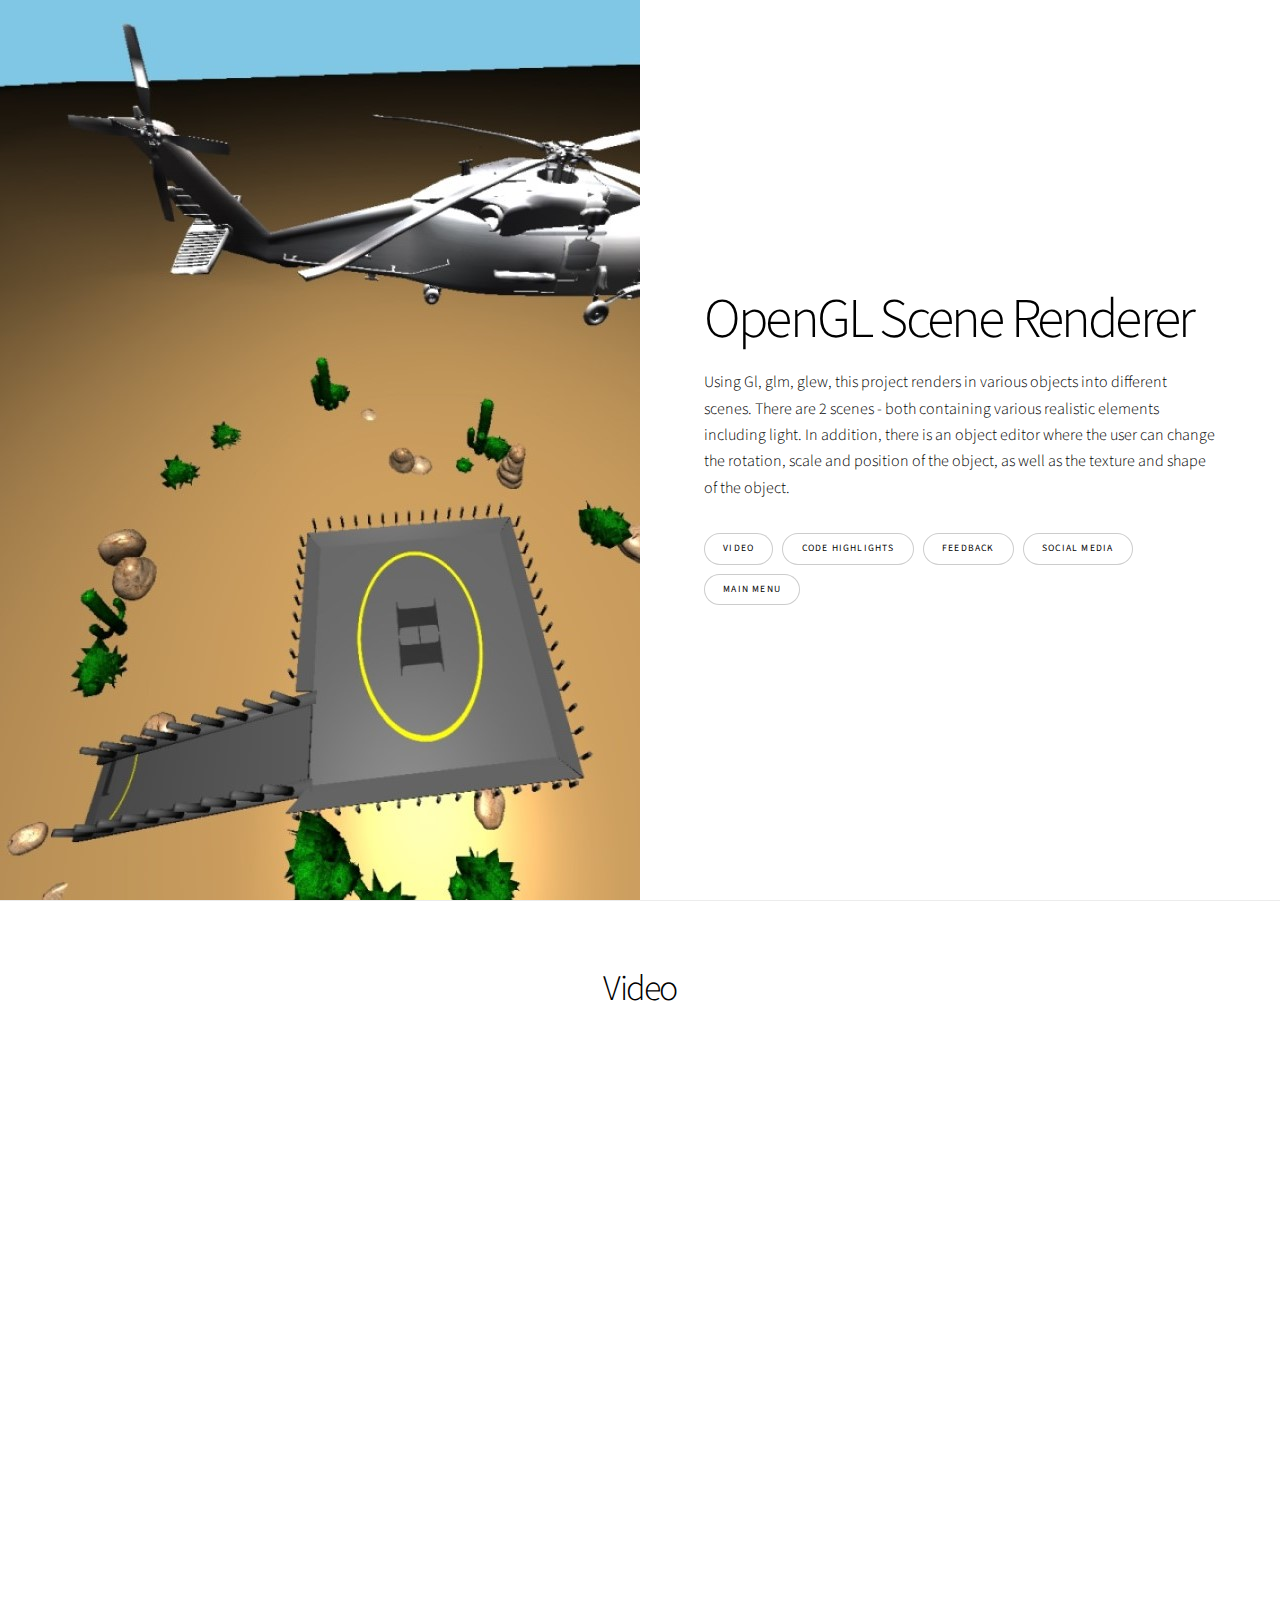
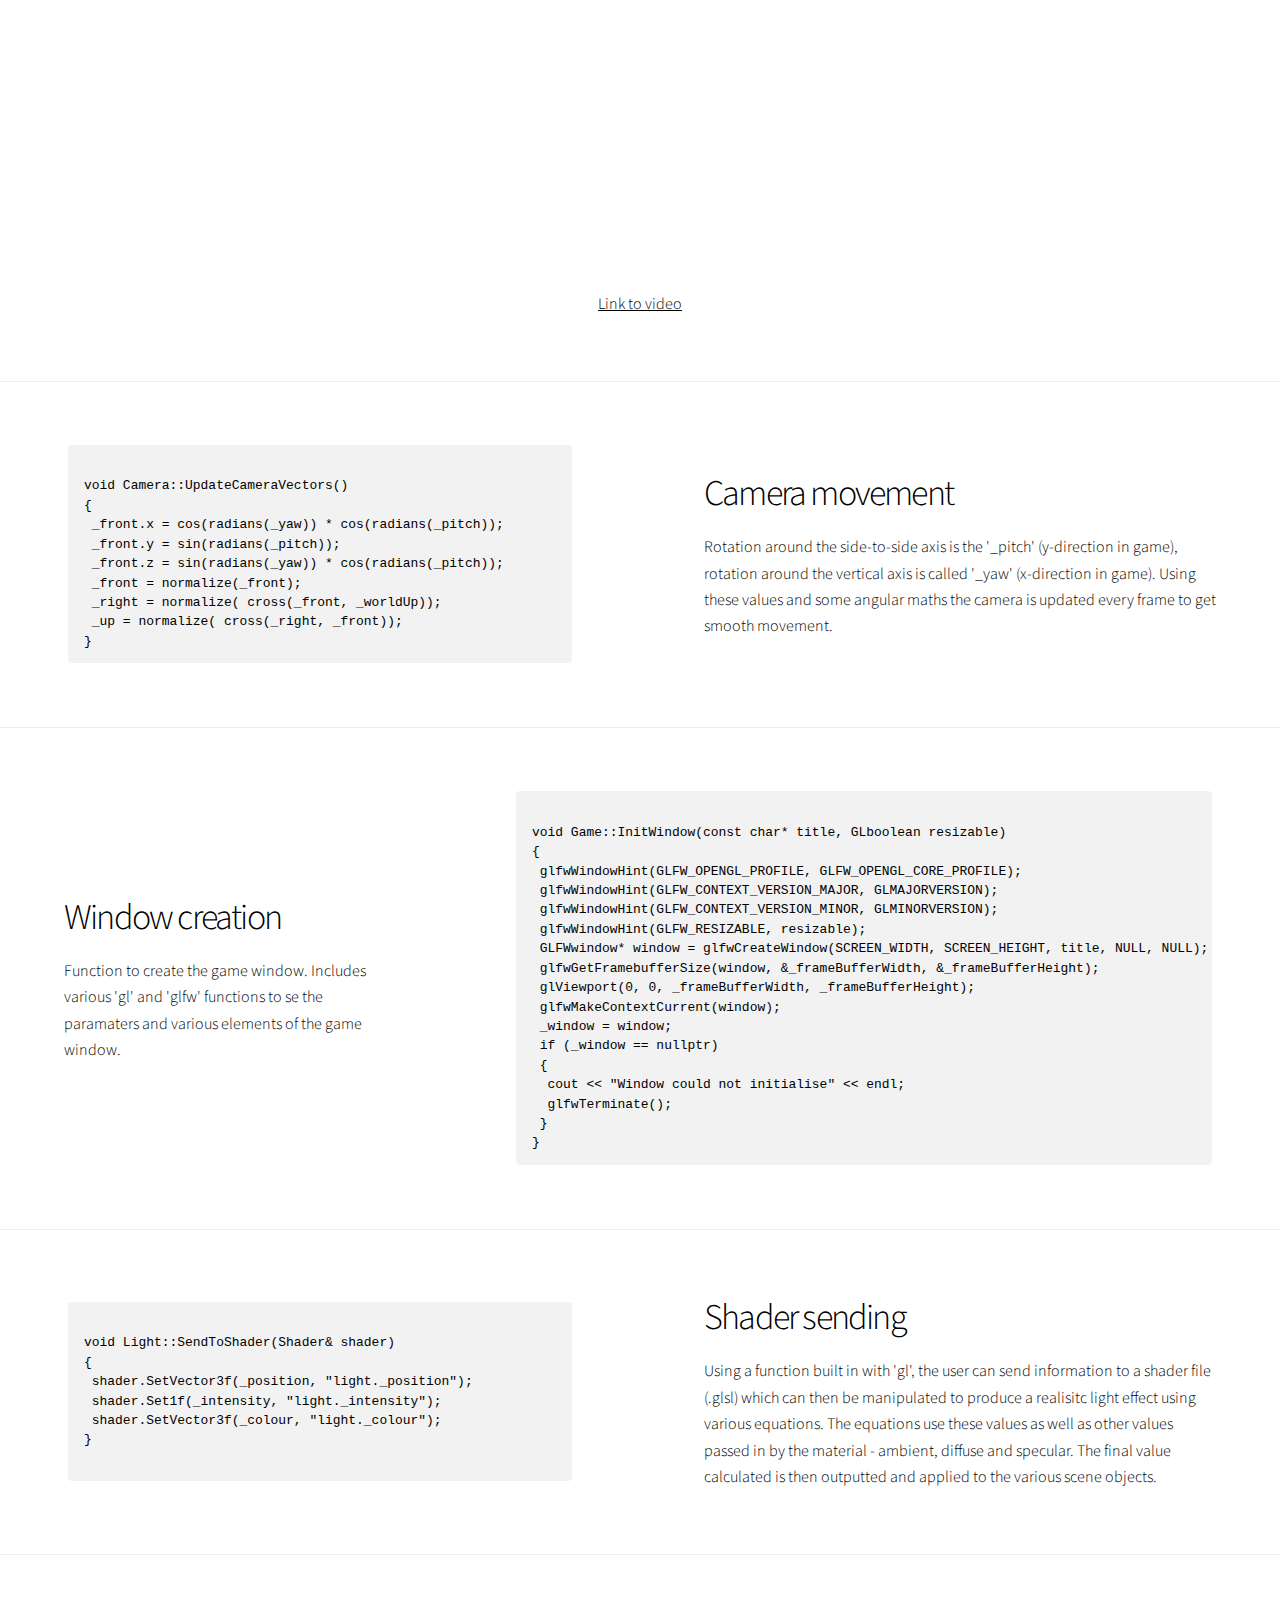
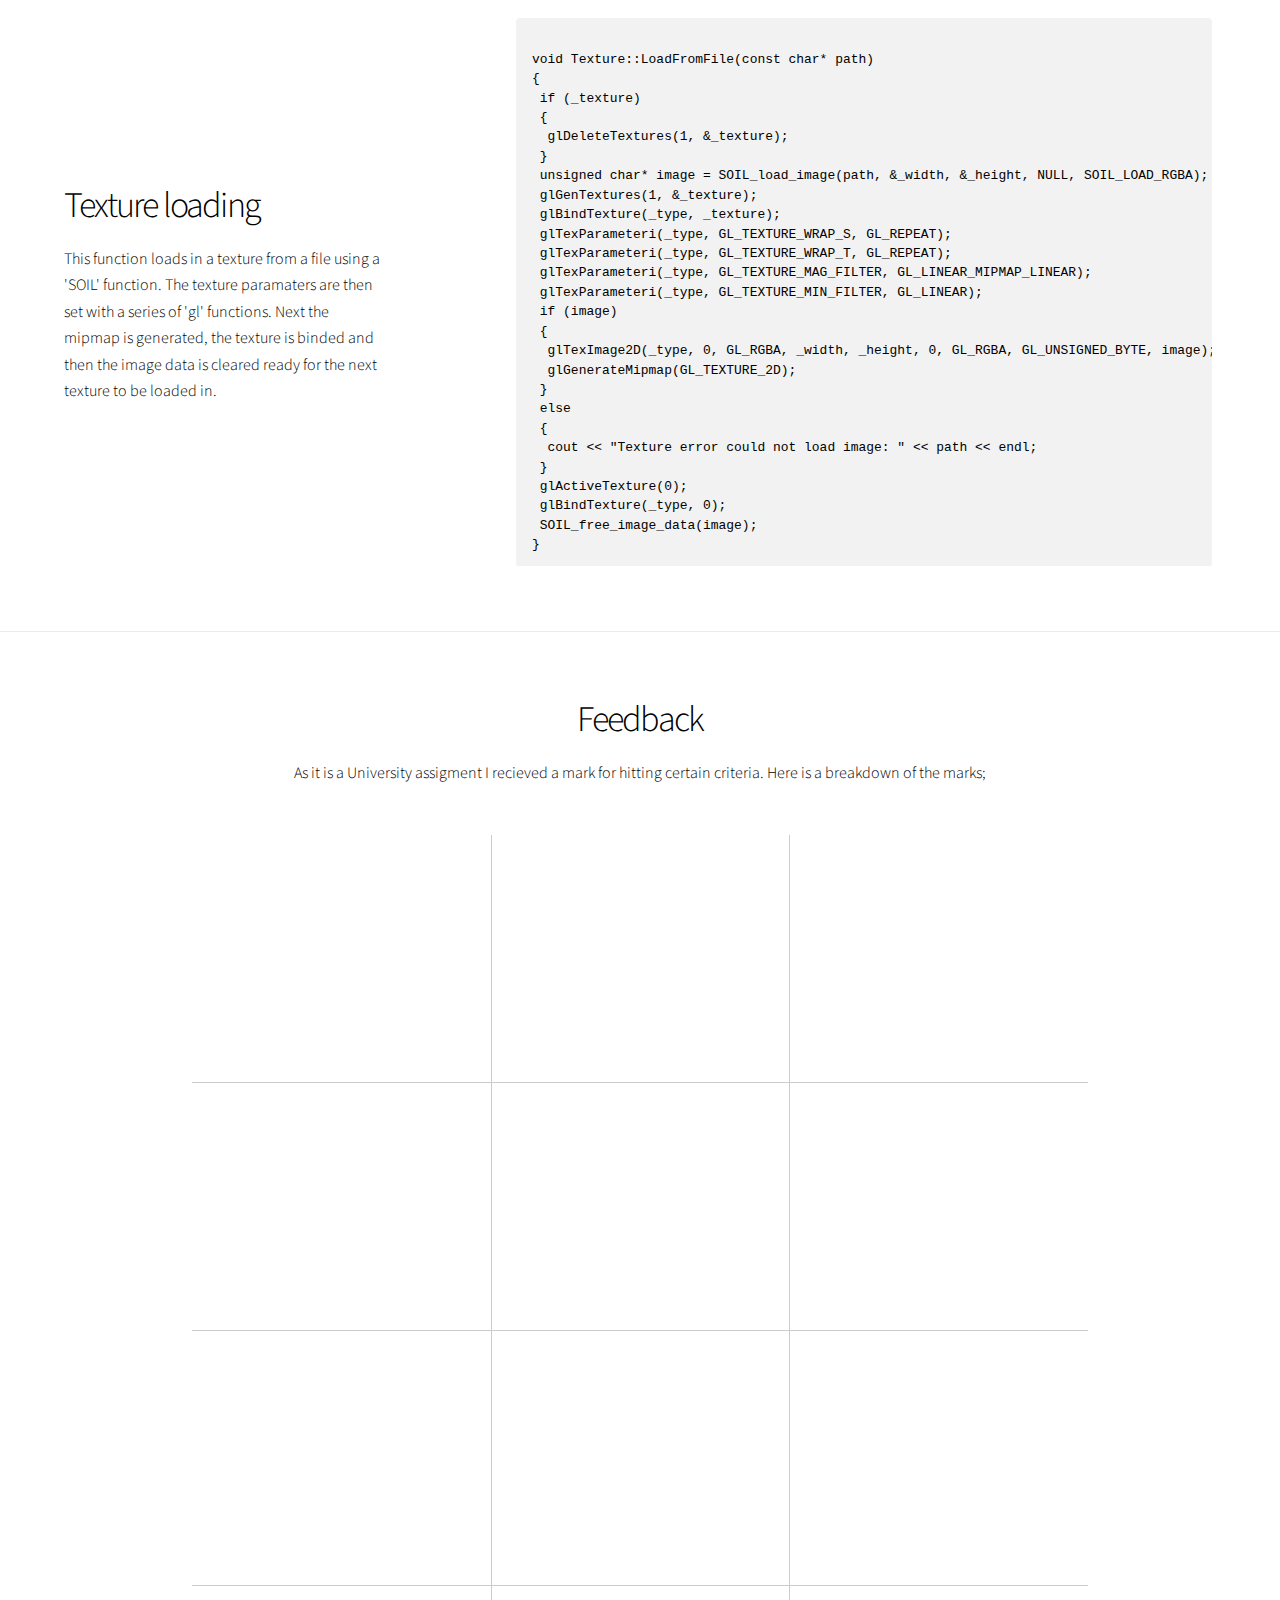
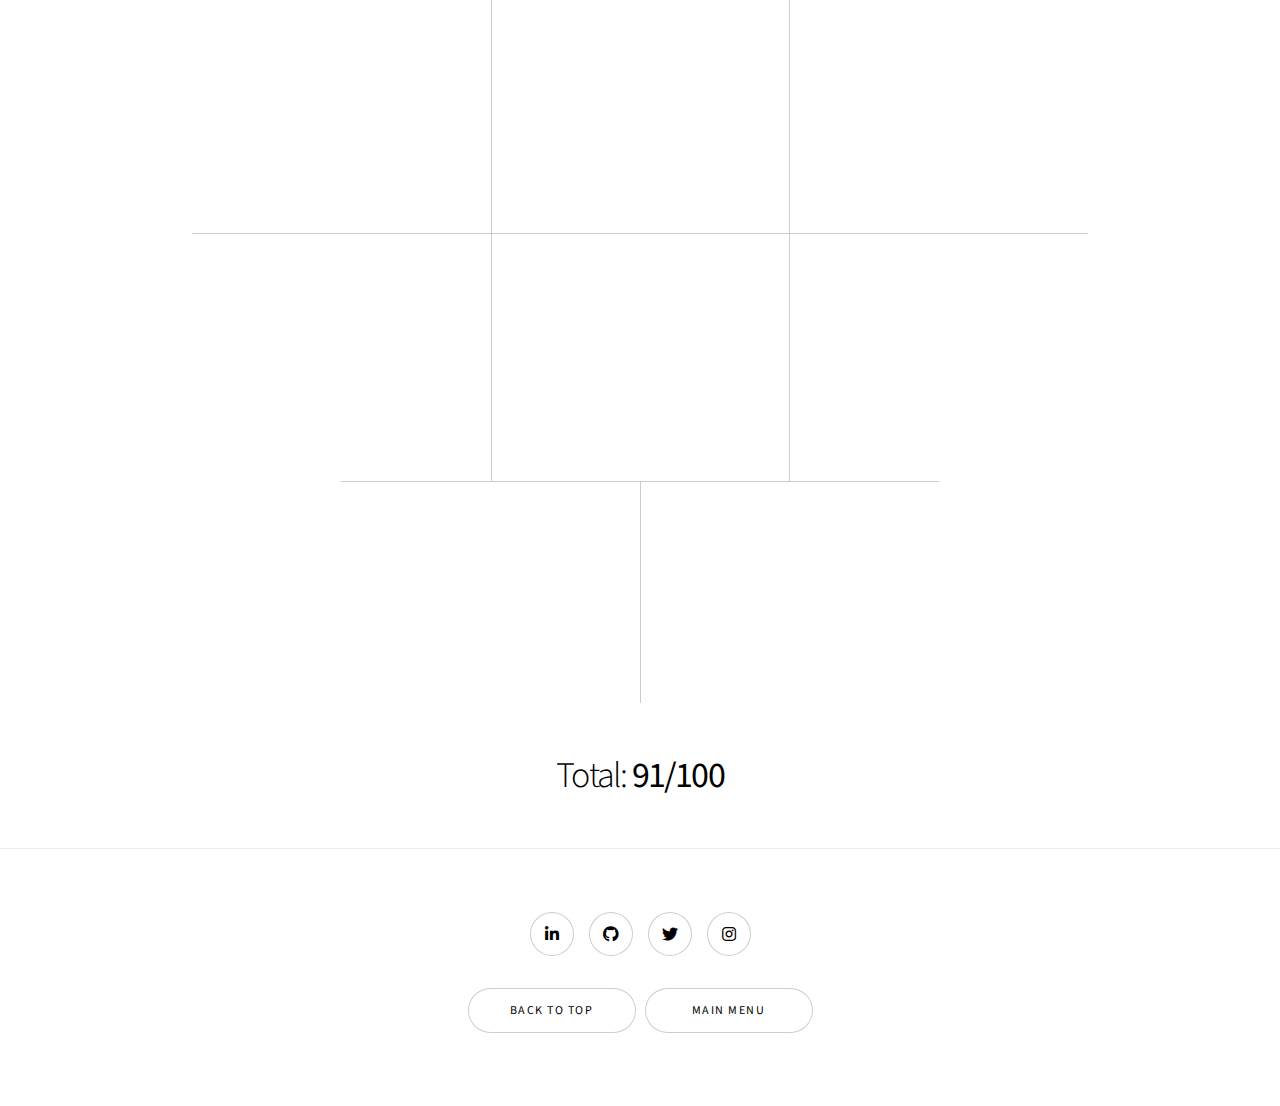
==== gl.html @ 34accb43 "New updated website" ====
<!DOCTYPE HTML>
<!--
	Story by HTML5 UP
	html5up.net | @ajlkn
	Free for personal and commercial use under the CCA 3.0 license (html5up.net/license)
-->
<html>
	<head>
		<title>Lewis Heath - OpenGL Scene Renderer</title>
		<meta charset="utf-8" />
		<meta name="viewport" content="width=device-width, initial-scale=1, user-scalable=no" />
		<link rel="stylesheet" href="assets/css/main.css" />
		<noscript><link rel="stylesheet" href="assets/css/noscript.css" /></noscript>
	</head>
	<body class="is-preload">

		<!-- Wrapper -->
			<div id="wrapper" class="divided">

				<!-- One -->
					<section class="banner style1 orient-right content-align-left image-position-left fullscreen onload-image-fade-in onload-content-fade-right" id="pic">
						<div class="content">
							<h1>OpenGL Scene Renderer</h1>
							<p>Using Gl, glm, glew, this project renders in various objects into different scenes. There are 2 scenes - both containing various realistic elements including light. In addition, there is an object editor where the user can change the rotation, scale and position of the object, as well as the texture and shape of the object.</p>
							<ul class="actions stacked">
								<li><a href="#video" class="button small smooth-scroll-middle">Video</a> &nbsp <a href="#code" class="button small smooth-scroll-middle">Code highlights</a> &nbsp <a href="#feed" class="button small smooth-scroll-middle">Feedback</a> &nbsp <a href="#third" class="button small smooth-scroll-middle">Social media</a> &nbsp <a href="index.html" class="button small smooth-scroll-middle">Main menu</a></li>
							</ul>
						</div>
						<div class="image">
							<img src="images/GLBig.jpg" alt="" />
						</div>
					</section>

				<!-- Two -->
				<section class="wrapper style1 align-center" id="video">
					<div class="inner large">
						<h2>Video</h2>
						<iframe width="1200" height="800" src="https://www.youtube.com/embed/o6BPzaA0U_s" frameborder="0" allow="accelerometer; autoplay; clipboard-write; encrypted-media; gyroscope; picture-in-picture" allowfullscreen></iframe>
						<br />
						<br />
						<br />
						<p><a target="_blank" href="https://www.youtube.com/watch?v=o6BPzaA0U_s&t" target="_blank">Link to video</a></p>
					</div>
				</section>

				<!-- Three -->
				<section class="spotlight style1 orient-right content-align-left image-position-left onscroll-image-fade-in" id="code">
					<div class="content">
						<h2>Camera movement</h2>
						<p>Rotation around the side-to-side axis is the '_pitch' (y-direction in game), rotation around the vertical axis is called '_yaw' (x-direction in game). Using these values and some angular maths the camera is updated every frame to get smooth movement.</p>
					</div>
					<div class = "content">
						<pre><code>
void Camera::UpdateCameraVectors()
{
 _front.x = cos(radians(_yaw)) * cos(radians(_pitch));
 _front.y = sin(radians(_pitch));
 _front.z = sin(radians(_yaw)) * cos(radians(_pitch));
 _front = normalize(_front);
 _right = normalize( cross(_front, _worldUp));
 _up = normalize( cross(_right, _front));
}
</code></pre>
					</div>
				</section>



				<!-- Four -->
				<section class="spotlight style1 orient-left content-align-left image-position-center onscroll-image-fade-in">
					<div class="content">
						<h2>Window creation</h2>
						<p>Function to create the game window. Includes various 'gl' and 'glfw' functions to se the paramaters and various elements of the game window.</p>
					</div>
					<div class = "content">
						<pre><code>
void Game::InitWindow(const char* title, GLboolean resizable)
{
 glfwWindowHint(GLFW_OPENGL_PROFILE, GLFW_OPENGL_CORE_PROFILE);
 glfwWindowHint(GLFW_CONTEXT_VERSION_MAJOR, GLMAJORVERSION);
 glfwWindowHint(GLFW_CONTEXT_VERSION_MINOR, GLMINORVERSION);
 glfwWindowHint(GLFW_RESIZABLE, resizable);
 GLFWwindow* window = glfwCreateWindow(SCREEN_WIDTH, SCREEN_HEIGHT, title, NULL, NULL);
 glfwGetFramebufferSize(window, &_frameBufferWidth, &_frameBufferHeight);
 glViewport(0, 0, _frameBufferWidth, _frameBufferHeight);
 glfwMakeContextCurrent(window);
 _window = window;
 if (_window == nullptr)
 {
  cout << "Window could not initialise" << endl;
  glfwTerminate();
 }
}
</code></pre>
					</div>
				</section>

				<!-- Fifth -->
				<section class="spotlight style1 orient-right content-align-left image-position-left onscroll-image-fade-in">
					<div class="content">
						<h2>Shader sending</h2>
						<p>Using a function built in with 'gl', the user can send information to a shader file (.glsl) which can then be manipulated to produce a realisitc light effect using various equations. The equations use these values as well as other values passed in by the material - ambient, diffuse and specular. The final value calculated is then outputted and applied to the various scene objects.</p>
					</div>
					<div class = "content">
						<pre><code>
void Light::SendToShader(Shader& shader)
{
 shader.SetVector3f(_position, "light._position");
 shader.Set1f(_intensity, "light._intensity");
 shader.SetVector3f(_colour, "light._colour");
}
				</code></pre>
					</div>
				</section>

				<!-- Sixth -->
				<section class="spotlight style1 orient-left content-align-left image-position-center onscroll-image-fade-in">
					<div class="content">
						<h2>Texture loading</h2>
						<p>This function loads in a texture from a file using a 'SOIL' function. The texture paramaters are then set with a series of 'gl' functions. Next the mipmap is generated, the texture is binded and then the image data is cleared ready for the next texture to be loaded in.</p>
					</div>
					<div class = "content">
						<pre><code>
void Texture::LoadFromFile(const char* path)
{
 if (_texture)
 {
  glDeleteTextures(1, &_texture);
 }
 unsigned char* image = SOIL_load_image(path, &_width, &_height, NULL, SOIL_LOAD_RGBA);
 glGenTextures(1, &_texture);
 glBindTexture(_type, _texture);
 glTexParameteri(_type, GL_TEXTURE_WRAP_S, GL_REPEAT);
 glTexParameteri(_type, GL_TEXTURE_WRAP_T, GL_REPEAT);
 glTexParameteri(_type, GL_TEXTURE_MAG_FILTER, GL_LINEAR_MIPMAP_LINEAR);
 glTexParameteri(_type, GL_TEXTURE_MIN_FILTER, GL_LINEAR);
 if (image)
 {
  glTexImage2D(_type, 0, GL_RGBA, _width, _height, 0, GL_RGBA, GL_UNSIGNED_BYTE, image);
  glGenerateMipmap(GL_TEXTURE_2D);
 }
 else
 {
  cout << "Texture error could not load image: " << path << endl;
 }
 glActiveTexture(0);
 glBindTexture(_type, 0);
 SOIL_free_image_data(image);
}
</code></pre>
					</div>
				</section>

				<!-- Seventh -->
					<section class="wrapper style1 align-center" >
						<div class="inner">
							<h2>Feedback</h2>
							<p>As it is a University assigment I recieved a mark for hitting certain criteria. Here is a breakdown of the marks;</p>
							<div id="feed">
							</div>
							<div class="items style1 medium onscroll-fade-in">
								<section>
									<h3>3D Object from File</h3>
									<h3><b>5/5</b></h3>
									<p>Read in at least one scene object from file.</p>
								</section>
								<section>
									<h3>Multiple Scene Objects</h3>
									<h3><b>3/3</b></h3>
									<p>Read in multiple different scene objects from file and store in an appropriate data structure.</p>
								</section>
								<section>
									<h3>Rendering Scene Objects</h3>
									<h3><b>5/5</b></h3>
									<p>Render correctly with appropriate face winding, back face culling and depth testing enabled.</p>
								</section>
								<section>
									<h3>HUD or Text Display</h3>
									<h3><b>3/3</b></h3>
									<p>Render some text to the screen, either for a menu system or in game data.</p>
								</section>
								<section>
									<h3>Camera Movement</h3>
									<h3><b>3/3</b></h3>
									<p>Camera Movement in response to user input or an object tracking camera.</p>
								</section>
								<section>
									<h3>Scene Object Movement</h3>
									<h3><b>3/3</b></h3>
									<p>Animation/Movement of scene objects without continuous user input.</p>
								</section>
								<section>
									<h3>Scene Object Manipulation</h3>
									<h3><b>4/5</b></h3>
									<p>Can manipulate scene objects through user input.</p>
								</section>
								<section>
									<h3>Basic Texturing</h3>
									<h3><b>2/3</b></h3>
									<p>At least one textured object. Can just be a cube.</p>
								</section>
								<section>
									<h3>Advanced Texturing</h3>
									<h3><b>5/5</b></h3>
									<p>A flexible texturing implementation on complex objects.</p>
								</section>
								<section>
									<h3>Materials and Lighting</h3>
									<h3><b>5/6</b></h3>
									<p>Implementation of Materials and Lighting on at least one scene object.</p>
								</section>
								<section>
									<h3>Use standard file formats</h3>
									<h3><b>6/6</b></h3>
									<p>Read in and render 3D objects from standard file formats such as *.obj.</p>
								</section>
								<section>
									<h3>Scene Graph</h3>
									<h3><b>8/8</b></h3>
									<p>Implementation and rendering of a hierarchical scene graph.</p>
								</section>
								<section>
									<h3>Complexity</h3>
									<h3><b>10/10</b></h3>
									<p>Complexity and Inventiveness of scene.</p>
								</section>
								<section>
									<h3>Programming Style</h3>
									<h3><b>10/10</b></h3>
									<p>Use of appropriate structures with clean, tidy and maintainable code.</p>
								</section>
								<section>
									<h3>Gameplay</h3>
									<h3><b>5/5</b></h3>
									<p>Additional Gameplay elements.</p>
								</section>
								<section>
									<h3>Report</h3>
									<h3><b>11/18</b></h3>
									<p>Written report on the project.</p>
								</section>
								<section>
									<h3>Video</h3>
									<h3><b>2/2</b></h3>
									<p>A video capture of the game in action.</p>
								</section>
							</div>
							<h2>Total: <b>91/100</b></h2>
						</div>
					</section>

				<!-- Footer -->
					<footer class="wrapper style1 align-center" id="third">
						<div class="inner">
							<ul class="icons">
								<li><a href="https://www.linkedin.com/in/lewis-heath-a20820194/" target="_blank" class="icon brands style2 fa-linkedin-in"><span class="label">LinkedIn</span></a></li>
								<li><a href="https://github.com/Lewis-Heath" target="_blank" class="icon brands style2 fa-github"><span class="label">GitHub</span></a></li>
								<li><a href="https://twitter.com/Hewis_Leath07" target="_blank" class="icon brands style2 fa-twitter"><span class="label">Twitter</span></a></li>
								<li><a href="https://www.instagram.com/lewis_heath/" target="_blank" class="icon brands style2 fa-instagram"><span class="label">Instagram</span></a></li>
							</ul>
							<ul class="actions stacked">
								<li><a href="#pic" class="button big wide smooth-scroll-middle">Back to top</a> &nbsp <a href="index.html" class="button big wide smooth-scroll-middle">Main menu</a></li>
							</ul>
						</div>
					</footer>

			</div>

		<!-- Scripts -->
			<script src="assets/js/jquery.min.js"></script>
			<script src="assets/js/jquery.scrollex.min.js"></script>
			<script src="assets/js/jquery.scrolly.min.js"></script>
			<script src="assets/js/browser.min.js"></script>
			<script src="assets/js/breakpoints.min.js"></script>
			<script src="assets/js/util.js"></script>
			<script src="assets/js/main.js"></script>

	</body>
</html>
---- assets/css/main.css ----
@import url(fontawesome-all.min.css);
@import url("https://fonts.googleapis.com/css?family=Source+Sans+Pro:300,300i,400,400i");

/*
	Story by HTML5 UP
	html5up.net | @ajlkn
	Free for personal and commercial use under the CCA 3.0 license (html5up.net/license)
*/

html, body, div, span, applet, object,
iframe, h1, h2, h3, h4, h5, h6, p, blockquote,
pre, a, abbr, acronym, address, big, cite,
code, del, dfn, em, img, ins, kbd, q, s, samp,
small, strike, strong, sub, sup, tt, var, b,
u, i, center, dl, dt, dd, ol, ul, li, fieldset,
form, label, legend, table, caption, tbody,
tfoot, thead, tr, th, td, article, aside,
canvas, details, embed, figure, figcaption,
footer, header, hgroup, menu, nav, output, ruby,
section, summary, time, mark, audio, video {
	margin: 0;
	padding: 0;
	border: 0;
	font-size: 100%;
	font: inherit;
	vertical-align: baseline;}

article, aside, details, figcaption, figure,
footer, header, hgroup, menu, nav, section {
	display: block;}

body {
	line-height: 1;
}

ol, ul {
	list-style: none;
}

blockquote, q {
	quotes: none;
}

	blockquote:before, blockquote:after, q:before, q:after {
		content: '';
		content: none;
	}

table {
	border-collapse: collapse;
	border-spacing: 0;
}

body {
	-webkit-text-size-adjust: none;
}

mark {
	background-color: transparent;
	color: inherit;
}

input::-moz-focus-inner {
	border: 0;
	padding: 0;
}

input, select, textarea {
	-moz-appearance: none;
	-webkit-appearance: none;
	-ms-appearance: none;
	appearance: none;
}

/* Basic */

	@-ms-viewport {
		width: device-width;
	}

	body {
		-ms-overflow-style: scrollbar;
	}

	@media screen and (max-width: 480px) {

		html, body {
			min-width: 320px;
		}

	}

	html {
		box-sizing: border-box;
	}

	*, *:before, *:after {
		box-sizing: inherit;
	}

	body {
		background: #ffffff;
	}

		body.is-preload *, body.is-preload *:before, body.is-preload *:after {
			-moz-animation: none !important;
			-webkit-animation: none !important;
			-ms-animation: none !important;
			animation: none !important;
			-moz-transition: none !important;
			-webkit-transition: none !important;
			-ms-transition: none !important;
			transition: none !important;
		}

/* Type */

	html {
		font-size: 18pt;
	}

		@media screen and (max-width: 1680px) {

			html {
				font-size: 14pt;
			}

		}

		@media screen and (max-width: 1280px) {

			html {
				font-size: 12pt;
			}

		}

		@media screen and (max-width: 736px) {

			html {
				font-size: 11pt;
			}

		}

		@media screen and (max-width: 360px) {

			html {
				font-size: 10pt;
			}

		}

	body {
		background-color: #ffffff;
		color: #000000;
	}

	body, input, select, textarea {
		font-family: "Source Sans Pro", Helvetica, sans-serif;
		font-size: 1rem;
		font-weight: 300;
		line-height: 1.65;
	}

	a {
		-moz-transition: color 0.2s ease-in-out;
		-webkit-transition: color 0.2s ease-in-out;
		-ms-transition: color 0.2s ease-in-out;
		transition: color 0.2s ease-in-out;
		text-decoration: underline;
	}

		a:hover {
			text-decoration: none;
		}

	strong, b {
		font-weight: 400;
	}

	em, i {
		font-style: italic;
	}

	p {
		margin: 0 0 2rem 0;
	}

		p.major {
			font-size: 1.25rem;
		}

	h1, h2, h3, h4, h5, h6 {
		font-weight: 300;
		line-height: 1.375;
		letter-spacing: -0.05em;
		margin: 0 0 1rem 0;
	}

		h1 a, h2 a, h3 a, h4 a, h5 a, h6 a {
			color: inherit;
			text-decoration: none;
		}

	h1 {
		font-size: 3.5rem;
		line-height: 1.2;
	}

	h2 {
		font-size: 2.25rem;
	}

	h3 {
		font-size: 1.5rem;
	}

	h4 {
		font-size: 1.1rem;
	}

	h5 {
		font-size: 0.9rem;
	}

	h6 {
		font-size: 0.7rem;
	}

	sub {
		font-size: 0.8rem;
		position: relative;
		top: 0.5rem;
	}

	sup {
		font-size: 0.8rem;
		position: relative;
		top: -0.5rem;
	}

	blockquote {
		border-left: solid 4px;
		font-style: italic;
		margin: 0 0 2rem 0;
		padding: 0.5rem 0 0.5rem 2rem;
	}

	code {
		border-radius: 4px;
		font-family: "Courier New", monospace;
		font-size: 0.9em;
		margin: 0 0.25rem;
		padding: 0.25rem 0.325rem;
	}

	pre {
		-webkit-overflow-scrolling: touch;
		font-family: "Courier New", monospace;
		font-size: 0.9em;
		margin: 0 0 2rem 0;
	}

		pre code {
			display: block;
			line-height: 1.5;
			padding: 0.75rem 1rem;
			overflow-x: auto;
		}

	hr {
		border: 0;
		border-bottom: solid 1px;
		margin: 2.5rem 0;
	}

		hr.major {
			margin: 3.5rem 0;
		}

	.align-left {
		text-align: left;
	}

	.align-center {
		text-align: center;
	}

	.align-right {
		text-align: right;
	}

	@media screen and (max-width: 736px) {

		p.major {
			font-size: 1.1rem;
		}

		h1 {
			font-size: 2.5rem;
		}

		h2 {
			font-size: 2rem;
		}

		h3 {
			font-size: 1.25rem;
		}

		h4 {
			font-size: 1rem;
		}

	}

	input, select, textarea {
		color: #000000;
	}

	a {
		color: #000000;
	}

		a:hover {
			color: #47D3E5;
		}

	strong, b {
		color: #000000;
	}

	h1, h2, h3, h4, h5, h6 {
		color: #000000;
	}

	blockquote {
		border-left-color: rgba(0, 0, 0, 0.2);
	}

	code {
		background: rgba(0, 0, 0, 0.05);
		border-color: rgba(0, 0, 0, 0.2);
	}

	hr {
		border-bottom-color: rgba(0, 0, 0, 0.2);
	}

/* Row */

	.row {
		display: flex;
		flex-wrap: wrap;
		box-sizing: border-box;
		align-items: stretch;
	}

		.row > * {
			box-sizing: border-box;
		}

		.row.gtr-uniform > * > :last-child {
			margin-bottom: 0;
		}

		.row.aln-left {
			justify-content: flex-start;
		}

		.row.aln-center {
			justify-content: center;
		}

		.row.aln-right {
			justify-content: flex-end;
		}

		.row.aln-top {
			align-items: flex-start;
		}

		.row.aln-middle {
			align-items: center;
		}

		.row.aln-bottom {
			align-items: flex-end;
		}

		.row > .imp {
			order: -1;
		}

		.row > .col-1 {
			width: 8.33333%;
		}

		.row > .off-1 {
			margin-left: 8.33333%;
		}

		.row > .col-2 {
			width: 16.66667%;
		}

		.row > .off-2 {
			margin-left: 16.66667%;
		}

		.row > .col-3 {
			width: 25%;
		}

		.row > .off-3 {
			margin-left: 25%;
		}

		.row > .col-4 {
			width: 33.33333%;
		}

		.row > .off-4 {
			margin-left: 33.33333%;
		}

		.row > .col-5 {
			width: 41.66667%;
		}

		.row > .off-5 {
			margin-left: 41.66667%;
		}

		.row > .col-6 {
			width: 50%;
		}

		.row > .off-6 {
			margin-left: 50%;
		}

		.row > .col-7 {
			width: 58.33333%;
		}

		.row > .off-7 {
			margin-left: 58.33333%;
		}

		.row > .col-8 {
			width: 66.66667%;
		}

		.row > .off-8 {
			margin-left: 66.66667%;
		}

		.row > .col-9 {
			width: 75%;
		}

		.row > .off-9 {
			margin-left: 75%;
		}

		.row > .col-10 {
			width: 83.33333%;
		}

		.row > .off-10 {
			margin-left: 83.33333%;
		}

		.row > .col-11 {
			width: 91.66667%;
		}

		.row > .off-11 {
			margin-left: 91.66667%;
		}

		.row > .col-12 {
			width: 100%;
		}

		.row > .off-12 {
			margin-left: 100%;
		}

		.row.gtr-0 {
			margin-top: 0;
			margin-left: 0rem;
		}

			.row.gtr-0 > * {
				padding: 0 0 0 0rem;
			}

			.row.gtr-0.gtr-uniform {
				margin-top: 0rem;
			}

				.row.gtr-0.gtr-uniform > * {
					padding-top: 0rem;
				}

		.row.gtr-25 {
			margin-top: 0;
			margin-left: -0.5rem;
		}

			.row.gtr-25 > * {
				padding: 0 0 0 0.5rem;
			}

			.row.gtr-25.gtr-uniform {
				margin-top: -0.5rem;
			}

				.row.gtr-25.gtr-uniform > * {
					padding-top: 0.5rem;
				}

		.row.gtr-50 {
			margin-top: 0;
			margin-left: -1rem;
		}

			.row.gtr-50 > * {
				padding: 0 0 0 1rem;
			}

			.row.gtr-50.gtr-uniform {
				margin-top: -1rem;
			}

				.row.gtr-50.gtr-uniform > * {
					padding-top: 1rem;
				}

		.row {
			margin-top: 0;
			margin-left: -2rem;
		}

			.row > * {
				padding: 0 0 0 2rem;
			}

			.row.gtr-uniform {
				margin-top: -2rem;
			}

				.row.gtr-uniform > * {
					padding-top: 2rem;
				}

		.row.gtr-150 {
			margin-top: 0;
			margin-left: -3rem;
		}

			.row.gtr-150 > * {
				padding: 0 0 0 3rem;
			}

			.row.gtr-150.gtr-uniform {
				margin-top: -3rem;
			}

				.row.gtr-150.gtr-uniform > * {
					padding-top: 3rem;
				}

		.row.gtr-200 {
			margin-top: 0;
			margin-left: -4rem;
		}

			.row.gtr-200 > * {
				padding: 0 0 0 4rem;
			}

			.row.gtr-200.gtr-uniform {
				margin-top: -4rem;
			}

				.row.gtr-200.gtr-uniform > * {
					padding-top: 4rem;
				}

		@media screen and (max-width: 1680px) {

			.row {
				display: flex;
				flex-wrap: wrap;
				box-sizing: border-box;
				align-items: stretch;
			}

				.row > * {
					box-sizing: border-box;
				}

				.row.gtr-uniform > * > :last-child {
					margin-bottom: 0;
				}

				.row.aln-left {
					justify-content: flex-start;
				}

				.row.aln-center {
					justify-content: center;
				}

				.row.aln-right {
					justify-content: flex-end;
				}

				.row.aln-top {
					align-items: flex-start;
				}

				.row.aln-middle {
					align-items: center;
				}

				.row.aln-bottom {
					align-items: flex-end;
				}

				.row > .imp-xlarge {
					order: -1;
				}

				.row > .col-1-xlarge {
					width: 8.33333%;
				}

				.row > .off-1-xlarge {
					margin-left: 8.33333%;
				}

				.row > .col-2-xlarge {
					width: 16.66667%;
				}

				.row > .off-2-xlarge {
					margin-left: 16.66667%;
				}

				.row > .col-3-xlarge {
					width: 25%;
				}

				.row > .off-3-xlarge {
					margin-left: 25%;
				}

				.row > .col-4-xlarge {
					width: 33.33333%;
				}

				.row > .off-4-xlarge {
					margin-left: 33.33333%;
				}

				.row > .col-5-xlarge {
					width: 41.66667%;
				}

				.row > .off-5-xlarge {
					margin-left: 41.66667%;
				}

				.row > .col-6-xlarge {
					width: 50%;
				}

				.row > .off-6-xlarge {
					margin-left: 50%;
				}

				.row > .col-7-xlarge {
					width: 58.33333%;
				}

				.row > .off-7-xlarge {
					margin-left: 58.33333%;
				}

				.row > .col-8-xlarge {
					width: 66.66667%;
				}

				.row > .off-8-xlarge {
					margin-left: 66.66667%;
				}

				.row > .col-9-xlarge {
					width: 75%;
				}

				.row > .off-9-xlarge {
					margin-left: 75%;
				}

				.row > .col-10-xlarge {
					width: 83.33333%;
				}

				.row > .off-10-xlarge {
					margin-left: 83.33333%;
				}

				.row > .col-11-xlarge {
					width: 91.66667%;
				}

				.row > .off-11-xlarge {
					margin-left: 91.66667%;
				}

				.row > .col-12-xlarge {
					width: 100%;
				}

				.row > .off-12-xlarge {
					margin-left: 100%;
				}

				.row.gtr-0 {
					margin-top: 0;
					margin-left: 0rem;
				}

					.row.gtr-0 > * {
						padding: 0 0 0 0rem;
					}

					.row.gtr-0.gtr-uniform {
						margin-top: 0rem;
					}

						.row.gtr-0.gtr-uniform > * {
							padding-top: 0rem;
						}

				.row.gtr-25 {
					margin-top: 0;
					margin-left: -0.5rem;
				}

					.row.gtr-25 > * {
						padding: 0 0 0 0.5rem;
					}

					.row.gtr-25.gtr-uniform {
						margin-top: -0.5rem;
					}

						.row.gtr-25.gtr-uniform > * {
							padding-top: 0.5rem;
						}

				.row.gtr-50 {
					margin-top: 0;
					margin-left: -1rem;
				}

					.row.gtr-50 > * {
						padding: 0 0 0 1rem;
					}

					.row.gtr-50.gtr-uniform {
						margin-top: -1rem;
					}

						.row.gtr-50.gtr-uniform > * {
							padding-top: 1rem;
						}

				.row {
					margin-top: 0;
					margin-left: -2rem;
				}

					.row > * {
						padding: 0 0 0 2rem;
					}

					.row.gtr-uniform {
						margin-top: -2rem;
					}

						.row.gtr-uniform > * {
							padding-top: 2rem;
						}

				.row.gtr-150 {
					margin-top: 0;
					margin-left: -3rem;
				}

					.row.gtr-150 > * {
						padding: 0 0 0 3rem;
					}

					.row.gtr-150.gtr-uniform {
						margin-top: -3rem;
					}

						.row.gtr-150.gtr-uniform > * {
							padding-top: 3rem;
						}

				.row.gtr-200 {
					margin-top: 0;
					margin-left: -4rem;
				}

					.row.gtr-200 > * {
						padding: 0 0 0 4rem;
					}

					.row.gtr-200.gtr-uniform {
						margin-top: -4rem;
					}

						.row.gtr-200.gtr-uniform > * {
							padding-top: 4rem;
						}

		}

		@media screen and (max-width: 1280px) {

			.row {
				display: flex;
				flex-wrap: wrap;
				box-sizing: border-box;
				align-items: stretch;
			}

				.row > * {
					box-sizing: border-box;
				}

				.row.gtr-uniform > * > :last-child {
					margin-bottom: 0;
				}

				.row.aln-left {
					justify-content: flex-start;
				}

				.row.aln-center {
					justify-content: center;
				}

				.row.aln-right {
					justify-content: flex-end;
				}

				.row.aln-top {
					align-items: flex-start;
				}

				.row.aln-middle {
					align-items: center;
				}

				.row.aln-bottom {
					align-items: flex-end;
				}

				.row > .imp-large {
					order: -1;
				}

				.row > .col-1-large {
					width: 8.33333%;
				}

				.row > .off-1-large {
					margin-left: 8.33333%;
				}

				.row > .col-2-large {
					width: 16.66667%;
				}

				.row > .off-2-large {
					margin-left: 16.66667%;
				}

				.row > .col-3-large {
					width: 25%;
				}

				.row > .off-3-large {
					margin-left: 25%;
				}

				.row > .col-4-large {
					width: 33.33333%;
				}

				.row > .off-4-large {
					margin-left: 33.33333%;
				}

				.row > .col-5-large {
					width: 41.66667%;
				}

				.row > .off-5-large {
					margin-left: 41.66667%;
				}

				.row > .col-6-large {
					width: 50%;
				}

				.row > .off-6-large {
					margin-left: 50%;
				}

				.row > .col-7-large {
					width: 58.33333%;
				}

				.row > .off-7-large {
					margin-left: 58.33333%;
				}

				.row > .col-8-large {
					width: 66.66667%;
				}

				.row > .off-8-large {
					margin-left: 66.66667%;
				}

				.row > .col-9-large {
					width: 75%;
				}

				.row > .off-9-large {
					margin-left: 75%;
				}

				.row > .col-10-large {
					width: 83.33333%;
				}

				.row > .off-10-large {
					margin-left: 83.33333%;
				}

				.row > .col-11-large {
					width: 91.66667%;
				}

				.row > .off-11-large {
					margin-left: 91.66667%;
				}

				.row > .col-12-large {
					width: 100%;
				}

				.row > .off-12-large {
					margin-left: 100%;
				}

				.row.gtr-0 {
					margin-top: 0;
					margin-left: 0rem;
				}

					.row.gtr-0 > * {
						padding: 0 0 0 0rem;
					}

					.row.gtr-0.gtr-uniform {
						margin-top: 0rem;
					}

						.row.gtr-0.gtr-uniform > * {
							padding-top: 0rem;
						}

				.row.gtr-25 {
					margin-top: 0;
					margin-left: -0.5rem;
				}

					.row.gtr-25 > * {
						padding: 0 0 0 0.5rem;
					}

					.row.gtr-25.gtr-uniform {
						margin-top: -0.5rem;
					}

						.row.gtr-25.gtr-uniform > * {
							padding-top: 0.5rem;
						}

				.row.gtr-50 {
					margin-top: 0;
					margin-left: -1rem;
				}

					.row.gtr-50 > * {
						padding: 0 0 0 1rem;
					}

					.row.gtr-50.gtr-uniform {
						margin-top: -1rem;
					}

						.row.gtr-50.gtr-uniform > * {
							padding-top: 1rem;
						}

				.row {
					margin-top: 0;
					margin-left: -2rem;
				}

					.row > * {
						padding: 0 0 0 2rem;
					}

					.row.gtr-uniform {
						margin-top: -2rem;
					}

						.row.gtr-uniform > * {
							padding-top: 2rem;
						}

				.row.gtr-150 {
					margin-top: 0;
					margin-left: -3rem;
				}

					.row.gtr-150 > * {
						padding: 0 0 0 3rem;
					}

					.row.gtr-150.gtr-uniform {
						margin-top: -3rem;
					}

						.row.gtr-150.gtr-uniform > * {
							padding-top: 3rem;
						}

				.row.gtr-200 {
					margin-top: 0;
					margin-left: -4rem;
				}

					.row.gtr-200 > * {
						padding: 0 0 0 4rem;
					}

					.row.gtr-200.gtr-uniform {
						margin-top: -4rem;
					}

						.row.gtr-200.gtr-uniform > * {
							padding-top: 4rem;
						}

		}

		@media screen and (max-width: 980px) {

			.row {
				display: flex;
				flex-wrap: wrap;
				box-sizing: border-box;
				align-items: stretch;
			}

				.row > * {
					box-sizing: border-box;
				}

				.row.gtr-uniform > * > :last-child {
					margin-bottom: 0;
				}

				.row.aln-left {
					justify-content: flex-start;
				}

				.row.aln-center {
					justify-content: center;
				}

				.row.aln-right {
					justify-content: flex-end;
				}

				.row.aln-top {
					align-items: flex-start;
				}

				.row.aln-middle {
					align-items: center;
				}

				.row.aln-bottom {
					align-items: flex-end;
				}

				.row > .imp-medium {
					order: -1;
				}

				.row > .col-1-medium {
					width: 8.33333%;
				}

				.row > .off-1-medium {
					margin-left: 8.33333%;
				}

				.row > .col-2-medium {
					width: 16.66667%;
				}

				.row > .off-2-medium {
					margin-left: 16.66667%;
				}

				.row > .col-3-medium {
					width: 25%;
				}

				.row > .off-3-medium {
					margin-left: 25%;
				}

				.row > .col-4-medium {
					width: 33.33333%;
				}

				.row > .off-4-medium {
					margin-left: 33.33333%;
				}

				.row > .col-5-medium {
					width: 41.66667%;
				}

				.row > .off-5-medium {
					margin-left: 41.66667%;
				}

				.row > .col-6-medium {
					width: 50%;
				}

				.row > .off-6-medium {
					margin-left: 50%;
				}

				.row > .col-7-medium {
					width: 58.33333%;
				}

				.row > .off-7-medium {
					margin-left: 58.33333%;
				}

				.row > .col-8-medium {
					width: 66.66667%;
				}

				.row > .off-8-medium {
					margin-left: 66.66667%;
				}

				.row > .col-9-medium {
					width: 75%;
				}

				.row > .off-9-medium {
					margin-left: 75%;
				}

				.row > .col-10-medium {
					width: 83.33333%;
				}

				.row > .off-10-medium {
					margin-left: 83.33333%;
				}

				.row > .col-11-medium {
					width: 91.66667%;
				}

				.row > .off-11-medium {
					margin-left: 91.66667%;
				}

				.row > .col-12-medium {
					width: 100%;
				}

				.row > .off-12-medium {
					margin-left: 100%;
				}

				.row.gtr-0 {
					margin-top: 0;
					margin-left: 0rem;
				}

					.row.gtr-0 > * {
						padding: 0 0 0 0rem;
					}

					.row.gtr-0.gtr-uniform {
						margin-top: 0rem;
					}

						.row.gtr-0.gtr-uniform > * {
							padding-top: 0rem;
						}

				.row.gtr-25 {
					margin-top: 0;
					margin-left: -0.5rem;
				}

					.row.gtr-25 > * {
						padding: 0 0 0 0.5rem;
					}

					.row.gtr-25.gtr-uniform {
						margin-top: -0.5rem;
					}

						.row.gtr-25.gtr-uniform > * {
							padding-top: 0.5rem;
						}

				.row.gtr-50 {
					margin-top: 0;
					margin-left: -1rem;
				}

					.row.gtr-50 > * {
						padding: 0 0 0 1rem;
					}

					.row.gtr-50.gtr-uniform {
						margin-top: -1rem;
					}

						.row.gtr-50.gtr-uniform > * {
							padding-top: 1rem;
						}

				.row {
					margin-top: 0;
					margin-left: -2rem;
				}

					.row > * {
						padding: 0 0 0 2rem;
					}

					.row.gtr-uniform {
						margin-top: -2rem;
					}

						.row.gtr-uniform > * {
							padding-top: 2rem;
						}

				.row.gtr-150 {
					margin-top: 0;
					margin-left: -3rem;
				}

					.row.gtr-150 > * {
						padding: 0 0 0 3rem;
					}

					.row.gtr-150.gtr-uniform {
						margin-top: -3rem;
					}

						.row.gtr-150.gtr-uniform > * {
							padding-top: 3rem;
						}

				.row.gtr-200 {
					margin-top: 0;
					margin-left: -4rem;
				}

					.row.gtr-200 > * {
						padding: 0 0 0 4rem;
					}

					.row.gtr-200.gtr-uniform {
						margin-top: -4rem;
					}

						.row.gtr-200.gtr-uniform > * {
							padding-top: 4rem;
						}

		}

		@media screen and (max-width: 736px) {

			.row {
				display: flex;
				flex-wrap: wrap;
				box-sizing: border-box;
				align-items: stretch;
			}

				.row > * {
					box-sizing: border-box;
				}

				.row.gtr-uniform > * > :last-child {
					margin-bottom: 0;
				}

				.row.aln-left {
					justify-content: flex-start;
				}

				.row.aln-center {
					justify-content: center;
				}

				.row.aln-right {
					justify-content: flex-end;
				}

				.row.aln-top {
					align-items: flex-start;
				}

				.row.aln-middle {
					align-items: center;
				}

				.row.aln-bottom {
					align-items: flex-end;
				}

				.row > .imp-small {
					order: -1;
				}

				.row > .col-1-small {
					width: 8.33333%;
				}

				.row > .off-1-small {
					margin-left: 8.33333%;
				}

				.row > .col-2-small {
					width: 16.66667%;
				}

				.row > .off-2-small {
					margin-left: 16.66667%;
				}

				.row > .col-3-small {
					width: 25%;
				}

				.row > .off-3-small {
					margin-left: 25%;
				}

				.row > .col-4-small {
					width: 33.33333%;
				}

				.row > .off-4-small {
					margin-left: 33.33333%;
				}

				.row > .col-5-small {
					width: 41.66667%;
				}

				.row > .off-5-small {
					margin-left: 41.66667%;
				}

				.row > .col-6-small {
					width: 50%;
				}

				.row > .off-6-small {
					margin-left: 50%;
				}

				.row > .col-7-small {
					width: 58.33333%;
				}

				.row > .off-7-small {
					margin-left: 58.33333%;
				}

				.row > .col-8-small {
					width: 66.66667%;
				}

				.row > .off-8-small {
					margin-left: 66.66667%;
				}

				.row > .col-9-small {
					width: 75%;
				}

				.row > .off-9-small {
					margin-left: 75%;
				}

				.row > .col-10-small {
					width: 83.33333%;
				}

				.row > .off-10-small {
					margin-left: 83.33333%;
				}

				.row > .col-11-small {
					width: 91.66667%;
				}

				.row > .off-11-small {
					margin-left: 91.66667%;
				}

				.row > .col-12-small {
					width: 100%;
				}

				.row > .off-12-small {
					margin-left: 100%;
				}

				.row.gtr-0 {
					margin-top: 0;
					margin-left: 0rem;
				}

					.row.gtr-0 > * {
						padding: 0 0 0 0rem;
					}

					.row.gtr-0.gtr-uniform {
						margin-top: 0rem;
					}

						.row.gtr-0.gtr-uniform > * {
							padding-top: 0rem;
						}

				.row.gtr-25 {
					margin-top: 0;
					margin-left: -0.5rem;
				}

					.row.gtr-25 > * {
						padding: 0 0 0 0.5rem;
					}

					.row.gtr-25.gtr-uniform {
						margin-top: -0.5rem;
					}

						.row.gtr-25.gtr-uniform > * {
							padding-top: 0.5rem;
						}

				.row.gtr-50 {
					margin-top: 0;
					margin-left: -1rem;
				}

					.row.gtr-50 > * {
						padding: 0 0 0 1rem;
					}

					.row.gtr-50.gtr-uniform {
						margin-top: -1rem;
					}

						.row.gtr-50.gtr-uniform > * {
							padding-top: 1rem;
						}

				.row {
					margin-top: 0;
					margin-left: -2rem;
				}

					.row > * {
						padding: 0 0 0 2rem;
					}

					.row.gtr-uniform {
						margin-top: -2rem;
					}

						.row.gtr-uniform > * {
							padding-top: 2rem;
						}

				.row.gtr-150 {
					margin-top: 0;
					margin-left: -3rem;
				}

					.row.gtr-150 > * {
						padding: 0 0 0 3rem;
					}

					.row.gtr-150.gtr-uniform {
						margin-top: -3rem;
					}

						.row.gtr-150.gtr-uniform > * {
							padding-top: 3rem;
						}

				.row.gtr-200 {
					margin-top: 0;
					margin-left: -4rem;
				}

					.row.gtr-200 > * {
						padding: 0 0 0 4rem;
					}

					.row.gtr-200.gtr-uniform {
						margin-top: -4rem;
					}

						.row.gtr-200.gtr-uniform > * {
							padding-top: 4rem;
						}

		}

		@media screen and (max-width: 480px) {

			.row {
				display: flex;
				flex-wrap: wrap;
				box-sizing: border-box;
				align-items: stretch;
			}

				.row > * {
					box-sizing: border-box;
				}

				.row.gtr-uniform > * > :last-child {
					margin-bottom: 0;
				}

				.row.aln-left {
					justify-content: flex-start;
				}

				.row.aln-center {
					justify-content: center;
				}

				.row.aln-right {
					justify-content: flex-end;
				}

				.row.aln-top {
					align-items: flex-start;
				}

				.row.aln-middle {
					align-items: center;
				}

				.row.aln-bottom {
					align-items: flex-end;
				}

				.row > .imp-xsmall {
					order: -1;
				}

				.row > .col-1-xsmall {
					width: 8.33333%;
				}

				.row > .off-1-xsmall {
					margin-left: 8.33333%;
				}

				.row > .col-2-xsmall {
					width: 16.66667%;
				}

				.row > .off-2-xsmall {
					margin-left: 16.66667%;
				}

				.row > .col-3-xsmall {
					width: 25%;
				}

				.row > .off-3-xsmall {
					margin-left: 25%;
				}

				.row > .col-4-xsmall {
					width: 33.33333%;
				}

				.row > .off-4-xsmall {
					margin-left: 33.33333%;
				}

				.row > .col-5-xsmall {
					width: 41.66667%;
				}

				.row > .off-5-xsmall {
					margin-left: 41.66667%;
				}

				.row > .col-6-xsmall {
					width: 50%;
				}

				.row > .off-6-xsmall {
					margin-left: 50%;
				}

				.row > .col-7-xsmall {
					width: 58.33333%;
				}

				.row > .off-7-xsmall {
					margin-left: 58.33333%;
				}

				.row > .col-8-xsmall {
					width: 66.66667%;
				}

				.row > .off-8-xsmall {
					margin-left: 66.66667%;
				}

				.row > .col-9-xsmall {
					width: 75%;
				}

				.row > .off-9-xsmall {
					margin-left: 75%;
				}

				.row > .col-10-xsmall {
					width: 83.33333%;
				}

				.row > .off-10-xsmall {
					margin-left: 83.33333%;
				}

				.row > .col-11-xsmall {
					width: 91.66667%;
				}

				.row > .off-11-xsmall {
					margin-left: 91.66667%;
				}

				.row > .col-12-xsmall {
					width: 100%;
				}

				.row > .off-12-xsmall {
					margin-left: 100%;
				}

				.row.gtr-0 {
					margin-top: 0;
					margin-left: 0rem;
				}

					.row.gtr-0 > * {
						padding: 0 0 0 0rem;
					}

					.row.gtr-0.gtr-uniform {
						margin-top: 0rem;
					}

						.row.gtr-0.gtr-uniform > * {
							padding-top: 0rem;
						}

				.row.gtr-25 {
					margin-top: 0;
					margin-left: -0.5rem;
				}

					.row.gtr-25 > * {
						padding: 0 0 0 0.5rem;
					}

					.row.gtr-25.gtr-uniform {
						margin-top: -0.5rem;
					}

						.row.gtr-25.gtr-uniform > * {
							padding-top: 0.5rem;
						}

				.row.gtr-50 {
					margin-top: 0;
					margin-left: -1rem;
				}

					.row.gtr-50 > * {
						padding: 0 0 0 1rem;
					}

					.row.gtr-50.gtr-uniform {
						margin-top: -1rem;
					}

						.row.gtr-50.gtr-uniform > * {
							padding-top: 1rem;
						}

				.row {
					margin-top: 0;
					margin-left: -2rem;
				}

					.row > * {
						padding: 0 0 0 2rem;
					}

					.row.gtr-uniform {
						margin-top: -2rem;
					}

						.row.gtr-uniform > * {
							padding-top: 2rem;
						}

				.row.gtr-150 {
					margin-top: 0;
					margin-left: -3rem;
				}

					.row.gtr-150 > * {
						padding: 0 0 0 3rem;
					}

					.row.gtr-150.gtr-uniform {
						margin-top: -3rem;
					}

						.row.gtr-150.gtr-uniform > * {
							padding-top: 3rem;
						}

				.row.gtr-200 {
					margin-top: 0;
					margin-left: -4rem;
				}

					.row.gtr-200 > * {
						padding: 0 0 0 4rem;
					}

					.row.gtr-200.gtr-uniform {
						margin-top: -4rem;
					}

						.row.gtr-200.gtr-uniform > * {
							padding-top: 4rem;
						}

		}

		@media screen and (max-width: 360px) {

			.row {
				display: flex;
				flex-wrap: wrap;
				box-sizing: border-box;
				align-items: stretch;
			}

				.row > * {
					box-sizing: border-box;
				}

				.row.gtr-uniform > * > :last-child {
					margin-bottom: 0;
				}

				.row.aln-left {
					justify-content: flex-start;
				}

				.row.aln-center {
					justify-content: center;
				}

				.row.aln-right {
					justify-content: flex-end;
				}

				.row.aln-top {
					align-items: flex-start;
				}

				.row.aln-middle {
					align-items: center;
				}

				.row.aln-bottom {
					align-items: flex-end;
				}

				.row > .imp-xxsmall {
					order: -1;
				}

				.row > .col-1-xxsmall {
					width: 8.33333%;
				}

				.row > .off-1-xxsmall {
					margin-left: 8.33333%;
				}

				.row > .col-2-xxsmall {
					width: 16.66667%;
				}

				.row > .off-2-xxsmall {
					margin-left: 16.66667%;
				}

				.row > .col-3-xxsmall {
					width: 25%;
				}

				.row > .off-3-xxsmall {
					margin-left: 25%;
				}

				.row > .col-4-xxsmall {
					width: 33.33333%;
				}

				.row > .off-4-xxsmall {
					margin-left: 33.33333%;
				}

				.row > .col-5-xxsmall {
					width: 41.66667%;
				}

				.row > .off-5-xxsmall {
					margin-left: 41.66667%;
				}

				.row > .col-6-xxsmall {
					width: 50%;
				}

				.row > .off-6-xxsmall {
					margin-left: 50%;
				}

				.row > .col-7-xxsmall {
					width: 58.33333%;
				}

				.row > .off-7-xxsmall {
					margin-left: 58.33333%;
				}

				.row > .col-8-xxsmall {
					width: 66.66667%;
				}

				.row > .off-8-xxsmall {
					margin-left: 66.66667%;
				}

				.row > .col-9-xxsmall {
					width: 75%;
				}

				.row > .off-9-xxsmall {
					margin-left: 75%;
				}

				.row > .col-10-xxsmall {
					width: 83.33333%;
				}

				.row > .off-10-xxsmall {
					margin-left: 83.33333%;
				}

				.row > .col-11-xxsmall {
					width: 91.66667%;
				}

				.row > .off-11-xxsmall {
					margin-left: 91.66667%;
				}

				.row > .col-12-xxsmall {
					width: 100%;
				}

				.row > .off-12-xxsmall {
					margin-left: 100%;
				}

				.row.gtr-0 {
					margin-top: 0;
					margin-left: 0rem;
				}

					.row.gtr-0 > * {
						padding: 0 0 0 0rem;
					}

					.row.gtr-0.gtr-uniform {
						margin-top: 0rem;
					}

						.row.gtr-0.gtr-uniform > * {
							padding-top: 0rem;
						}

				.row.gtr-25 {
					margin-top: 0;
					margin-left: -0.5rem;
				}

					.row.gtr-25 > * {
						padding: 0 0 0 0.5rem;
					}

					.row.gtr-25.gtr-uniform {
						margin-top: -0.5rem;
					}

						.row.gtr-25.gtr-uniform > * {
							padding-top: 0.5rem;
						}

				.row.gtr-50 {
					margin-top: 0;
					margin-left: -1rem;
				}

					.row.gtr-50 > * {
						padding: 0 0 0 1rem;
					}

					.row.gtr-50.gtr-uniform {
						margin-top: -1rem;
					}

						.row.gtr-50.gtr-uniform > * {
							padding-top: 1rem;
						}

				.row {
					margin-top: 0;
					margin-left: -2rem;
				}

					.row > * {
						padding: 0 0 0 2rem;
					}

					.row.gtr-uniform {
						margin-top: -2rem;
					}

						.row.gtr-uniform > * {
							padding-top: 2rem;
						}

				.row.gtr-150 {
					margin-top: 0;
					margin-left: -3rem;
				}

					.row.gtr-150 > * {
						padding: 0 0 0 3rem;
					}

					.row.gtr-150.gtr-uniform {
						margin-top: -3rem;
					}

						.row.gtr-150.gtr-uniform > * {
							padding-top: 3rem;
						}

				.row.gtr-200 {
					margin-top: 0;
					margin-left: -4rem;
				}

					.row.gtr-200 > * {
						padding: 0 0 0 4rem;
					}

					.row.gtr-200.gtr-uniform {
						margin-top: -4rem;
					}

						.row.gtr-200.gtr-uniform > * {
							padding-top: 4rem;
						}

		}

/* Box */

	.box {
		border-radius: 4px;
		border: solid 1px;
		margin-bottom: 2rem;
		padding: 1.5rem;
	}

		.box > :last-child,
		.box > :last-child > :last-child,
		.box > :last-child > :last-child > :last-child {
			margin-bottom: 0;
		}

		.box.alt {
			border: 0;
			border-radius: 0;
			padding: 0;
		}

	.box {
		border-color: rgba(0, 0, 0, 0.2);
	}

/* Button */

	input[type="submit"],
	input[type="reset"],
	input[type="button"],
	button,
	.button {
		-moz-appearance: none;
		-webkit-appearance: none;
		-ms-appearance: none;
		appearance: none;
		-moz-transition: background-color 0.2s ease-in-out, box-shadow 0.2s ease-in-out, color 0.2s ease-in-out;
		-webkit-transition: background-color 0.2s ease-in-out, box-shadow 0.2s ease-in-out, color 0.2s ease-in-out;
		-ms-transition: background-color 0.2s ease-in-out, box-shadow 0.2s ease-in-out, color 0.2s ease-in-out;
		transition: background-color 0.2s ease-in-out, box-shadow 0.2s ease-in-out, color 0.2s ease-in-out;
		border: 0;
		cursor: pointer;
		display: inline-block;
		font-weight: 400;
		letter-spacing: 0.125em;
		text-align: center;
		text-decoration: none;
		text-transform: uppercase;
		white-space: nowrap;
		font-size: 0.75rem;
		max-width: 20rem;
		height: 3.75em;
		line-height: 3.75em;
		border-radius: 3.75em;
		padding: 0 2.5em;
		text-overflow: ellipsis;
		overflow: hidden;
	}

		input[type="submit"].icon:before,
		input[type="reset"].icon:before,
		input[type="button"].icon:before,
		button.icon:before,
		.button.icon:before {
			margin-right: 0.5rem;
		}

		input[type="submit"].fit,
		input[type="reset"].fit,
		input[type="button"].fit,
		button.fit,
		.button.fit {
			width: 100%;
		}

		input[type="submit"].small,
		input[type="reset"].small,
		input[type="button"].small,
		button.small,
		.button.small {
			font-size: 0.6rem;
			height: 3.325em;
			line-height: 3.325em;
			border-radius: 3.325em;
			padding: 0 2em;
		}

		input[type="submit"].large,
		input[type="reset"].large,
		input[type="button"].large,
		button.large,
		.button.large {
			font-size: 0.8rem;
			height: 4em;
			line-height: 4em;
			border-radius: 4em;
			padding: 0 3em;
		}

		input[type="submit"].wide,
		input[type="reset"].wide,
		input[type="button"].wide,
		button.wide,
		.button.wide {
			min-width: 14em;
		}

		input[type="submit"].disabled, input[type="submit"]:disabled,
		input[type="reset"].disabled,
		input[type="reset"]:disabled,
		input[type="button"].disabled,
		input[type="button"]:disabled,
		button.disabled,
		button:disabled,
		.button.disabled,
		.button:disabled {
			pointer-events: none;
			opacity: 0.25;
		}

	input[type="submit"],
	input[type="reset"],
	input[type="button"],
	button,
	.button {
		background-color: transparent;
		box-shadow: inset 0 0 0 1px rgba(0, 0, 0, 0.2);
		color: #000000 !important;
	}

		input[type="submit"]:hover,
		input[type="reset"]:hover,
		input[type="button"]:hover,
		button:hover,
		.button:hover {
			box-shadow: inset 0 0 0 1px #47D3E5;
			color: #47D3E5 !important;
		}

		input[type="submit"]:active,
		input[type="reset"]:active,
		input[type="button"]:active,
		button:active,
		.button:active {
			background-color: rgba(71, 211, 229, 0.2);
			box-shadow: inset 0 0 0 1px #47D3E5;
			color: #47D3E5 !important;
		}

		input[type="submit"].primary,
		input[type="reset"].primary,
		input[type="button"].primary,
		button.primary,
		.button.primary {
			background-color: #000000;
			box-shadow: none;
			color: #ffffff !important;
		}

			input[type="submit"].primary:hover,
			input[type="reset"].primary:hover,
			input[type="button"].primary:hover,
			button.primary:hover,
			.button.primary:hover {
				background-color: #47D3E5;
			}

			input[type="submit"].primary:active,
			input[type="reset"].primary:active,
			input[type="button"].primary:active,
			button.primary:active,
			.button.primary:active {
				background-color: #1ebdd1;
			}

/* Form */

	form {
		margin: 0 0 2rem 0;
	}

		form > :last-child {
			margin-bottom: 0;
		}

		form > .fields {
			display: -moz-flex;
			display: -webkit-flex;
			display: -ms-flex;
			display: flex;
			-moz-flex-wrap: wrap;
			-webkit-flex-wrap: wrap;
			-ms-flex-wrap: wrap;
			flex-wrap: wrap;
			width: calc(100% + 3rem);
			margin: -1.5rem 0 2rem -1.5rem;
		}

			form > .fields > .field {
				-moz-flex-grow: 0;
				-webkit-flex-grow: 0;
				-ms-flex-grow: 0;
				flex-grow: 0;
				-moz-flex-shrink: 0;
				-webkit-flex-shrink: 0;
				-ms-flex-shrink: 0;
				flex-shrink: 0;
				padding: 1.5rem 0 0 1.5rem;
				width: calc(100% - 1.5rem);
			}

				form > .fields > .field.half {
					width: calc(50% - 0.75rem);
				}

				form > .fields > .field.third {
					width: calc(100%/3 - 0.5rem);
				}

				form > .fields > .field.quarter {
					width: calc(25% - 0.375rem);
				}

		@media screen and (max-width: 480px) {

			form > .fields {
				width: calc(100% + 3rem);
				margin: -1.5rem 0 2rem -1.5rem;
			}

				form > .fields > .field {
					padding: 1.5rem 0 0 1.5rem;
					width: calc(100% - 1.5rem);
				}

					form > .fields > .field.half {
						width: calc(100% - 1.5rem);
					}

					form > .fields > .field.third {
						width: calc(100% - 1.5rem);
					}

					form > .fields > .field.quarter {
						width: calc(100% - 1.5rem);
					}

		}

	label {
		display: block;
		font-size: 0.9rem;
		font-weight: 400;
		margin: 0 0 1rem 0;
	}

	input[type="text"],
	input[type="password"],
	input[type="email"],
	input[type="tel"],
	input[type="search"],
	input[type="url"],
	select,
	textarea {
		-moz-appearance: none;
		-webkit-appearance: none;
		-ms-appearance: none;
		appearance: none;
		background-color: transparent;
		border-radius: 4px;
		border: none;
		border: solid 1px;
		color: inherit;
		display: block;
		outline: 0;
		padding: 0 0.825rem;
		text-decoration: none;
		width: 100%;
	}

		input[type="text"]:invalid,
		input[type="password"]:invalid,
		input[type="email"]:invalid,
		input[type="tel"]:invalid,
		input[type="search"]:invalid,
		input[type="url"]:invalid,
		select:invalid,
		textarea:invalid {
			box-shadow: none;
		}

	select {
		background-size: 1.25rem;
		background-repeat: no-repeat;
		background-position: calc(100% - 1rem) center;
		height: 2.75rem;
		padding-right: 2.75rem;
		text-overflow: ellipsis;
	}

		select:focus::-ms-value {
			background-color: transparent;
		}

		select::-ms-expand {
			display: none;
		}

	input[type="text"],
	input[type="password"],
	input[type="email"],
	input[type="tel"],
	input[type="search"],
	input[type="url"],
	select {
		height: 2.75rem;
	}

	textarea {
		padding: 0.75rem 1rem;
	}

	input[type="checkbox"],
	input[type="radio"] {
		-moz-appearance: none;
		-webkit-appearance: none;
		-ms-appearance: none;
		appearance: none;
		display: block;
		float: left;
		margin-right: -2rem;
		opacity: 0;
		width: 1rem;
		z-index: -1;
	}

		input[type="checkbox"] + label,
		input[type="radio"] + label {
			text-decoration: none;
			-moz-user-select: none;
			-webkit-user-select: none;
			-ms-user-select: none;
			user-select: none;
			cursor: pointer;
			display: inline-block;
			font-size: 1rem;
			font-weight: 300;
			padding-left: 2.4rem;
			padding-right: 0.75rem;
			position: relative;
			margin-bottom: 0;
		}

			input[type="checkbox"] + label:before,
			input[type="radio"] + label:before {
				-moz-osx-font-smoothing: grayscale;
				-webkit-font-smoothing: antialiased;
				display: inline-block;
				font-style: normal;
				font-variant: normal;
				text-rendering: auto;
				line-height: 1;
				text-transform: none !important;
				font-family: 'Font Awesome 5 Free';
				font-weight: 900;
			}

			input[type="checkbox"] + label:before,
			input[type="radio"] + label:before {
				border-radius: 4px;
				border: solid 1px;
				content: '';
				display: inline-block;
				font-size: 0.8rem;
				height: 1.65rem;
				left: 0;
				line-height: 1.65rem;
				position: absolute;
				text-align: center;
				top: 0;
				width: 1.65rem;
			}

		input[type="checkbox"]:checked + label:before,
		input[type="radio"]:checked + label:before {
			content: '\f00c';
		}

	input[type="checkbox"] + label:before {
		border-radius: 4px;
	}

	input[type="radio"] + label:before {
		border-radius: 100%;
	}

	::-webkit-input-placeholder {
		opacity: 1.0;
	}

	:-moz-placeholder {
		opacity: 1.0;
	}

	::-moz-placeholder {
		opacity: 1.0;
	}

	:-ms-input-placeholder {
		opacity: 1.0;
	}

	label {
		color: #000000;
	}

	input[type="text"],
	input[type="password"],
	input[type="email"],
	input[type="tel"],
	input[type="search"],
	input[type="url"],
	select,
	textarea {
		border-color: rgba(0, 0, 0, 0.2);
	}

		input[type="text"]:focus,
		input[type="password"]:focus,
		input[type="email"]:focus,
		input[type="tel"]:focus,
		input[type="search"]:focus,
		input[type="url"]:focus,
		select:focus,
		textarea:focus {
			border-color: #47D3E5;
			box-shadow: 0 0 0 1px #47D3E5;
		}

	select {
		background-image: url("data:image/svg+xml;charset=utf8,%3Csvg xmlns='http://www.w3.org/2000/svg' width='40' height='40' preserveAspectRatio='none' viewBox='0 0 40 40'%3E%3Cpath d='M9.4,12.3l10.4,10.4l10.4-10.4c0.2-0.2,0.5-0.4,0.9-0.4c0.3,0,0.6,0.1,0.9,0.4l3.3,3.3c0.2,0.2,0.4,0.5,0.4,0.9 c0,0.4-0.1,0.6-0.4,0.9L20.7,31.9c-0.2,0.2-0.5,0.4-0.9,0.4c-0.3,0-0.6-0.1-0.9-0.4L4.3,17.3c-0.2-0.2-0.4-0.5-0.4-0.9 c0-0.4,0.1-0.6,0.4-0.9l3.3-3.3c0.2-0.2,0.5-0.4,0.9-0.4S9.1,12.1,9.4,12.3z' fill='rgba(0, 0, 0, 0.2)' /%3E%3C/svg%3E");
	}

		select option {
			color: #000000;
			background: #ffffff;
		}

	input[type="checkbox"] + label,
	input[type="radio"] + label {
		color: #000000;
	}

		input[type="checkbox"] + label:before,
		input[type="radio"] + label:before {
			border-color: rgba(0, 0, 0, 0.2);
		}

	input[type="checkbox"]:checked + label:before,
	input[type="radio"]:checked + label:before {
		background-color: #000000;
		border-color: #000000;
		color: #ffffff;
	}

	input[type="checkbox"]:focus + label:before,
	input[type="radio"]:focus + label:before {
		border-color: #47D3E5;
		box-shadow: 0 0 0 1px #47D3E5;
	}

	::-webkit-input-placeholder {
		color: rgba(0, 0, 0, 0.75) !important;
	}

	:-moz-placeholder {
		color: rgba(0, 0, 0, 0.75) !important;
	}

	::-moz-placeholder {
		color: rgba(0, 0, 0, 0.75) !important;
	}

	:-ms-input-placeholder {
		color: rgba(0, 0, 0, 0.75) !important;
	}

/* Icon */

	.icon {
		text-decoration: none;
		border-bottom: none;
		position: relative;
		text-align: center;
	}

		.icon:before {
			-moz-osx-font-smoothing: grayscale;
			-webkit-font-smoothing: antialiased;
			display: inline-block;
			font-style: normal;
			font-variant: normal;
			text-rendering: auto;
			line-height: 1;
			text-transform: none !important;
			font-family: 'Font Awesome 5 Free';
			font-weight: 400;
		}

		.icon > .label {
			display: none;
		}

		.icon:before {
			line-height: inherit;
		}

		.icon.solid:before {
			font-weight: 900;
		}

		.icon.brands:before {
			font-family: 'Font Awesome 5 Brands';
		}

		.icon.style2:before {
			border-radius: 2.75em;
			display: inline-block;
			height: 2.75em;
			line-height: 2.75em;
			width: 2.75em;
		}

		.icon.major {
			display: block;
			margin: 0 0 1rem 0;
		}

			.icon.major:before {
				font-size: 1.25rem;
			}

	a.icon.style2:before {
		-moz-transition: background-color 0.2s ease-in-out, box-shadow 0.2s ease-in-out, color 0.2s ease-in-out;
		-webkit-transition: background-color 0.2s ease-in-out, box-shadow 0.2s ease-in-out, color 0.2s ease-in-out;
		-ms-transition: background-color 0.2s ease-in-out, box-shadow 0.2s ease-in-out, color 0.2s ease-in-out;
		transition: background-color 0.2s ease-in-out, box-shadow 0.2s ease-in-out, color 0.2s ease-in-out;
	}

	.icon.style2:before {
		box-shadow: inset 0 0 0 1px rgba(0, 0, 0, 0.2);
	}

	a.icon.style2:hover:before {
		box-shadow: inset 0 0 0 1px #47D3E5;
		color: #47D3E5;
	}

	a.icon.style2:active:before {
		background-color: rgba(71, 211, 229, 0.1);
		box-shadow: inset 0 0 0 1px #47D3E5;
		color: #47D3E5;
	}

/* Image */

	.image {
		border: 0;
		border-radius: 4px;
		display: inline-block;
		position: relative;
	}

		.image img {
			display: block;
			border-radius: 4px;
		}

		.image.left, .image.right {
			width: 40%;
			max-width: 10rem;
		}

			.image.left img, .image.right img {
				width: 100%;
			}

		.image.left {
			float: left;
			margin: 0 1.5rem 1rem 0;
			top: 0.25rem;
		}

		.image.right {
			float: right;
			margin: 0 0 1rem 1.5rem;
			top: 0.25rem;
		}

		.image.fit {
			display: block;
			margin: 0 0 2rem 0;
			width: 100%;
		}

			.image.fit img {
				width: 100%;
			}

		.image.main {
			display: block;
			margin: 0 0 3rem 0;
			width: 100%;
		}

			.image.main img {
				width: 100%;
			}

/* List */

	ol {
		list-style: decimal;
		margin: 0 0 2rem 0;
		padding-left: 1.25rem;
	}

		ol li {
			padding-left: 0.25rem;
		}

	ul {
		list-style: disc;
		margin: 0 0 2rem 0;
		padding-left: 1rem;
	}

		ul li {
			padding-left: 0.5rem;
		}

		ul.alt {
			list-style: none;
			padding-left: 0;
		}

			ul.alt li {
				border-top: solid 1px;
				padding: 0.5rem 0;
			}

				ul.alt li:first-child {
					border-top: 0;
					padding-top: 0;
				}

	dl {
		margin: 0 0 2rem 0;
	}

		dl dt {
			display: block;
			font-weight: 400;
			margin: 0 0 1rem 0;
		}

		dl dd {
			margin-left: 2rem;
		}

		dl.style2 dt {
			width: 25%;
			float: left;
		}

		dl.style2 dd {
			width: 70%;
			float: left;
		}

		dl.style2:after {
			content: '';
			display: block;
			clear: both;
		}

	ul.alt li {
		border-top-color: rgba(0, 0, 0, 0.2);
	}

/* Actions */

	ul.actions {
		display: -moz-flex;
		display: -webkit-flex;
		display: -ms-flex;
		display: flex;
		cursor: default;
		list-style: none;
		margin-left: -1rem;
		padding-left: 0;
	}

		ul.actions li {
			padding: 0 0 0 1rem;
			vertical-align: middle;
		}

		ul.actions.special {
			-moz-justify-content: center;
			-webkit-justify-content: center;
			-ms-justify-content: center;
			justify-content: center;
			width: 100%;
			margin-left: 0;
		}

			ul.actions.special li:first-child {
				padding-left: 0;
			}

		ul.actions.stacked {
			-moz-flex-direction: column;
			-webkit-flex-direction: column;
			-ms-flex-direction: column;
			flex-direction: column;
			margin-left: 0;
		}

			ul.actions.stacked li {
				padding: 1.3rem 0 0 0;
			}

				ul.actions.stacked li:first-child {
					padding-top: 0;
				}

		ul.actions.fit {
			width: calc(100% + 1rem);
		}

			ul.actions.fit li {
				-moz-flex-grow: 1;
				-webkit-flex-grow: 1;
				-ms-flex-grow: 1;
				flex-grow: 1;
				-moz-flex-shrink: 1;
				-webkit-flex-shrink: 1;
				-ms-flex-shrink: 1;
				flex-shrink: 1;
				width: 100%;
			}

				ul.actions.fit li > * {
					width: 100%;
				}

			ul.actions.fit.stacked {
				width: 100%;
			}

		@media screen and (max-width: 480px) {

			ul.actions:not(.fixed) {
				-moz-flex-direction: column;
				-webkit-flex-direction: column;
				-ms-flex-direction: column;
				flex-direction: column;
				margin-left: 0;
				width: 100% !important;
			}

				ul.actions:not(.fixed) li {
					-moz-flex-grow: 1;
					-webkit-flex-grow: 1;
					-ms-flex-grow: 1;
					flex-grow: 1;
					-moz-flex-shrink: 1;
					-webkit-flex-shrink: 1;
					-ms-flex-shrink: 1;
					flex-shrink: 1;
					padding: 1rem 0 0 0;
					text-align: center;
					width: 100%;
				}

					ul.actions:not(.fixed) li > * {
						width: 100%;
					}

					ul.actions:not(.fixed) li:first-child {
						padding-top: 0;
					}

					ul.actions:not(.fixed) li input[type="submit"],
					ul.actions:not(.fixed) li input[type="reset"],
					ul.actions:not(.fixed) li input[type="button"],
					ul.actions:not(.fixed) li button,
					ul.actions:not(.fixed) li .button {
						width: 100%;
					}

						ul.actions:not(.fixed) li input[type="submit"].icon:before,
						ul.actions:not(.fixed) li input[type="reset"].icon:before,
						ul.actions:not(.fixed) li input[type="button"].icon:before,
						ul.actions:not(.fixed) li button.icon:before,
						ul.actions:not(.fixed) li .button.icon:before {
							margin-left: -0.5rem;
						}

		}

/* Icons */

	ul.icons {
		cursor: default;
		list-style: none;
		padding-left: 0;
	}

		ul.icons li {
			display: inline-block;
			padding: 0 0.75rem 0 0;
		}

			ul.icons li:last-child {
				padding-right: 0;
			}

/* Section/Article */

	section.special, article.special {
		text-align: center;
	}

	header p {
		position: relative;
		margin: -0.65rem 0 1.5rem 0;
		font-style: italic;
	}

	header h1 + p {
		font-size: 1.375rem;
	}

	header h2 + p {
		font-size: 1.25rem;
	}

	header h3 + p {
		font-size: 1.1rem;
	}

	header h4 + p,
	header h5 + p,
	header h6 + p {
		font-size: 0.9rem;
	}

	header p {
		color: rgba(0, 0, 0, 0.75);
	}

/* Table */

	.table-wrapper {
		-webkit-overflow-scrolling: touch;
		margin: 0 0 2rem 0;
		overflow-x: auto;
	}

		.table-wrapper > table {
			margin-bottom: 0;
		}

	table {
		margin: 0 0 2rem 0;
		width: 100%;
	}

		table tbody tr {
			border: solid 1px;
			border-left: 0;
			border-right: 0;
		}

		table td {
			padding: 0.75rem 0.75rem;
		}

		table th {
			font-size: 0.9rem;
			font-weight: 400;
			padding: 0 0.75rem 0.75rem 0.75rem;
			text-align: left;
		}

		table thead {
			border-bottom: solid 2px;
		}

		table tfoot {
			border-top: solid 2px;
		}

		table.alt {
			border-collapse: separate;
		}

			table.alt tbody tr td {
				border: solid 1px;
				border-left-width: 0;
				border-top-width: 0;
			}

				table.alt tbody tr td:first-child {
					border-left-width: 1px;
				}

			table.alt tbody tr:first-child td {
				border-top-width: 1px;
			}

			table.alt thead {
				border-bottom: 0;
			}

			table.alt tfoot {
				border-top: 0;
			}

		table.fixed {
			table-layout: fixed;
		}

	table tbody tr {
		border-color: rgba(0, 0, 0, 0.2);
	}

		table tbody tr:nth-child(2n + 1) {
			background-color: rgba(0, 0, 0, 0.05);
		}

		table tbody tr.alt {
			background-color: rgba(0, 0, 0, 0.05) !important;
		}

	table th {
		color: #000000;
	}

	table thead {
		border-bottom-color: rgba(0, 0, 0, 0.2);
	}

	table tfoot {
		border-top-color: rgba(0, 0, 0, 0.2);
	}

	table.alt tbody tr td {
		border-color: rgba(0, 0, 0, 0.2);
	}

	table.uniform tbody tr:nth-child(2n + 1) {
		background-color: transparent;
	}

/* Banner (transitions) */

	.banner.onload-content-fade-up .content {
		-moz-transition: opacity 0.75s ease-in-out, -moz-transform 0.75s ease-in-out;
		-webkit-transition: opacity 0.75s ease-in-out, -webkit-transform 0.75s ease-in-out;
		-ms-transition: opacity 0.75s ease-in-out, -ms-transform 0.75s ease-in-out;
		transition: opacity 0.75s ease-in-out, transform 0.75s ease-in-out;
	}

	body.is-preload .banner.onload-content-fade-up .content {
		-moz-transform: translateY(1rem);
		-webkit-transform: translateY(1rem);
		-ms-transform: translateY(1rem);
		transform: translateY(1rem);
		opacity: 0;
	}

	.banner.onload-content-fade-down .content {
		-moz-transition: opacity 0.75s ease-in-out, -moz-transform 0.75s ease-in-out;
		-webkit-transition: opacity 0.75s ease-in-out, -webkit-transform 0.75s ease-in-out;
		-ms-transition: opacity 0.75s ease-in-out, -ms-transform 0.75s ease-in-out;
		transition: opacity 0.75s ease-in-out, transform 0.75s ease-in-out;
	}

	body.is-preload .banner.onload-content-fade-down .content {
		-moz-transform: translateY(-1rem);
		-webkit-transform: translateY(-1rem);
		-ms-transform: translateY(-1rem);
		transform: translateY(-1rem);
		opacity: 0;
	}

	.banner.onload-content-fade-left .content {
		-moz-transition: opacity 0.75s ease-in-out, -moz-transform 0.75s ease-in-out;
		-webkit-transition: opacity 0.75s ease-in-out, -webkit-transform 0.75s ease-in-out;
		-ms-transition: opacity 0.75s ease-in-out, -ms-transform 0.75s ease-in-out;
		transition: opacity 0.75s ease-in-out, transform 0.75s ease-in-out;
	}

	body.is-preload .banner.onload-content-fade-left .content {
		-moz-transform: translateX(1rem);
		-webkit-transform: translateX(1rem);
		-ms-transform: translateX(1rem);
		transform: translateX(1rem);
		opacity: 0;
	}

	.banner.onload-content-fade-right .content {
		-moz-transition: opacity 0.75s ease-in-out, -moz-transform 0.75s ease-in-out;
		-webkit-transition: opacity 0.75s ease-in-out, -webkit-transform 0.75s ease-in-out;
		-ms-transition: opacity 0.75s ease-in-out, -ms-transform 0.75s ease-in-out;
		transition: opacity 0.75s ease-in-out, transform 0.75s ease-in-out;
	}

	body.is-preload .banner.onload-content-fade-right .content {
		-moz-transform: translateX(-1rem);
		-webkit-transform: translateX(-1rem);
		-ms-transform: translateX(-1rem);
		transform: translateX(-1rem);
		opacity: 0;
	}

	.banner.onload-content-fade-in .content {
		-moz-transition: opacity 0.75s ease-in-out;
		-webkit-transition: opacity 0.75s ease-in-out;
		-ms-transition: opacity 0.75s ease-in-out;
		transition: opacity 0.75s ease-in-out;
	}

	body.is-preload .banner.onload-content-fade-in .content {
		opacity: 0;
	}

	.banner.onload-image-fade-up .image {
		-moz-transition: opacity 0.75s ease-in-out, -moz-transform 0.75s ease-in-out;
		-webkit-transition: opacity 0.75s ease-in-out, -webkit-transform 0.75s ease-in-out;
		-ms-transition: opacity 0.75s ease-in-out, -ms-transform 0.75s ease-in-out;
		transition: opacity 0.75s ease-in-out, transform 0.75s ease-in-out;
	}

		.banner.onload-image-fade-up .image img {
			-moz-transition: opacity 0.75s ease-in-out;
			-webkit-transition: opacity 0.75s ease-in-out;
			-ms-transition: opacity 0.75s ease-in-out;
			transition: opacity 0.75s ease-in-out;
			-moz-transition-delay: 0.5625s;
			-webkit-transition-delay: 0.5625s;
			-ms-transition-delay: 0.5625s;
			transition-delay: 0.5625s;
		}

	body.is-preload .banner.onload-image-fade-up .image {
		-moz-transform: translateY(1rem);
		-webkit-transform: translateY(1rem);
		-ms-transform: translateY(1rem);
		transform: translateY(1rem);
		opacity: 0;
	}

		body.is-preload .banner.onload-image-fade-up .image img {
			opacity: 0;
		}

	.banner.onload-image-fade-down .image {
		-moz-transition: opacity 0.75s ease-in-out, -moz-transform 0.75s ease-in-out;
		-webkit-transition: opacity 0.75s ease-in-out, -webkit-transform 0.75s ease-in-out;
		-ms-transition: opacity 0.75s ease-in-out, -ms-transform 0.75s ease-in-out;
		transition: opacity 0.75s ease-in-out, transform 0.75s ease-in-out;
	}

		.banner.onload-image-fade-down .image img {
			-moz-transition: opacity 0.75s ease-in-out;
			-webkit-transition: opacity 0.75s ease-in-out;
			-ms-transition: opacity 0.75s ease-in-out;
			transition: opacity 0.75s ease-in-out;
			-moz-transition-delay: 0.5625s;
			-webkit-transition-delay: 0.5625s;
			-ms-transition-delay: 0.5625s;
			transition-delay: 0.5625s;
		}

	body.is-preload .banner.onload-image-fade-down .image {
		-moz-transform: translateY(-1rem);
		-webkit-transform: translateY(-1rem);
		-ms-transform: translateY(-1rem);
		transform: translateY(-1rem);
		opacity: 0;
	}

		body.is-preload .banner.onload-image-fade-down .image img {
			opacity: 0;
		}

	.banner.onload-image-fade-left .image {
		-moz-transition: opacity 0.75s ease-in-out, -moz-transform 0.75s ease-in-out;
		-webkit-transition: opacity 0.75s ease-in-out, -webkit-transform 0.75s ease-in-out;
		-ms-transition: opacity 0.75s ease-in-out, -ms-transform 0.75s ease-in-out;
		transition: opacity 0.75s ease-in-out, transform 0.75s ease-in-out;
	}

		.banner.onload-image-fade-left .image img {
			-moz-transition: opacity 0.75s ease-in-out;
			-webkit-transition: opacity 0.75s ease-in-out;
			-ms-transition: opacity 0.75s ease-in-out;
			transition: opacity 0.75s ease-in-out;
			-moz-transition-delay: 0.5625s;
			-webkit-transition-delay: 0.5625s;
			-ms-transition-delay: 0.5625s;
			transition-delay: 0.5625s;
		}

	body.is-preload .banner.onload-image-fade-left .image {
		-moz-transform: translateX(1rem);
		-webkit-transform: translateX(1rem);
		-ms-transform: translateX(1rem);
		transform: translateX(1rem);
		opacity: 0;
	}

		body.is-preload .banner.onload-image-fade-left .image img {
			opacity: 0;
		}

	.banner.onload-image-fade-right .image {
		-moz-transition: opacity 0.75s ease-in-out, -moz-transform 0.75s ease-in-out;
		-webkit-transition: opacity 0.75s ease-in-out, -webkit-transform 0.75s ease-in-out;
		-ms-transition: opacity 0.75s ease-in-out, -ms-transform 0.75s ease-in-out;
		transition: opacity 0.75s ease-in-out, transform 0.75s ease-in-out;
	}

		.banner.onload-image-fade-right .image img {
			-moz-transition: opacity 0.75s ease-in-out;
			-webkit-transition: opacity 0.75s ease-in-out;
			-ms-transition: opacity 0.75s ease-in-out;
			transition: opacity 0.75s ease-in-out;
			-moz-transition-delay: 0.5625s;
			-webkit-transition-delay: 0.5625s;
			-ms-transition-delay: 0.5625s;
			transition-delay: 0.5625s;
		}

	body.is-preload .banner.onload-image-fade-right .image {
		-moz-transform: translateX(-1rem);
		-webkit-transform: translateX(-1rem);
		-ms-transform: translateX(-1rem);
		transform: translateX(-1rem);
		opacity: 0;
	}

		body.is-preload .banner.onload-image-fade-right .image img {
			opacity: 0;
		}

	.banner.onload-image-fade-in .image img {
		-moz-transition: opacity 0.75s ease-in-out;
		-webkit-transition: opacity 0.75s ease-in-out;
		-ms-transition: opacity 0.75s ease-in-out;
		transition: opacity 0.75s ease-in-out;
	}

	body.is-preload .banner.onload-image-fade-in .image img {
		opacity: 0;
	}

	.banner.onscroll-content-fade-up .content {
		-moz-transition: opacity 0.75s ease-in-out, -moz-transform 0.75s ease-in-out;
		-webkit-transition: opacity 0.75s ease-in-out, -webkit-transform 0.75s ease-in-out;
		-ms-transition: opacity 0.75s ease-in-out, -ms-transform 0.75s ease-in-out;
		transition: opacity 0.75s ease-in-out, transform 0.75s ease-in-out;
	}

	.banner.onscroll-content-fade-up.is-inactive .content {
		-moz-transform: translateY(1rem);
		-webkit-transform: translateY(1rem);
		-ms-transform: translateY(1rem);
		transform: translateY(1rem);
		opacity: 0;
	}

	.banner.onscroll-content-fade-down .content {
		-moz-transition: opacity 0.75s ease-in-out, -moz-transform 0.75s ease-in-out;
		-webkit-transition: opacity 0.75s ease-in-out, -webkit-transform 0.75s ease-in-out;
		-ms-transition: opacity 0.75s ease-in-out, -ms-transform 0.75s ease-in-out;
		transition: opacity 0.75s ease-in-out, transform 0.75s ease-in-out;
	}

	.banner.onscroll-content-fade-down.is-inactive .content {
		-moz-transform: translateY(-1rem);
		-webkit-transform: translateY(-1rem);
		-ms-transform: translateY(-1rem);
		transform: translateY(-1rem);
		opacity: 0;
	}

	.banner.onscroll-content-fade-left .content {
		-moz-transition: opacity 0.75s ease-in-out, -moz-transform 0.75s ease-in-out;
		-webkit-transition: opacity 0.75s ease-in-out, -webkit-transform 0.75s ease-in-out;
		-ms-transition: opacity 0.75s ease-in-out, -ms-transform 0.75s ease-in-out;
		transition: opacity 0.75s ease-in-out, transform 0.75s ease-in-out;
	}

	.banner.onscroll-content-fade-left.is-inactive .content {
		-moz-transform: translateX(1rem);
		-webkit-transform: translateX(1rem);
		-ms-transform: translateX(1rem);
		transform: translateX(1rem);
		opacity: 0;
	}

	.banner.onscroll-content-fade-right .content {
		-moz-transition: opacity 0.75s ease-in-out, -moz-transform 0.75s ease-in-out;
		-webkit-transition: opacity 0.75s ease-in-out, -webkit-transform 0.75s ease-in-out;
		-ms-transition: opacity 0.75s ease-in-out, -ms-transform 0.75s ease-in-out;
		transition: opacity 0.75s ease-in-out, transform 0.75s ease-in-out;
	}

	.banner.onscroll-content-fade-right.is-inactive .content {
		-moz-transform: translateX(-1rem);
		-webkit-transform: translateX(-1rem);
		-ms-transform: translateX(-1rem);
		transform: translateX(-1rem);
		opacity: 0;
	}

	.banner.onscroll-content-fade-in .content {
		-moz-transition: opacity 0.75s ease-in-out;
		-webkit-transition: opacity 0.75s ease-in-out;
		-ms-transition: opacity 0.75s ease-in-out;
		transition: opacity 0.75s ease-in-out;
	}

	.banner.onscroll-content-fade-in.is-inactive .content {
		opacity: 0;
	}

	.banner.onscroll-image-fade-up .image {
		-moz-transition: opacity 0.75s ease-in-out, -moz-transform 0.75s ease-in-out;
		-webkit-transition: opacity 0.75s ease-in-out, -webkit-transform 0.75s ease-in-out;
		-ms-transition: opacity 0.75s ease-in-out, -ms-transform 0.75s ease-in-out;
		transition: opacity 0.75s ease-in-out, transform 0.75s ease-in-out;
	}

		.banner.onscroll-image-fade-up .image img {
			-moz-transition: opacity 0.75s ease-in-out;
			-webkit-transition: opacity 0.75s ease-in-out;
			-ms-transition: opacity 0.75s ease-in-out;
			transition: opacity 0.75s ease-in-out;
			-moz-transition-delay: 0.5625s;
			-webkit-transition-delay: 0.5625s;
			-ms-transition-delay: 0.5625s;
			transition-delay: 0.5625s;
		}

	.banner.onscroll-image-fade-up.is-inactive .image {
		-moz-transform: translateY(1rem);
		-webkit-transform: translateY(1rem);
		-ms-transform: translateY(1rem);
		transform: translateY(1rem);
		opacity: 0;
	}

		.banner.onscroll-image-fade-up.is-inactive .image img {
			opacity: 0;
		}

	.banner.onscroll-image-fade-down .image {
		-moz-transition: opacity 0.75s ease-in-out, -moz-transform 0.75s ease-in-out;
		-webkit-transition: opacity 0.75s ease-in-out, -webkit-transform 0.75s ease-in-out;
		-ms-transition: opacity 0.75s ease-in-out, -ms-transform 0.75s ease-in-out;
		transition: opacity 0.75s ease-in-out, transform 0.75s ease-in-out;
	}

		.banner.onscroll-image-fade-down .image img {
			-moz-transition: opacity 0.75s ease-in-out;
			-webkit-transition: opacity 0.75s ease-in-out;
			-ms-transition: opacity 0.75s ease-in-out;
			transition: opacity 0.75s ease-in-out;
			-moz-transition-delay: 0.5625s;
			-webkit-transition-delay: 0.5625s;
			-ms-transition-delay: 0.5625s;
			transition-delay: 0.5625s;
		}

	.banner.onscroll-image-fade-down.is-inactive .image {
		-moz-transform: translateY(-1rem);
		-webkit-transform: translateY(-1rem);
		-ms-transform: translateY(-1rem);
		transform: translateY(-1rem);
		opacity: 0;
	}

		.banner.onscroll-image-fade-down.is-inactive .image img {
			opacity: 0;
		}

	.banner.onscroll-image-fade-left .image {
		-moz-transition: opacity 0.75s ease-in-out, -moz-transform 0.75s ease-in-out;
		-webkit-transition: opacity 0.75s ease-in-out, -webkit-transform 0.75s ease-in-out;
		-ms-transition: opacity 0.75s ease-in-out, -ms-transform 0.75s ease-in-out;
		transition: opacity 0.75s ease-in-out, transform 0.75s ease-in-out;
	}

		.banner.onscroll-image-fade-left .image img {
			-moz-transition: opacity 0.75s ease-in-out;
			-webkit-transition: opacity 0.75s ease-in-out;
			-ms-transition: opacity 0.75s ease-in-out;
			transition: opacity 0.75s ease-in-out;
			-moz-transition-delay: 0.5625s;
			-webkit-transition-delay: 0.5625s;
			-ms-transition-delay: 0.5625s;
			transition-delay: 0.5625s;
		}

	.banner.onscroll-image-fade-left.is-inactive .image {
		-moz-transform: translateX(1rem);
		-webkit-transform: translateX(1rem);
		-ms-transform: translateX(1rem);
		transform: translateX(1rem);
		opacity: 0;
	}

		.banner.onscroll-image-fade-left.is-inactive .image img {
			opacity: 0;
		}

	.banner.onscroll-image-fade-right .image {
		-moz-transition: opacity 0.75s ease-in-out, -moz-transform 0.75s ease-in-out;
		-webkit-transition: opacity 0.75s ease-in-out, -webkit-transform 0.75s ease-in-out;
		-ms-transition: opacity 0.75s ease-in-out, -ms-transform 0.75s ease-in-out;
		transition: opacity 0.75s ease-in-out, transform 0.75s ease-in-out;
	}

		.banner.onscroll-image-fade-right .image img {
			-moz-transition: opacity 0.75s ease-in-out;
			-webkit-transition: opacity 0.75s ease-in-out;
			-ms-transition: opacity 0.75s ease-in-out;
			transition: opacity 0.75s ease-in-out;
			-moz-transition-delay: 0.5625s;
			-webkit-transition-delay: 0.5625s;
			-ms-transition-delay: 0.5625s;
			transition-delay: 0.5625s;
		}

	.banner.onscroll-image-fade-right.is-inactive .image {
		-moz-transform: translateX(-1rem);
		-webkit-transform: translateX(-1rem);
		-ms-transform: translateX(-1rem);
		transform: translateX(-1rem);
		opacity: 0;
	}

		.banner.onscroll-image-fade-right.is-inactive .image img {
			opacity: 0;
		}

	.banner.onscroll-image-fade-in .image img {
		-moz-transition: opacity 0.75s ease-in-out;
		-webkit-transition: opacity 0.75s ease-in-out;
		-ms-transition: opacity 0.75s ease-in-out;
		transition: opacity 0.75s ease-in-out;
	}

	.banner.onscroll-image-fade-in.is-inactive .image img {
		opacity: 0;
	}

/* Banner (style1) */

	.banner.style1 {
		-moz-align-items: -moz-stretch;
		-webkit-align-items: -webkit-stretch;
		-ms-align-items: -ms-stretch;
		align-items: stretch;
		display: -moz-flex;
		display: -webkit-flex;
		display: -ms-flex;
		display: flex;
		-moz-flex-direction: row;
		-webkit-flex-direction: row;
		-ms-flex-direction: row;
		flex-direction: row;
		-moz-justify-content: -moz-flex-end;
		-webkit-justify-content: -webkit-flex-end;
		-ms-justify-content: -ms-flex-end;
		justify-content: flex-end;
		position: relative;
		text-align: left;
		overflow-x: hidden;
	}

		.banner.style1 .content {
			padding: 7rem 7rem 5rem 7rem ;
			-moz-align-self: center;
			-webkit-align-self: center;
			-ms-align-self: center;
			align-self: center;
			-moz-flex-grow: 1;
			-webkit-flex-grow: 1;
			-ms-flex-grow: 1;
			flex-grow: 1;
			-moz-flex-shrink: 1;
			-webkit-flex-shrink: 1;
			-ms-flex-shrink: 1;
			flex-shrink: 1;
			width: 50%;
			max-width: 48rem;
			margin: 0 auto;
		}

		.banner.style1 .image {
			-moz-flex-grow: 0;
			-webkit-flex-grow: 0;
			-ms-flex-grow: 0;
			flex-grow: 0;
			-moz-flex-shrink: 0;
			-webkit-flex-shrink: 0;
			-ms-flex-shrink: 0;
			flex-shrink: 0;
			border-radius: 0;
			width: 50%;
		}

			.banner.style1 .image img {
				-moz-object-fit: cover;
				-webkit-object-fit: cover;
				-ms-object-fit: cover;
				object-fit: cover;
				-moz-object-position: center;
				-webkit-object-position: center;
				-ms-object-position: center;
				object-position: center;
				display: block;
				position: absolute;
				top: 0;
				left: 0;
				width: 100%;
				height: 100%;
				border-radius: 0;
			}

		@media screen and (max-width: 1680px) {

			.banner.style1 .content {
				padding: 5rem 5rem 3rem 5rem ;
			}

		}

		@media screen and (max-width: 1280px) {

			.banner.style1 .content {
				padding: 4rem 4rem 2rem 4rem ;
			}

		}

		@media screen and (max-width: 980px) {

			.banner.style1 .content {
				padding: 3.75rem 3rem 1.75rem 3rem ;
			}

		}

		@media screen and (max-width: 736px) {

			.banner.style1 .content {
				padding: 2.5rem 2rem 0.5rem 2rem ;
			}

		}

		@media screen and (orientation: portrait) {

			.banner.style1 {
				-moz-flex-direction: column-reverse;
				-webkit-flex-direction: column-reverse;
				-ms-flex-direction: column-reverse;
				flex-direction: column-reverse;
				text-align: center;
			}

				.banner.style1 .content {
					display: -moz-flex;
					display: -webkit-flex;
					display: -ms-flex;
					display: flex;
					-moz-flex-direction: column;
					-webkit-flex-direction: column;
					-ms-flex-direction: column;
					flex-direction: column;
					-moz-justify-content: center;
					-webkit-justify-content: center;
					-ms-justify-content: center;
					justify-content: center;
					width: 100%;
					max-width: 100%;
				}

				.banner.style1 .image {
					width: 100%;
					max-width: 100%;
					height: 45vh;
				}

		}

		.banner.style1.fullscreen {
			min-height: 100vh;
		}

			@media screen and (orientation: portrait) {

				.banner.style1.fullscreen .content {
					min-height: 50vh;
				}

				.banner.style1.fullscreen .image {
					height: 50vh;
				}

			}

		.banner.style1.orient-right {
			-moz-flex-direction: row-reverse;
			-webkit-flex-direction: row-reverse;
			-ms-flex-direction: row-reverse;
			flex-direction: row-reverse;
		}

			@media screen and (orientation: portrait) {

				.banner.style1.orient-right {
					-moz-flex-direction: column-reverse;
					-webkit-flex-direction: column-reverse;
					-ms-flex-direction: column-reverse;
					flex-direction: column-reverse;
				}

			}

		.banner.style1.content-align-center {
			text-align: center;
		}

		.banner.style1.content-align-right {
			text-align: right;
		}

			@media screen and (orientation: portrait) {

				.banner.style1.content-align-right {
					text-align: center;
				}

			}

		.banner.style1.image-position-left .image img {
			-moz-object-position: left;
			-webkit-object-position: left;
			-ms-object-position: left;
			object-position: left;
		}

		.banner.style1.image-position-right .image img {
			-moz-object-position: right;
			-webkit-object-position: right;
			-ms-object-position: right;
			object-position: right;
		}

/* Banner (style2) */

	.banner.style2 {
		padding: 5.25rem 5.25rem 3.25rem 5.25rem ;
		-moz-align-items: center;
		-webkit-align-items: center;
		-ms-align-items: center;
		align-items: center;
		display: -moz-flex;
		display: -webkit-flex;
		display: -ms-flex;
		display: flex;
		-moz-justify-content: center;
		-webkit-justify-content: center;
		-ms-justify-content: center;
		justify-content: center;
		background-color: inherit;
		position: relative;
		text-align: center;
		overflow-x: hidden;
	}

		.banner.style2 .content {
			padding: 5.25rem 5.25rem 3.25rem 5.25rem ;
			position: relative;
			width: 40rem;
			max-width: 100%;
			background-color: inherit;
			border-radius: 0.5rem;
			margin-bottom: 2rem;
			z-index: 1;
		}

		.banner.style2 .image {
			-moz-flex-grow: 0;
			-webkit-flex-grow: 0;
			-ms-flex-grow: 0;
			flex-grow: 0;
			-moz-flex-shrink: 0;
			-webkit-flex-shrink: 0;
			-ms-flex-shrink: 0;
			flex-shrink: 0;
			position: absolute;
			width: 100%;
			height: 100%;
			top: 0;
			left: 0;
			border-radius: 0;
		}

			.banner.style2 .image img {
				-moz-object-fit: cover;
				-webkit-object-fit: cover;
				-ms-object-fit: cover;
				object-fit: cover;
				-moz-object-position: center;
				-webkit-object-position: center;
				-ms-object-position: center;
				object-position: center;
				display: block;
				position: absolute;
				top: 0;
				left: 0;
				width: 100%;
				height: 100%;
				border-radius: 0;
			}

		@media screen and (max-width: 1680px) {

			.banner.style2 {
				padding: 3.75rem 3.75rem 1.75rem 3.75rem ;
			}

				.banner.style2 .content {
					padding: 3.75rem 3.75rem 1.75rem 3.75rem ;
				}

		}

		@media screen and (max-width: 1280px) {

			.banner.style2 {
				padding: 4rem 3rem 2rem 3rem ;
			}

				.banner.style2 .content {
					padding: 4rem 3rem 2rem 3rem ;
				}

		}

		@media screen and (max-width: 980px) {

			.banner.style2 {
				padding: 3rem 3rem 1rem 3rem ;
			}

				.banner.style2 .content {
					padding: 3.75rem 2.25rem 1.75rem 2.25rem ;
				}

		}

		@media screen and (max-width: 736px) {

			.banner.style2 {
				padding: 2rem 2rem 0.1rem 2rem ;
			}

				.banner.style2 .content {
					padding: 2.5rem 1.5rem 0.5rem 1.5rem ;
				}

		}

		.banner.style2.fullscreen {
			min-height: 100vh;
		}

		.banner.style2.orient-left {
			-moz-justify-content: -moz-flex-start;
			-webkit-justify-content: -webkit-flex-start;
			-ms-justify-content: -ms-flex-start;
			justify-content: flex-start;
			padding-left: 0;
		}

			.banner.style2.orient-left .content {
				border-top-left-radius: 0;
				border-bottom-left-radius: 0;
			}

		.banner.style2.orient-right {
			-moz-justify-content: -moz-flex-end;
			-webkit-justify-content: -webkit-flex-end;
			-ms-justify-content: -ms-flex-end;
			justify-content: flex-end;
			padding-right: 0;
		}

			.banner.style2.orient-right .content {
				border-top-right-radius: 0;
				border-bottom-right-radius: 0;
			}

		.banner.style2.content-align-left {
			text-align: left;
		}

		.banner.style2.content-align-right {
			text-align: right;
		}

		.banner.style2.image-position-left .image img {
			-moz-object-position: left;
			-webkit-object-position: left;
			-ms-object-position: left;
			object-position: left;
		}

		.banner.style2.image-position-right .image img {
			-moz-object-position: right;
			-webkit-object-position: right;
			-ms-object-position: right;
			object-position: right;
		}

/* Banner (style3) */

	.banner.style3 {
		padding: 7rem 7rem 5rem 7rem ;
		-moz-align-items: center;
		-webkit-align-items: center;
		-ms-align-items: center;
		align-items: center;
		display: -moz-flex;
		display: -webkit-flex;
		display: -ms-flex;
		display: flex;
		-moz-flex-direction: row-reverse;
		-webkit-flex-direction: row-reverse;
		-ms-flex-direction: row-reverse;
		flex-direction: row-reverse;
		-moz-justify-content: center;
		-webkit-justify-content: center;
		-ms-justify-content: center;
		justify-content: center;
		position: relative;
		text-align: left;
		overflow-x: hidden;
	}

		.banner.style3 .content {
			width: 31.5rem;
			max-width: 100%;
		}

		.banner.style3 .image {
			-moz-flex-grow: 0;
			-webkit-flex-grow: 0;
			-ms-flex-grow: 0;
			flex-grow: 0;
			-moz-flex-shrink: 0;
			-webkit-flex-shrink: 0;
			-ms-flex-shrink: 0;
			flex-shrink: 0;
			width: 21rem;
			height: 21rem;
			border-radius: 100%;
			margin: 0 3.5rem 2rem 0;
		}

			.banner.style3 .image img {
				-moz-object-fit: cover;
				-webkit-object-fit: cover;
				-ms-object-fit: cover;
				object-fit: cover;
				-moz-object-position: center;
				-webkit-object-position: center;
				-ms-object-position: center;
				object-position: center;
				display: block;
				width: 100%;
				height: 100%;
				border-radius: 100%;
			}

		@media screen and (max-width: 1680px) {

			.banner.style3 {
				padding: 5rem 5rem 3rem 5rem ;
			}

		}

		@media screen and (max-width: 1280px) {

			.banner.style3 {
				padding: 4rem 4rem 2rem 4rem ;
			}

		}

		@media screen and (max-width: 980px) {

			.banner.style3 {
				padding: 3.75rem 3rem 1.75rem 3rem ;
			}

				.banner.style3 .image {
					width: 18.375rem;
					height: 18.375rem;
				}

		}

		@media screen and (max-width: 736px) {

			.banner.style3 {
				padding: 2.5rem 2rem 0.5rem 2rem ;
				-moz-align-items: -moz-flex-start;
				-webkit-align-items: -webkit-flex-start;
				-ms-align-items: -ms-flex-start;
				align-items: flex-start;
			}

				.banner.style3 .image {
					width: 15.75rem;
					height: 15.75rem;
					margin: 0 2rem 2rem 0;
				}

		}

		@media screen and (orientation: portrait) {

			.banner.style3 {
				-moz-align-items: center;
				-webkit-align-items: center;
				-ms-align-items: center;
				align-items: center;
				-moz-flex-direction: column-reverse;
				-webkit-flex-direction: column-reverse;
				-ms-flex-direction: column-reverse;
				flex-direction: column-reverse;
				text-align: center;
			}

				.banner.style3 .content {
					width: 34rem;
					max-width: 100%;
				}

				.banner.style3 .image {
					margin-right: 0;
				}

		}

		.banner.style3.fullscreen {
			min-height: 100vh;
		}

		.banner.style3.orient-left {
			-moz-flex-direction: row;
			-webkit-flex-direction: row;
			-ms-flex-direction: row;
			flex-direction: row;
		}

			.banner.style3.orient-left .image {
				margin: 0 0 2rem 3.5rem;
			}

			@media screen and (max-width: 736px) {

				.banner.style3.orient-left .image {
					margin: 0 0 2rem 2rem;
				}

			}

			@media screen and (orientation: portrait) {

				.banner.style3.orient-left {
					-moz-flex-direction: column-reverse;
					-webkit-flex-direction: column-reverse;
					-ms-flex-direction: column-reverse;
					flex-direction: column-reverse;
				}

					.banner.style3.orient-left .image {
						margin-left: 0;
					}

			}

		.banner.style3.content-align-center {
			text-align: center;
		}

		.banner.style3.content-align-right {
			text-align: right;
		}

		.banner.style3.image-position-left .image img {
			-moz-object-position: left;
			-webkit-object-position: left;
			-ms-object-position: left;
			object-position: left;
		}

		.banner.style3.image-position-right .image img {
			-moz-object-position: right;
			-webkit-object-position: right;
			-ms-object-position: right;
			object-position: right;
		}

/* Banner (style4) */

	.banner.style4 {
		padding: 7rem 7rem 5rem 7rem ;
		-moz-align-items: center;
		-webkit-align-items: center;
		-ms-align-items: center;
		align-items: center;
		display: -moz-flex;
		display: -webkit-flex;
		display: -ms-flex;
		display: flex;
		-moz-flex-direction: row-reverse;
		-webkit-flex-direction: row-reverse;
		-ms-flex-direction: row-reverse;
		flex-direction: row-reverse;
		-moz-justify-content: center;
		-webkit-justify-content: center;
		-ms-justify-content: center;
		justify-content: center;
		position: relative;
		text-align: left;
		overflow-x: hidden;
	}

		.banner.style4 .content {
			width: 31.5rem;
			max-width: 100%;
		}

		.banner.style4 .image {
			-moz-flex-grow: 0;
			-webkit-flex-grow: 0;
			-ms-flex-grow: 0;
			flex-grow: 0;
			-moz-flex-shrink: 0;
			-webkit-flex-shrink: 0;
			-ms-flex-shrink: 0;
			flex-shrink: 0;
			border-radius: 0;
			border: solid 1px;
			width: 13rem;
			height: 23.11111rem;
			margin-top: 2.5rem;
			margin-bottom: 5rem;
			margin-right: 3.5rem;
		}

			.banner.style4 .image img {
				-moz-object-fit: cover;
				-webkit-object-fit: cover;
				-ms-object-fit: cover;
				object-fit: cover;
				-moz-object-position: center;
				-webkit-object-position: center;
				-ms-object-position: center;
				object-position: center;
				display: block;
				width: 100%;
				height: 100%;
				border-radius: 0;
			}

			.banner.style4 .image:before {
				content: '';
				display: block;
				background-position: center;
				background-repeat: no-repeat;
				border: solid 1px;
				border-bottom: 0;
			}

			.banner.style4 .image:after {
				content: '';
				display: block;
				background-position: center;
				background-repeat: no-repeat;
				border: solid 1px;
				border-top: 0;
			}

			.banner.style4 .image:before {
				height: 2.5rem;
				background-size: 64px 32px;
				margin-top: -2.5rem;
				border-radius: 1rem 1rem 0 0;
			}

			.banner.style4 .image:after {
				height: 3rem;
				background-size: 64px 32px;
				margin-bottom: -3rem;
				border-radius: 0 0 1rem 1rem;
			}

		@media screen and (max-width: 1680px) {

			.banner.style4 {
				padding: 5rem 5rem 3rem 5rem ;
			}

		}

		@media screen and (max-width: 1280px) {

			.banner.style4 {
				padding: 4rem 4rem 2rem 4rem ;
			}

		}

		@media screen and (max-width: 980px) {

			.banner.style4 {
				padding: 3.75rem 3rem 1.75rem 3rem ;
			}

				.banner.style4 .image {
					width: 11.375rem;
					height: 20.22222rem;
					margin-top: 2.1875rem;
					margin-bottom: 4.625rem;
				}

					.banner.style4 .image:before {
						height: 2.1875rem;
						background-size: 56px 28px;
						margin-top: -2.1875rem;
						border-radius: 0.875rem 0.875rem 0 0;
					}

					.banner.style4 .image:after {
						height: 2.625rem;
						background-size: 56px 28px;
						margin-bottom: -2.625rem;
						border-radius: 0 0 0.875rem 0.875rem;
					}

		}

		@media screen and (max-width: 736px) {

			.banner.style4 {
				padding: 2.5rem 2rem 0.5rem 2rem ;
				-moz-align-items: -moz-flex-start;
				-webkit-align-items: -webkit-flex-start;
				-ms-align-items: -ms-flex-start;
				align-items: flex-start;
			}

				.banner.style4 .image {
					width: 8.125rem;
					height: 14.44444rem;
					margin-top: 1.5625rem;
					margin-bottom: 3.875rem;
				}

					.banner.style4 .image:before {
						height: 1.5625rem;
						background-size: 40px 20px;
						margin-top: -1.5625rem;
						border-radius: 0.625rem 0.625rem 0 0;
					}

					.banner.style4 .image:after {
						height: 1.875rem;
						background-size: 40px 20px;
						margin-bottom: -1.875rem;
						border-radius: 0 0 0.625rem 0.625rem;
					}

		}

		@media screen and (orientation: portrait) {

			.banner.style4 {
				-moz-align-items: center;
				-webkit-align-items: center;
				-ms-align-items: center;
				align-items: center;
				-moz-flex-direction: column-reverse;
				-webkit-flex-direction: column-reverse;
				-ms-flex-direction: column-reverse;
				flex-direction: column-reverse;
				text-align: center;
			}

				.banner.style4 .content {
					width: 34rem;
					max-width: 100%;
				}

				.banner.style4 .image {
					margin-right: 0;
					margin-left: 0;
				}

		}

		.banner.style4.fullscreen {
			min-height: 100vh;
		}

		.banner.style4.orient-left {
			-moz-flex-direction: row;
			-webkit-flex-direction: row;
			-ms-flex-direction: row;
			flex-direction: row;
		}

			.banner.style4.orient-left .image {
				margin-right: 0;
				margin-left: 3.5rem;
			}

			@media screen and (orientation: portrait) {

				.banner.style4.orient-left {
					-moz-flex-direction: column-reverse;
					-webkit-flex-direction: column-reverse;
					-ms-flex-direction: column-reverse;
					flex-direction: column-reverse;
				}

					.banner.style4.orient-left .image {
						margin-right: 0;
						margin-left: 0;
					}

			}

		.banner.style4.content-align-center {
			text-align: center;
		}

		.banner.style4.content-align-right {
			text-align: right;
		}

		.banner.style4.image-position-left .image img {
			-moz-object-position: left;
			-webkit-object-position: left;
			-ms-object-position: left;
			object-position: left;
		}

		.banner.style4.image-position-right .image img {
			-moz-object-position: right;
			-webkit-object-position: right;
			-ms-object-position: right;
			object-position: right;
		}

/* Banner (style5) */

	.banner.style5 {
		padding: 7rem 7rem 5rem 7rem ;
		-moz-align-items: center;
		-webkit-align-items: center;
		-ms-align-items: center;
		align-items: center;
		display: -moz-flex;
		display: -webkit-flex;
		display: -ms-flex;
		display: flex;
		-moz-justify-content: center;
		-webkit-justify-content: center;
		-ms-justify-content: center;
		justify-content: center;
		background-color: inherit;
		position: relative;
		text-align: center;
		overflow-x: hidden;
	}

		.banner.style5 .content {
			position: relative;
			width: 40rem;
			max-width: 100%;
			margin-bottom: 2rem;
			z-index: 1;
		}

		.banner.style5 .image {
			-moz-flex-grow: 0;
			-webkit-flex-grow: 0;
			-ms-flex-grow: 0;
			flex-grow: 0;
			-moz-flex-shrink: 0;
			-webkit-flex-shrink: 0;
			-ms-flex-shrink: 0;
			flex-shrink: 0;
			position: absolute;
			width: 100%;
			height: 100%;
			top: 0;
			left: 0;
			border-radius: 0;
			opacity: 0.5;
		}

			.banner.style5 .image img {
				-moz-object-fit: cover;
				-webkit-object-fit: cover;
				-ms-object-fit: cover;
				object-fit: cover;
				-moz-object-position: center;
				-webkit-object-position: center;
				-ms-object-position: center;
				object-position: center;
				display: block;
				position: absolute;
				top: 0;
				left: 0;
				width: 100%;
				height: 100%;
				border-radius: 0;
			}

		@media screen and (max-width: 1680px) {

			.banner.style5 {
				padding: 5rem 5rem 3rem 5rem ;
			}

		}

		@media screen and (max-width: 1280px) {

			.banner.style5 {
				padding: 4rem 4rem 2rem 4rem ;
			}

		}

		@media screen and (max-width: 980px) {

			.banner.style5 {
				padding: 3.75rem 3rem 1.75rem 3rem ;
			}

		}

		@media screen and (max-width: 736px) {

			.banner.style5 {
				padding: 2.5rem 2rem 0.5rem 2rem ;
			}

		}

		.banner.style5.fullscreen {
			min-height: 100vh;
		}

		.banner.style5.content-align-left {
			text-align: left;
		}

		.banner.style5.content-align-right {
			text-align: right;
		}

		.banner.style5.image-position-left .image img {
			-moz-object-position: left;
			-webkit-object-position: left;
			-ms-object-position: left;
			object-position: left;
		}

		.banner.style5.image-position-right .image img {
			-moz-object-position: right;
			-webkit-object-position: right;
			-ms-object-position: right;
			object-position: right;
		}

	.banner .image {
		background-color: rgba(0, 0, 0, 0.125);
	}

	.banner.invert .image {
		background-color: rgba(255, 255, 255, 0.125);
	}

	.banner.style4 .image {
		border-color: rgba(0, 0, 0, 0.2);
		background-color: rgba(0, 0, 0, 0.2);
		border-width: 0;
	}

		.banner.style4 .image:before {
			background-image: url("data:image/svg+xml;charset=utf8,%3Csvg xmlns='http://www.w3.org/2000/svg' xmlns:xlink='http://www.w3.org/1999/xlink' width='64px' height='32px' viewBox='0 0 64 32' zoomAndPan='disable'%3E%3Cstyle%3Erect %7Bfill: transparent%3B stroke: rgba(0, 0, 0, 0.2)%3B stroke-width: 1px%3B %7D%3C/style%3E%3Crect rx='4' ry='4' x='11' y='12' width='42' height='8' vector-effect='non-scaling-stroke' /%3E%3C/svg%3E");
			border-color: rgba(0, 0, 0, 0.2);
			width: 100%;
		}

		.banner.style4 .image:after {
			background-image: url("data:image/svg+xml;charset=utf8,%3Csvg xmlns='http://www.w3.org/2000/svg' xmlns:xlink='http://www.w3.org/1999/xlink' width='64px' height='32px' viewBox='0 0 64 32' zoomAndPan='disable'%3E%3Cstyle%3Ecircle %7Bfill: transparent%3B stroke: rgba(0, 0, 0, 0.2)%3B stroke-width: 1px%3B %7D%3C/style%3E%3Ccircle cx='32' cy='16' r='14' vector-effect='non-scaling-stroke' /%3E%3C/svg%3E");
			border-color: rgba(0, 0, 0, 0.2);
			width: 100%;
		}

	.banner.style4.android .image:after {
		background-image: url("data:image/svg+xml;charset=utf8,%3Csvg xmlns='http://www.w3.org/2000/svg' xmlns:xlink='http://www.w3.org/1999/xlink' width='64px' height='32px' viewBox='0 0 64 32' zoomAndPan='disable'%3E%3Cstyle%3Erect %7Bfill: transparent%3B stroke: rgba(0, 0, 0, 0.2)%3B stroke-width: 1px%3B %7D%3C/style%3E%3Crect rx='4' ry='4' x='6' y='4' width='52' height='24' vector-effect='non-scaling-stroke' /%3E%3C/svg%3E");
	}

	.banner.style4.invert .image {
		border-color: white;
		background-color: white;
		border-width: 1px;
	}

		.banner.style4.invert .image:before {
			background-image: url("data:image/svg+xml;charset=utf8,%3Csvg xmlns='http://www.w3.org/2000/svg' xmlns:xlink='http://www.w3.org/1999/xlink' width='64px' height='32px' viewBox='0 0 64 32' zoomAndPan='disable'%3E%3Cstyle%3Erect %7Bfill: transparent%3B stroke: white%3B stroke-width: 1px%3B %7D%3C/style%3E%3Crect rx='4' ry='4' x='11' y='12' width='42' height='8' vector-effect='non-scaling-stroke' /%3E%3C/svg%3E");
			border-color: white;
			width: calc(100% + 2px);
			margin-left: -1px;
		}

		.banner.style4.invert .image:after {
			background-image: url("data:image/svg+xml;charset=utf8,%3Csvg xmlns='http://www.w3.org/2000/svg' xmlns:xlink='http://www.w3.org/1999/xlink' width='64px' height='32px' viewBox='0 0 64 32' zoomAndPan='disable'%3E%3Cstyle%3Ecircle %7Bfill: transparent%3B stroke: white%3B stroke-width: 1px%3B %7D%3C/style%3E%3Ccircle cx='32' cy='16' r='14' vector-effect='non-scaling-stroke' /%3E%3C/svg%3E");
			border-color: white;
			width: calc(100% + 2px);
			margin-left: -1px;
		}

	.banner.style4.invert.android .image:after {
		background-image: url("data:image/svg+xml;charset=utf8,%3Csvg xmlns='http://www.w3.org/2000/svg' xmlns:xlink='http://www.w3.org/1999/xlink' width='64px' height='32px' viewBox='0 0 64 32' zoomAndPan='disable'%3E%3Cstyle%3Erect %7Bfill: transparent%3B stroke: white%3B stroke-width: 1px%3B %7D%3C/style%3E%3Crect rx='4' ry='4' x='6' y='4' width='52' height='24' vector-effect='non-scaling-stroke' /%3E%3C/svg%3E");
	}

/* Spotlight (transitions) */

	.spotlight.onload-content-fade-up .content {
		-moz-transition: opacity 0.75s ease-in-out, -moz-transform 0.75s ease-in-out;
		-webkit-transition: opacity 0.75s ease-in-out, -webkit-transform 0.75s ease-in-out;
		-ms-transition: opacity 0.75s ease-in-out, -ms-transform 0.75s ease-in-out;
		transition: opacity 0.75s ease-in-out, transform 0.75s ease-in-out;
	}

	body.is-preload .spotlight.onload-content-fade-up .content {
		-moz-transform: translateY(1rem);
		-webkit-transform: translateY(1rem);
		-ms-transform: translateY(1rem);
		transform: translateY(1rem);
		opacity: 0;
	}

	.spotlight.onload-content-fade-down .content {
		-moz-transition: opacity 0.75s ease-in-out, -moz-transform 0.75s ease-in-out;
		-webkit-transition: opacity 0.75s ease-in-out, -webkit-transform 0.75s ease-in-out;
		-ms-transition: opacity 0.75s ease-in-out, -ms-transform 0.75s ease-in-out;
		transition: opacity 0.75s ease-in-out, transform 0.75s ease-in-out;
	}

	body.is-preload .spotlight.onload-content-fade-down .content {
		-moz-transform: translateY(-1rem);
		-webkit-transform: translateY(-1rem);
		-ms-transform: translateY(-1rem);
		transform: translateY(-1rem);
		opacity: 0;
	}

	.spotlight.onload-content-fade-left .content {
		-moz-transition: opacity 0.75s ease-in-out, -moz-transform 0.75s ease-in-out;
		-webkit-transition: opacity 0.75s ease-in-out, -webkit-transform 0.75s ease-in-out;
		-ms-transition: opacity 0.75s ease-in-out, -ms-transform 0.75s ease-in-out;
		transition: opacity 0.75s ease-in-out, transform 0.75s ease-in-out;
	}

	body.is-preload .spotlight.onload-content-fade-left .content {
		-moz-transform: translateX(1rem);
		-webkit-transform: translateX(1rem);
		-ms-transform: translateX(1rem);
		transform: translateX(1rem);
		opacity: 0;
	}

	.spotlight.onload-content-fade-right .content {
		-moz-transition: opacity 0.75s ease-in-out, -moz-transform 0.75s ease-in-out;
		-webkit-transition: opacity 0.75s ease-in-out, -webkit-transform 0.75s ease-in-out;
		-ms-transition: opacity 0.75s ease-in-out, -ms-transform 0.75s ease-in-out;
		transition: opacity 0.75s ease-in-out, transform 0.75s ease-in-out;
	}

	body.is-preload .spotlight.onload-content-fade-right .content {
		-moz-transform: translateX(-1rem);
		-webkit-transform: translateX(-1rem);
		-ms-transform: translateX(-1rem);
		transform: translateX(-1rem);
		opacity: 0;
	}

	.spotlight.onload-content-fade-in .content {
		-moz-transition: opacity 0.75s ease-in-out;
		-webkit-transition: opacity 0.75s ease-in-out;
		-ms-transition: opacity 0.75s ease-in-out;
		transition: opacity 0.75s ease-in-out;
	}

	body.is-preload .spotlight.onload-content-fade-in .content {
		opacity: 0;
	}

	.spotlight.onload-image-fade-up .image {
		-moz-transition: opacity 0.75s ease-in-out, -moz-transform 0.75s ease-in-out;
		-webkit-transition: opacity 0.75s ease-in-out, -webkit-transform 0.75s ease-in-out;
		-ms-transition: opacity 0.75s ease-in-out, -ms-transform 0.75s ease-in-out;
		transition: opacity 0.75s ease-in-out, transform 0.75s ease-in-out;
	}

		.spotlight.onload-image-fade-up .image img {
			-moz-transition: opacity 0.75s ease-in-out;
			-webkit-transition: opacity 0.75s ease-in-out;
			-ms-transition: opacity 0.75s ease-in-out;
			transition: opacity 0.75s ease-in-out;
			-moz-transition-delay: 0.5625s;
			-webkit-transition-delay: 0.5625s;
			-ms-transition-delay: 0.5625s;
			transition-delay: 0.5625s;
		}

	body.is-preload .spotlight.onload-image-fade-up .image {
		-moz-transform: translateY(1rem);
		-webkit-transform: translateY(1rem);
		-ms-transform: translateY(1rem);
		transform: translateY(1rem);
		opacity: 0;
	}

		body.is-preload .spotlight.onload-image-fade-up .image img {
			opacity: 0;
		}

	.spotlight.onload-image-fade-down .image {
		-moz-transition: opacity 0.75s ease-in-out, -moz-transform 0.75s ease-in-out;
		-webkit-transition: opacity 0.75s ease-in-out, -webkit-transform 0.75s ease-in-out;
		-ms-transition: opacity 0.75s ease-in-out, -ms-transform 0.75s ease-in-out;
		transition: opacity 0.75s ease-in-out, transform 0.75s ease-in-out;
	}

		.spotlight.onload-image-fade-down .image img {
			-moz-transition: opacity 0.75s ease-in-out;
			-webkit-transition: opacity 0.75s ease-in-out;
			-ms-transition: opacity 0.75s ease-in-out;
			transition: opacity 0.75s ease-in-out;
			-moz-transition-delay: 0.5625s;
			-webkit-transition-delay: 0.5625s;
			-ms-transition-delay: 0.5625s;
			transition-delay: 0.5625s;
		}

	body.is-preload .spotlight.onload-image-fade-down .image {
		-moz-transform: translateY(-1rem);
		-webkit-transform: translateY(-1rem);
		-ms-transform: translateY(-1rem);
		transform: translateY(-1rem);
		opacity: 0;
	}

		body.is-preload .spotlight.onload-image-fade-down .image img {
			opacity: 0;
		}

	.spotlight.onload-image-fade-left .image {
		-moz-transition: opacity 0.75s ease-in-out, -moz-transform 0.75s ease-in-out;
		-webkit-transition: opacity 0.75s ease-in-out, -webkit-transform 0.75s ease-in-out;
		-ms-transition: opacity 0.75s ease-in-out, -ms-transform 0.75s ease-in-out;
		transition: opacity 0.75s ease-in-out, transform 0.75s ease-in-out;
	}

		.spotlight.onload-image-fade-left .image img {
			-moz-transition: opacity 0.75s ease-in-out;
			-webkit-transition: opacity 0.75s ease-in-out;
			-ms-transition: opacity 0.75s ease-in-out;
			transition: opacity 0.75s ease-in-out;
			-moz-transition-delay: 0.5625s;
			-webkit-transition-delay: 0.5625s;
			-ms-transition-delay: 0.5625s;
			transition-delay: 0.5625s;
		}

	body.is-preload .spotlight.onload-image-fade-left .image {
		-moz-transform: translateX(1rem);
		-webkit-transform: translateX(1rem);
		-ms-transform: translateX(1rem);
		transform: translateX(1rem);
		opacity: 0;
	}

		body.is-preload .spotlight.onload-image-fade-left .image img {
			opacity: 0;
		}

	.spotlight.onload-image-fade-right .image {
		-moz-transition: opacity 0.75s ease-in-out, -moz-transform 0.75s ease-in-out;
		-webkit-transition: opacity 0.75s ease-in-out, -webkit-transform 0.75s ease-in-out;
		-ms-transition: opacity 0.75s ease-in-out, -ms-transform 0.75s ease-in-out;
		transition: opacity 0.75s ease-in-out, transform 0.75s ease-in-out;
	}

		.spotlight.onload-image-fade-right .image img {
			-moz-transition: opacity 0.75s ease-in-out;
			-webkit-transition: opacity 0.75s ease-in-out;
			-ms-transition: opacity 0.75s ease-in-out;
			transition: opacity 0.75s ease-in-out;
			-moz-transition-delay: 0.5625s;
			-webkit-transition-delay: 0.5625s;
			-ms-transition-delay: 0.5625s;
			transition-delay: 0.5625s;
		}

	body.is-preload .spotlight.onload-image-fade-right .image {
		-moz-transform: translateX(-1rem);
		-webkit-transform: translateX(-1rem);
		-ms-transform: translateX(-1rem);
		transform: translateX(-1rem);
		opacity: 0;
	}

		body.is-preload .spotlight.onload-image-fade-right .image img {
			opacity: 0;
		}

	.spotlight.onload-image-fade-in .image img {
		-moz-transition: opacity 0.75s ease-in-out;
		-webkit-transition: opacity 0.75s ease-in-out;
		-ms-transition: opacity 0.75s ease-in-out;
		transition: opacity 0.75s ease-in-out;
	}

	body.is-preload .spotlight.onload-image-fade-in .image img {
		opacity: 0;
	}

	.spotlight.onscroll-content-fade-up .content {
		-moz-transition: opacity 0.75s ease-in-out, -moz-transform 0.75s ease-in-out;
		-webkit-transition: opacity 0.75s ease-in-out, -webkit-transform 0.75s ease-in-out;
		-ms-transition: opacity 0.75s ease-in-out, -ms-transform 0.75s ease-in-out;
		transition: opacity 0.75s ease-in-out, transform 0.75s ease-in-out;
	}

	.spotlight.onscroll-content-fade-up.is-inactive .content {
		-moz-transform: translateY(1rem);
		-webkit-transform: translateY(1rem);
		-ms-transform: translateY(1rem);
		transform: translateY(1rem);
		opacity: 0;
	}

	.spotlight.onscroll-content-fade-down .content {
		-moz-transition: opacity 0.75s ease-in-out, -moz-transform 0.75s ease-in-out;
		-webkit-transition: opacity 0.75s ease-in-out, -webkit-transform 0.75s ease-in-out;
		-ms-transition: opacity 0.75s ease-in-out, -ms-transform 0.75s ease-in-out;
		transition: opacity 0.75s ease-in-out, transform 0.75s ease-in-out;
	}

	.spotlight.onscroll-content-fade-down.is-inactive .content {
		-moz-transform: translateY(-1rem);
		-webkit-transform: translateY(-1rem);
		-ms-transform: translateY(-1rem);
		transform: translateY(-1rem);
		opacity: 0;
	}

	.spotlight.onscroll-content-fade-left .content {
		-moz-transition: opacity 0.75s ease-in-out, -moz-transform 0.75s ease-in-out;
		-webkit-transition: opacity 0.75s ease-in-out, -webkit-transform 0.75s ease-in-out;
		-ms-transition: opacity 0.75s ease-in-out, -ms-transform 0.75s ease-in-out;
		transition: opacity 0.75s ease-in-out, transform 0.75s ease-in-out;
	}

	.spotlight.onscroll-content-fade-left.is-inactive .content {
		-moz-transform: translateX(1rem);
		-webkit-transform: translateX(1rem);
		-ms-transform: translateX(1rem);
		transform: translateX(1rem);
		opacity: 0;
	}

	.spotlight.onscroll-content-fade-right .content {
		-moz-transition: opacity 0.75s ease-in-out, -moz-transform 0.75s ease-in-out;
		-webkit-transition: opacity 0.75s ease-in-out, -webkit-transform 0.75s ease-in-out;
		-ms-transition: opacity 0.75s ease-in-out, -ms-transform 0.75s ease-in-out;
		transition: opacity 0.75s ease-in-out, transform 0.75s ease-in-out;
	}

	.spotlight.onscroll-content-fade-right.is-inactive .content {
		-moz-transform: translateX(-1rem);
		-webkit-transform: translateX(-1rem);
		-ms-transform: translateX(-1rem);
		transform: translateX(-1rem);
		opacity: 0;
	}

	.spotlight.onscroll-content-fade-in .content {
		-moz-transition: opacity 0.75s ease-in-out;
		-webkit-transition: opacity 0.75s ease-in-out;
		-ms-transition: opacity 0.75s ease-in-out;
		transition: opacity 0.75s ease-in-out;
	}

	.spotlight.onscroll-content-fade-in.is-inactive .content {
		opacity: 0;
	}

	.spotlight.onscroll-image-fade-up .image {
		-moz-transition: opacity 0.75s ease-in-out, -moz-transform 0.75s ease-in-out;
		-webkit-transition: opacity 0.75s ease-in-out, -webkit-transform 0.75s ease-in-out;
		-ms-transition: opacity 0.75s ease-in-out, -ms-transform 0.75s ease-in-out;
		transition: opacity 0.75s ease-in-out, transform 0.75s ease-in-out;
	}

		.spotlight.onscroll-image-fade-up .image img {
			-moz-transition: opacity 0.75s ease-in-out;
			-webkit-transition: opacity 0.75s ease-in-out;
			-ms-transition: opacity 0.75s ease-in-out;
			transition: opacity 0.75s ease-in-out;
			-moz-transition-delay: 0.5625s;
			-webkit-transition-delay: 0.5625s;
			-ms-transition-delay: 0.5625s;
			transition-delay: 0.5625s;
		}

	.spotlight.onscroll-image-fade-up.is-inactive .image {
		-moz-transform: translateY(1rem);
		-webkit-transform: translateY(1rem);
		-ms-transform: translateY(1rem);
		transform: translateY(1rem);
		opacity: 0;
	}

		.spotlight.onscroll-image-fade-up.is-inactive .image img {
			opacity: 0;
		}

	.spotlight.onscroll-image-fade-down .image {
		-moz-transition: opacity 0.75s ease-in-out, -moz-transform 0.75s ease-in-out;
		-webkit-transition: opacity 0.75s ease-in-out, -webkit-transform 0.75s ease-in-out;
		-ms-transition: opacity 0.75s ease-in-out, -ms-transform 0.75s ease-in-out;
		transition: opacity 0.75s ease-in-out, transform 0.75s ease-in-out;
	}

		.spotlight.onscroll-image-fade-down .image img {
			-moz-transition: opacity 0.75s ease-in-out;
			-webkit-transition: opacity 0.75s ease-in-out;
			-ms-transition: opacity 0.75s ease-in-out;
			transition: opacity 0.75s ease-in-out;
			-moz-transition-delay: 0.5625s;
			-webkit-transition-delay: 0.5625s;
			-ms-transition-delay: 0.5625s;
			transition-delay: 0.5625s;
		}

	.spotlight.onscroll-image-fade-down.is-inactive .image {
		-moz-transform: translateY(-1rem);
		-webkit-transform: translateY(-1rem);
		-ms-transform: translateY(-1rem);
		transform: translateY(-1rem);
		opacity: 0;
	}

		.spotlight.onscroll-image-fade-down.is-inactive .image img {
			opacity: 0;
		}

	.spotlight.onscroll-image-fade-left .image {
		-moz-transition: opacity 0.75s ease-in-out, -moz-transform 0.75s ease-in-out;
		-webkit-transition: opacity 0.75s ease-in-out, -webkit-transform 0.75s ease-in-out;
		-ms-transition: opacity 0.75s ease-in-out, -ms-transform 0.75s ease-in-out;
		transition: opacity 0.75s ease-in-out, transform 0.75s ease-in-out;
	}

		.spotlight.onscroll-image-fade-left .image img {
			-moz-transition: opacity 0.75s ease-in-out;
			-webkit-transition: opacity 0.75s ease-in-out;
			-ms-transition: opacity 0.75s ease-in-out;
			transition: opacity 0.75s ease-in-out;
			-moz-transition-delay: 0.5625s;
			-webkit-transition-delay: 0.5625s;
			-ms-transition-delay: 0.5625s;
			transition-delay: 0.5625s;
		}

	.spotlight.onscroll-image-fade-left.is-inactive .image {
		-moz-transform: translateX(1rem);
		-webkit-transform: translateX(1rem);
		-ms-transform: translateX(1rem);
		transform: translateX(1rem);
		opacity: 0;
	}

		.spotlight.onscroll-image-fade-left.is-inactive .image img {
			opacity: 0;
		}

	.spotlight.onscroll-image-fade-right .image {
		-moz-transition: opacity 0.75s ease-in-out, -moz-transform 0.75s ease-in-out;
		-webkit-transition: opacity 0.75s ease-in-out, -webkit-transform 0.75s ease-in-out;
		-ms-transition: opacity 0.75s ease-in-out, -ms-transform 0.75s ease-in-out;
		transition: opacity 0.75s ease-in-out, transform 0.75s ease-in-out;
	}

		.spotlight.onscroll-image-fade-right .image img {
			-moz-transition: opacity 0.75s ease-in-out;
			-webkit-transition: opacity 0.75s ease-in-out;
			-ms-transition: opacity 0.75s ease-in-out;
			transition: opacity 0.75s ease-in-out;
			-moz-transition-delay: 0.5625s;
			-webkit-transition-delay: 0.5625s;
			-ms-transition-delay: 0.5625s;
			transition-delay: 0.5625s;
		}

	.spotlight.onscroll-image-fade-right.is-inactive .image {
		-moz-transform: translateX(-1rem);
		-webkit-transform: translateX(-1rem);
		-ms-transform: translateX(-1rem);
		transform: translateX(-1rem);
		opacity: 0;
	}

		.spotlight.onscroll-image-fade-right.is-inactive .image img {
			opacity: 0;
		}

	.spotlight.onscroll-image-fade-in .image img {
		-moz-transition: opacity 0.75s ease-in-out;
		-webkit-transition: opacity 0.75s ease-in-out;
		-ms-transition: opacity 0.75s ease-in-out;
		transition: opacity 0.75s ease-in-out;
	}

	.spotlight.onscroll-image-fade-in.is-inactive .image img {
		opacity: 0;
	}

/* Spotlight (style1) */

	.spotlight.style1 {
		-moz-align-items: -moz-stretch;
		-webkit-align-items: -webkit-stretch;
		-ms-align-items: -ms-stretch;
		align-items: stretch;
		display: -moz-flex;
		display: -webkit-flex;
		display: -ms-flex;
		display: flex;
		-moz-flex-direction: row;
		-webkit-flex-direction: row;
		-ms-flex-direction: row;
		flex-direction: row;
		-moz-justify-content: -moz-flex-end;
		-webkit-justify-content: -webkit-flex-end;
		-ms-justify-content: -ms-flex-end;
		justify-content: flex-end;
		position: relative;
		overflow-x: hidden;
		text-align: left;
	}

		.spotlight.style1 .content {
			padding: 7rem 7rem 5rem 7rem ;
			-moz-align-self: center;
			-webkit-align-self: center;
			-ms-align-self: center;
			align-self: center;
			-moz-flex-grow: 1;
			-webkit-flex-grow: 1;
			-ms-flex-grow: 1;
			flex-grow: 1;
			-moz-flex-shrink: 1;
			-webkit-flex-shrink: 1;
			-ms-flex-shrink: 1;
			flex-shrink: 1;
			width: 65%;
			max-width: 64rem;
			margin: 0 auto;
		}

		.spotlight.style1 .image {
			-moz-flex-grow: 0;
			-webkit-flex-grow: 0;
			-ms-flex-grow: 0;
			flex-grow: 0;
			-moz-flex-shrink: 0;
			-webkit-flex-shrink: 0;
			-ms-flex-shrink: 0;
			flex-shrink: 0;
			width: 35%;
			min-width: 25rem;
			border-radius: 0;
		}

			.spotlight.style1 .image img {
				-moz-object-fit: cover;
				-webkit-object-fit: cover;
				-ms-object-fit: cover;
				object-fit: cover;
				-moz-object-position: center;
				-webkit-object-position: center;
				-ms-object-position: center;
				object-position: center;
				display: block;
				position: absolute;
				top: 0;
				left: 0;
				width: 100%;
				height: 100%;
				border-radius: 0;
			}

		@media screen and (max-width: 1680px) {

			.spotlight.style1 .content {
				padding: 5rem 5rem 3rem 5rem ;
			}

		}

		@media screen and (max-width: 1280px) {

			.spotlight.style1 .content {
				padding: 4rem 4rem 2rem 4rem ;
			}

		}

		@media screen and (max-width: 980px) {

			.spotlight.style1 .content {
				padding: 3.75rem 3rem 1.75rem 3rem ;
				width: 50%;
				min-width: 0;
			}

			.spotlight.style1 .image {
				width: 50%;
				min-width: 0;
			}

		}

		@media screen and (max-width: 736px) {

			.spotlight.style1 .content {
				padding: 2.5rem 2rem 0.5rem 2rem ;
			}

		}

	@media screen and (max-width: 736px) and (orientation: portrait) {

		.spotlight.style1 {
			-moz-flex-direction: column-reverse;
			-webkit-flex-direction: column-reverse;
			-ms-flex-direction: column-reverse;
			flex-direction: column-reverse;
			text-align: center !important;
		}

			.spotlight.style1 .content {
				width: 100%;
			}

			.spotlight.style1 .image {
				width: 100%;
			}

				.spotlight.style1 .image img {
					position: relative;
				}

	}

		.spotlight.style1.orient-right {
			-moz-flex-direction: row-reverse;
			-webkit-flex-direction: row-reverse;
			-ms-flex-direction: row-reverse;
			flex-direction: row-reverse;
		}

	@media screen and (max-width: 736px) and (orientation: portrait) {

		.spotlight.style1.orient-right {
			-moz-flex-direction: column-reverse;
			-webkit-flex-direction: column-reverse;
			-ms-flex-direction: column-reverse;
			flex-direction: column-reverse;
		}

	}

		.spotlight.style1.content-align-center {
			text-align: center;
		}

		.spotlight.style1.content-align-right {
			text-align: right;
		}

		.spotlight.style1.image-position-left .image img {
			-moz-object-position: left;
			-webkit-object-position: left;
			-ms-object-position: left;
			object-position: left;
		}

		.spotlight.style1.image-position-right .image img {
			-moz-object-position: right;
			-webkit-object-position: right;
			-ms-object-position: right;
			object-position: right;
		}

/* Spotlight (style2) */

	.spotlight.style2 {
		padding: 7rem 7rem 5rem 7rem ;
		-moz-align-items: center;
		-webkit-align-items: center;
		-ms-align-items: center;
		align-items: center;
		display: -moz-flex;
		display: -webkit-flex;
		display: -ms-flex;
		display: flex;
		-moz-flex-direction: row-reverse;
		-webkit-flex-direction: row-reverse;
		-ms-flex-direction: row-reverse;
		flex-direction: row-reverse;
		-moz-justify-content: center;
		-webkit-justify-content: center;
		-ms-justify-content: center;
		justify-content: center;
		position: relative;
		overflow-x: hidden;
		text-align: left;
	}

		.spotlight.style2 .content {
			width: 44.5rem;
			max-width: 100%;
		}

		.spotlight.style2 .image {
			-moz-flex-grow: 0;
			-webkit-flex-grow: 0;
			-ms-flex-grow: 0;
			flex-grow: 0;
			-moz-flex-shrink: 0;
			-webkit-flex-shrink: 0;
			-ms-flex-shrink: 0;
			flex-shrink: 0;
			width: 21rem;
			height: 21rem;
			border-radius: 100%;
			margin: 0 3.5rem 2rem 0;
		}

			.spotlight.style2 .image img {
				-moz-object-fit: cover;
				-webkit-object-fit: cover;
				-ms-object-fit: cover;
				object-fit: cover;
				-moz-object-position: center;
				-webkit-object-position: center;
				-ms-object-position: center;
				object-position: center;
				display: block;
				width: 100%;
				height: 100%;
				border-radius: 100%;
			}

		@media screen and (max-width: 1680px) {

			.spotlight.style2 {
				padding: 5rem 5rem 3rem 5rem ;
			}

		}

		@media screen and (max-width: 1280px) {

			.spotlight.style2 {
				padding: 4rem 4rem 2rem 4rem ;
			}

		}

		@media screen and (max-width: 980px) {

			.spotlight.style2 {
				padding: 3.75rem 3rem 1.75rem 3rem ;
			}

				.spotlight.style2 .image {
					width: 18.375rem;
					height: 18.375rem;
				}

		}

		@media screen and (max-width: 736px) {

			.spotlight.style2 {
				padding: 2.5rem 2rem 0.5rem 2rem ;
				-moz-align-items: -moz-flex-start;
				-webkit-align-items: -webkit-flex-start;
				-ms-align-items: -ms-flex-start;
				align-items: flex-start;
			}

				.spotlight.style2 .image {
					width: 15.75rem;
					height: 15.75rem;
					margin: 0 2rem 2rem 0;
				}

		}

		@media screen and (orientation: portrait) {

			.spotlight.style2 {
				-moz-align-items: center;
				-webkit-align-items: center;
				-ms-align-items: center;
				align-items: center;
				-moz-flex-direction: column-reverse;
				-webkit-flex-direction: column-reverse;
				-ms-flex-direction: column-reverse;
				flex-direction: column-reverse;
				text-align: center !important;
			}

				.spotlight.style2 .content {
					width: 34rem;
					max-width: 100%;
				}

				.spotlight.style2 .image {
					margin-right: 0;
				}

		}

		.spotlight.style2.orient-left {
			-moz-flex-direction: row;
			-webkit-flex-direction: row;
			-ms-flex-direction: row;
			flex-direction: row;
		}

			.spotlight.style2.orient-left .image {
				margin: 0 0 2rem 3.5rem;
			}

			@media screen and (max-width: 736px) {

				.spotlight.style2.orient-left .image {
					margin: 0 0 2rem 2rem;
				}

			}

			@media screen and (orientation: portrait) {

				.spotlight.style2.orient-left {
					-moz-flex-direction: column-reverse;
					-webkit-flex-direction: column-reverse;
					-ms-flex-direction: column-reverse;
					flex-direction: column-reverse;
				}

					.spotlight.style2.orient-left .image {
						margin-left: 0;
					}

			}

		.spotlight.style2.content-align-center {
			text-align: center;
		}

		.spotlight.style2.content-align-right {
			text-align: right;
		}

		.spotlight.style2.image-position-left .image img {
			-moz-object-position: left;
			-webkit-object-position: left;
			-ms-object-position: left;
			object-position: left;
		}

		.spotlight.style2.image-position-right .image img {
			-moz-object-position: right;
			-webkit-object-position: right;
			-ms-object-position: right;
			object-position: right;
		}

/* Spotlight (style3) */

	.spotlight.style3 {
		padding: 7rem 7rem 5rem 7rem ;
		-moz-align-items: center;
		-webkit-align-items: center;
		-ms-align-items: center;
		align-items: center;
		display: -moz-flex;
		display: -webkit-flex;
		display: -ms-flex;
		display: flex;
		-moz-flex-direction: row-reverse;
		-webkit-flex-direction: row-reverse;
		-ms-flex-direction: row-reverse;
		flex-direction: row-reverse;
		-moz-justify-content: center;
		-webkit-justify-content: center;
		-ms-justify-content: center;
		justify-content: center;
		position: relative;
		overflow-x: hidden;
		text-align: left;
	}

		.spotlight.style3 .content {
			width: 44.5rem;
			max-width: 100%;
		}

		.spotlight.style3 .image {
			-moz-flex-grow: 0;
			-webkit-flex-grow: 0;
			-ms-flex-grow: 0;
			flex-grow: 0;
			-moz-flex-shrink: 0;
			-webkit-flex-shrink: 0;
			-ms-flex-shrink: 0;
			flex-shrink: 0;
			border-radius: 0;
			border: solid 1px;
			width: 13rem;
			height: 23.11111rem;
			margin-top: 2.5rem;
			margin-bottom: 5rem;
			margin-right: 3.5rem;
		}

			.spotlight.style3 .image img {
				-moz-object-fit: cover;
				-webkit-object-fit: cover;
				-ms-object-fit: cover;
				object-fit: cover;
				-moz-object-position: center;
				-webkit-object-position: center;
				-ms-object-position: center;
				object-position: center;
				display: block;
				width: 100%;
				height: 100%;
				border-radius: 0;
			}

			.spotlight.style3 .image:before {
				content: '';
				display: block;
				background-position: center;
				background-repeat: no-repeat;
				border: solid 1px;
				border-bottom: 0;
			}

			.spotlight.style3 .image:after {
				content: '';
				display: block;
				background-position: center;
				background-repeat: no-repeat;
				border: solid 1px;
				border-top: 0;
			}

			.spotlight.style3 .image:before {
				height: 2.5rem;
				background-size: 64px 32px;
				margin-top: -2.5rem;
				border-radius: 1rem 1rem 0 0;
			}

			.spotlight.style3 .image:after {
				height: 3rem;
				background-size: 64px 32px;
				margin-bottom: -3rem;
				border-radius: 0 0 1rem 1rem;
			}

		@media screen and (max-width: 1680px) {

			.spotlight.style3 {
				padding: 5rem 5rem 3rem 5rem ;
			}

		}

		@media screen and (max-width: 1280px) {

			.spotlight.style3 {
				padding: 4rem 4rem 2rem 4rem ;
			}

		}

		@media screen and (max-width: 980px) {

			.spotlight.style3 {
				padding: 3.75rem 3rem 1.75rem 3rem ;
			}

				.spotlight.style3 .image {
					width: 11.375rem;
					height: 20.22222rem;
					margin-top: 2.1875rem;
					margin-bottom: 4.625rem;
				}

					.spotlight.style3 .image:before {
						height: 2.1875rem;
						background-size: 56px 28px;
						margin-top: -2.1875rem;
						border-radius: 0.875rem 0.875rem 0 0;
					}

					.spotlight.style3 .image:after {
						height: 2.625rem;
						background-size: 56px 28px;
						margin-bottom: -2.625rem;
						border-radius: 0 0 0.875rem 0.875rem;
					}

		}

		@media screen and (max-width: 736px) {

			.spotlight.style3 {
				padding: 2.5rem 2rem 0.5rem 2rem ;
				-moz-align-items: -moz-flex-start;
				-webkit-align-items: -webkit-flex-start;
				-ms-align-items: -ms-flex-start;
				align-items: flex-start;
			}

				.spotlight.style3 .image {
					width: 8.125rem;
					height: 14.44444rem;
					margin-top: 1.5625rem;
					margin-bottom: 3.875rem;
				}

					.spotlight.style3 .image:before {
						height: 1.5625rem;
						background-size: 40px 20px;
						margin-top: -1.5625rem;
						border-radius: 0.625rem 0.625rem 0 0;
					}

					.spotlight.style3 .image:after {
						height: 1.875rem;
						background-size: 40px 20px;
						margin-bottom: -1.875rem;
						border-radius: 0 0 0.625rem 0.625rem;
					}

		}

		@media screen and (orientation: portrait) {

			.spotlight.style3 {
				-moz-align-items: center;
				-webkit-align-items: center;
				-ms-align-items: center;
				align-items: center;
				-moz-flex-direction: column-reverse;
				-webkit-flex-direction: column-reverse;
				-ms-flex-direction: column-reverse;
				flex-direction: column-reverse;
				text-align: center !important;
			}

				.spotlight.style3 .content {
					width: 34rem;
					max-width: 100%;
				}

				.spotlight.style3 .image {
					margin-right: 0;
					margin-left: 0;
				}

		}

		.spotlight.style3.orient-left {
			-moz-flex-direction: row;
			-webkit-flex-direction: row;
			-ms-flex-direction: row;
			flex-direction: row;
		}

			.spotlight.style3.orient-left .image {
				margin-right: 0;
				margin-left: 3.5rem;
			}

			@media screen and (orientation: portrait) {

				.spotlight.style3.orient-left {
					-moz-flex-direction: column-reverse;
					-webkit-flex-direction: column-reverse;
					-ms-flex-direction: column-reverse;
					flex-direction: column-reverse;
				}

					.spotlight.style3.orient-left .image {
						margin-right: 0;
						margin-left: 0;
					}

			}

		.spotlight.style3.content-align-center {
			text-align: center;
		}

		.spotlight.style3.content-align-right {
			text-align: right;
		}

		.spotlight.style3.image-position-left .image img {
			-moz-object-position: left;
			-webkit-object-position: left;
			-ms-object-position: left;
			object-position: left;
		}

		.spotlight.style3.image-position-right .image img {
			-moz-object-position: right;
			-webkit-object-position: right;
			-ms-object-position: right;
			object-position: right;
		}

/* Spotlight (style4) */

	.spotlight.style4 {
		padding: 7rem 5.25rem 5rem 5.25rem ;
		-moz-align-items: center;
		-webkit-align-items: center;
		-ms-align-items: center;
		align-items: center;
		display: -moz-flex;
		display: -webkit-flex;
		display: -ms-flex;
		display: flex;
		-moz-justify-content: center;
		-webkit-justify-content: center;
		-ms-justify-content: center;
		justify-content: center;
		background-color: inherit;
		position: relative;
		overflow-x: hidden;
		text-align: center;
	}

		.spotlight.style4 .content {
			padding: 3.5rem 3.5rem 1.5rem 3.5rem ;
			position: relative;
			width: 40rem;
			max-width: 50%;
			background-color: inherit;
			border-radius: 0.5rem;
			margin-bottom: 2rem;
			z-index: 1;
		}

		.spotlight.style4 .image {
			-moz-flex-grow: 0;
			-webkit-flex-grow: 0;
			-ms-flex-grow: 0;
			flex-grow: 0;
			-moz-flex-shrink: 0;
			-webkit-flex-shrink: 0;
			-ms-flex-shrink: 0;
			flex-shrink: 0;
			position: absolute;
			width: 100%;
			height: 100%;
			top: 0;
			left: 0;
			border-radius: 0;
		}

			.spotlight.style4 .image img {
				-moz-object-fit: cover;
				-webkit-object-fit: cover;
				-ms-object-fit: cover;
				object-fit: cover;
				-moz-object-position: center;
				-webkit-object-position: center;
				-ms-object-position: center;
				object-position: center;
				display: block;
				position: absolute;
				top: 0;
				left: 0;
				width: 100%;
				height: 100%;
				border-radius: 0;
			}

		@media screen and (max-width: 1680px) {

			.spotlight.style4 {
				padding: 5rem 3.75rem 3rem 3.75rem ;
			}

				.spotlight.style4 .content {
					padding: 2.5rem 2.5rem 0.5rem 2.5rem ;
				}

		}

		@media screen and (max-width: 1280px) {

			.spotlight.style4 {
				padding: 4rem 3rem 2rem 3rem ;
			}

				.spotlight.style4 .content {
					padding: 3rem 3rem 1rem 3rem ;
				}

		}

		@media screen and (max-width: 980px) {

			.spotlight.style4 {
				padding: 3rem 2.25rem 1rem 2.25rem ;
			}

				.spotlight.style4 .content {
					padding: 2.25rem 2.25rem 0.25rem 2.25rem ;
				}

		}

		@media screen and (max-width: 736px) {

			.spotlight.style4 {
				padding: 2rem 1.5rem 0.1rem 1.5rem ;
			}

				.spotlight.style4 .content {
					padding: 1.5rem 1.5rem 0.1rem 1.5rem ;
				}

		}

		@media screen and (max-width: 480px) {

			.spotlight.style4 .content {
				max-width: 80%;
			}

		}

		.spotlight.style4.fullscreen {
			min-height: 100vh;
		}

		.spotlight.style4.halfscreen {
			min-height: 50vh;
		}

		.spotlight.style4.orient-left {
			-moz-justify-content: -moz-flex-start;
			-webkit-justify-content: -webkit-flex-start;
			-ms-justify-content: -ms-flex-start;
			justify-content: flex-start;
			padding-left: 0;
		}

			.spotlight.style4.orient-left .content {
				border-top-left-radius: 0;
				border-bottom-left-radius: 0;
			}

		.spotlight.style4.orient-right {
			-moz-justify-content: -moz-flex-end;
			-webkit-justify-content: -webkit-flex-end;
			-ms-justify-content: -ms-flex-end;
			justify-content: flex-end;
			padding-right: 0;
		}

			.spotlight.style4.orient-right .content {
				border-top-right-radius: 0;
				border-bottom-right-radius: 0;
			}

		.spotlight.style4.content-align-left {
			text-align: left;
		}

		.spotlight.style4.content-align-right {
			text-align: right;
		}

		.spotlight.style4.image-position-left .image img {
			-moz-object-position: left;
			-webkit-object-position: left;
			-ms-object-position: left;
			object-position: left;
		}

		.spotlight.style4.image-position-right .image img {
			-moz-object-position: right;
			-webkit-object-position: right;
			-ms-object-position: right;
			object-position: right;
		}

/* Spotlight (style5) */

	.spotlight.style5 {
		padding: 7rem 5.25rem 5rem 5.25rem ;
		-moz-align-items: center;
		-webkit-align-items: center;
		-ms-align-items: center;
		align-items: center;
		display: -moz-flex;
		display: -webkit-flex;
		display: -ms-flex;
		display: flex;
		-moz-justify-content: center;
		-webkit-justify-content: center;
		-ms-justify-content: center;
		justify-content: center;
		background-color: inherit;
		position: relative;
		overflow-x: hidden;
		text-align: center;
	}

		.spotlight.style5 .content {
			padding: 3.5rem 3.5rem 1.5rem 3.5rem ;
			position: relative;
			width: 40rem;
			max-width: 52.5%;
			background-color: inherit;
			border-radius: 0.5rem;
			margin-bottom: 2rem;
			z-index: 1;
		}

		.spotlight.style5 .image {
			-moz-flex-grow: 0;
			-webkit-flex-grow: 0;
			-ms-flex-grow: 0;
			flex-grow: 0;
			-moz-flex-shrink: 0;
			-webkit-flex-shrink: 0;
			-ms-flex-shrink: 0;
			flex-shrink: 0;
			position: absolute;
			width: 100%;
			height: 100%;
			top: 0;
			left: 0;
			border-radius: 0;
		}

			.spotlight.style5 .image img {
				-moz-object-fit: cover;
				-webkit-object-fit: cover;
				-ms-object-fit: cover;
				object-fit: cover;
				-moz-object-position: center;
				-webkit-object-position: center;
				-ms-object-position: center;
				object-position: center;
				display: block;
				position: absolute;
				top: 0;
				left: 0;
				width: 100%;
				height: 100%;
				border-radius: 0;
			}

		@media screen and (max-width: 1680px) {

			.spotlight.style5 {
				padding: 5rem 3.75rem 3rem 3.75rem ;
			}

				.spotlight.style5 .content {
					padding: 2.5rem 2.5rem 0.5rem 2.5rem ;
				}

		}

		@media screen and (max-width: 1280px) {

			.spotlight.style5 {
				padding: 4rem 3rem 2rem 3rem ;
			}

				.spotlight.style5 .content {
					padding: 3rem 3rem 1rem 3rem ;
				}

		}

		@media screen and (max-width: 980px) {

			.spotlight.style5 {
				padding: 3rem 2.25rem 1rem 2.25rem ;
			}

				.spotlight.style5 .content {
					padding: 2.25rem 2.25rem 0.25rem 2.25rem ;
				}

		}

		@media screen and (max-width: 736px) {

			.spotlight.style5 {
				padding: 2rem 1.5rem 0.1rem 1.5rem ;
			}

				.spotlight.style5 .content {
					padding: 1.5rem 1.5rem 0.1rem 1.5rem ;
				}

		}

		@media screen and (max-width: 480px) {

			.spotlight.style5 .content {
				max-width: 80%;
			}

		}

		.spotlight.style5.fullscreen {
			min-height: 100vh;
		}

		.spotlight.style5.halfscreen {
			min-height: 50vh;
		}

		.spotlight.style5.orient-left {
			-moz-justify-content: -moz-flex-start;
			-webkit-justify-content: -webkit-flex-start;
			-ms-justify-content: -ms-flex-start;
			justify-content: flex-start;
		}

		.spotlight.style5.orient-right {
			-moz-justify-content: -moz-flex-end;
			-webkit-justify-content: -webkit-flex-end;
			-ms-justify-content: -ms-flex-end;
			justify-content: flex-end;
		}

		.spotlight.style5.content-align-left {
			text-align: left;
		}

		.spotlight.style5.content-align-right {
			text-align: right;
		}

		.spotlight.style5.image-position-left .image img {
			-moz-object-position: left;
			-webkit-object-position: left;
			-ms-object-position: left;
			object-position: left;
		}

		.spotlight.style5.image-position-right .image img {
			-moz-object-position: right;
			-webkit-object-position: right;
			-ms-object-position: right;
			object-position: right;
		}

	.spotlight .image {
		background-color: rgba(0, 0, 0, 0.125);
	}

	.spotlight.invert .image {
		background-color: rgba(255, 255, 255, 0.125);
	}

	.spotlight.style3 .image {
		border-color: rgba(0, 0, 0, 0.2);
		background-color: rgba(0, 0, 0, 0.2);
		border-width: 0;
	}

		.spotlight.style3 .image:before {
			background-image: url("data:image/svg+xml;charset=utf8,%3Csvg xmlns='http://www.w3.org/2000/svg' xmlns:xlink='http://www.w3.org/1999/xlink' width='64px' height='32px' viewBox='0 0 64 32' zoomAndPan='disable'%3E%3Cstyle%3Erect %7Bfill: transparent%3B stroke: rgba(0, 0, 0, 0.2)%3B stroke-width: 1px%3B %7D%3C/style%3E%3Crect rx='4' ry='4' x='11' y='12' width='42' height='8' vector-effect='non-scaling-stroke' /%3E%3C/svg%3E");
			border-color: rgba(0, 0, 0, 0.2);
			width: 100%;
		}

		.spotlight.style3 .image:after {
			background-image: url("data:image/svg+xml;charset=utf8,%3Csvg xmlns='http://www.w3.org/2000/svg' xmlns:xlink='http://www.w3.org/1999/xlink' width='64px' height='32px' viewBox='0 0 64 32' zoomAndPan='disable'%3E%3Cstyle%3Ecircle %7Bfill: transparent%3B stroke: rgba(0, 0, 0, 0.2)%3B stroke-width: 1px%3B %7D%3C/style%3E%3Ccircle cx='32' cy='16' r='14' vector-effect='non-scaling-stroke' /%3E%3C/svg%3E");
			border-color: rgba(0, 0, 0, 0.2);
			width: 100%;
		}

	.spotlight.style3.android .image:after {
		background-image: url("data:image/svg+xml;charset=utf8,%3Csvg xmlns='http://www.w3.org/2000/svg' xmlns:xlink='http://www.w3.org/1999/xlink' width='64px' height='32px' viewBox='0 0 64 32' zoomAndPan='disable'%3E%3Cstyle%3Erect %7Bfill: transparent%3B stroke: rgba(0, 0, 0, 0.2)%3B stroke-width: 1px%3B %7D%3C/style%3E%3Crect rx='4' ry='4' x='6' y='4' width='52' height='24' vector-effect='non-scaling-stroke' /%3E%3C/svg%3E");
	}

	.spotlight.style3.invert .image {
		border-color: white;
		background-color: white;
		border-width: 1px;
	}

		.spotlight.style3.invert .image:before {
			background-image: url("data:image/svg+xml;charset=utf8,%3Csvg xmlns='http://www.w3.org/2000/svg' xmlns:xlink='http://www.w3.org/1999/xlink' width='64px' height='32px' viewBox='0 0 64 32' zoomAndPan='disable'%3E%3Cstyle%3Erect %7Bfill: transparent%3B stroke: white%3B stroke-width: 1px%3B %7D%3C/style%3E%3Crect rx='4' ry='4' x='11' y='12' width='42' height='8' vector-effect='non-scaling-stroke' /%3E%3C/svg%3E");
			border-color: white;
			width: calc(100% + 2px);
			margin-left: -1px;
		}

		.spotlight.style3.invert .image:after {
			background-image: url("data:image/svg+xml;charset=utf8,%3Csvg xmlns='http://www.w3.org/2000/svg' xmlns:xlink='http://www.w3.org/1999/xlink' width='64px' height='32px' viewBox='0 0 64 32' zoomAndPan='disable'%3E%3Cstyle%3Ecircle %7Bfill: transparent%3B stroke: white%3B stroke-width: 1px%3B %7D%3C/style%3E%3Ccircle cx='32' cy='16' r='14' vector-effect='non-scaling-stroke' /%3E%3C/svg%3E");
			border-color: white;
			width: calc(100% + 2px);
			margin-left: -1px;
		}

	.spotlight.style3.invert.android .image:after {
		background-image: url("data:image/svg+xml;charset=utf8,%3Csvg xmlns='http://www.w3.org/2000/svg' xmlns:xlink='http://www.w3.org/1999/xlink' width='64px' height='32px' viewBox='0 0 64 32' zoomAndPan='disable'%3E%3Cstyle%3Erect %7Bfill: transparent%3B stroke: white%3B stroke-width: 1px%3B %7D%3C/style%3E%3Crect rx='4' ry='4' x='6' y='4' width='52' height='24' vector-effect='non-scaling-stroke' /%3E%3C/svg%3E");
	}

/* Gallery (transitions) */

	.gallery.onload-fade-in article .image img {
		-moz-transition: opacity 0.75s ease-in-out;
		-webkit-transition: opacity 0.75s ease-in-out;
		-ms-transition: opacity 0.75s ease-in-out;
		transition: opacity 0.75s ease-in-out;
		-moz-transition-delay: 4.8s;
		-webkit-transition-delay: 4.8s;
		-ms-transition-delay: 4.8s;
		transition-delay: 4.8s;
	}

	.gallery.onload-fade-in article:nth-child(1) .image img {
		-moz-transition-delay: 0s;
		-webkit-transition-delay: 0s;
		-ms-transition-delay: 0s;
		transition-delay: 0s;
	}

	.gallery.onload-fade-in article:nth-child(2) .image img {
		-moz-transition-delay: 0.15s;
		-webkit-transition-delay: 0.15s;
		-ms-transition-delay: 0.15s;
		transition-delay: 0.15s;
	}

	.gallery.onload-fade-in article:nth-child(3) .image img {
		-moz-transition-delay: 0.3s;
		-webkit-transition-delay: 0.3s;
		-ms-transition-delay: 0.3s;
		transition-delay: 0.3s;
	}

	.gallery.onload-fade-in article:nth-child(4) .image img {
		-moz-transition-delay: 0.45s;
		-webkit-transition-delay: 0.45s;
		-ms-transition-delay: 0.45s;
		transition-delay: 0.45s;
	}

	.gallery.onload-fade-in article:nth-child(5) .image img {
		-moz-transition-delay: 0.6s;
		-webkit-transition-delay: 0.6s;
		-ms-transition-delay: 0.6s;
		transition-delay: 0.6s;
	}

	.gallery.onload-fade-in article:nth-child(6) .image img {
		-moz-transition-delay: 0.75s;
		-webkit-transition-delay: 0.75s;
		-ms-transition-delay: 0.75s;
		transition-delay: 0.75s;
	}

	.gallery.onload-fade-in article:nth-child(7) .image img {
		-moz-transition-delay: 0.9s;
		-webkit-transition-delay: 0.9s;
		-ms-transition-delay: 0.9s;
		transition-delay: 0.9s;
	}

	.gallery.onload-fade-in article:nth-child(8) .image img {
		-moz-transition-delay: 1.05s;
		-webkit-transition-delay: 1.05s;
		-ms-transition-delay: 1.05s;
		transition-delay: 1.05s;
	}

	.gallery.onload-fade-in article:nth-child(9) .image img {
		-moz-transition-delay: 1.2s;
		-webkit-transition-delay: 1.2s;
		-ms-transition-delay: 1.2s;
		transition-delay: 1.2s;
	}

	.gallery.onload-fade-in article:nth-child(10) .image img {
		-moz-transition-delay: 1.35s;
		-webkit-transition-delay: 1.35s;
		-ms-transition-delay: 1.35s;
		transition-delay: 1.35s;
	}

	.gallery.onload-fade-in article:nth-child(11) .image img {
		-moz-transition-delay: 1.5s;
		-webkit-transition-delay: 1.5s;
		-ms-transition-delay: 1.5s;
		transition-delay: 1.5s;
	}

	.gallery.onload-fade-in article:nth-child(12) .image img {
		-moz-transition-delay: 1.65s;
		-webkit-transition-delay: 1.65s;
		-ms-transition-delay: 1.65s;
		transition-delay: 1.65s;
	}

	.gallery.onload-fade-in article:nth-child(13) .image img {
		-moz-transition-delay: 1.8s;
		-webkit-transition-delay: 1.8s;
		-ms-transition-delay: 1.8s;
		transition-delay: 1.8s;
	}

	.gallery.onload-fade-in article:nth-child(14) .image img {
		-moz-transition-delay: 1.95s;
		-webkit-transition-delay: 1.95s;
		-ms-transition-delay: 1.95s;
		transition-delay: 1.95s;
	}

	.gallery.onload-fade-in article:nth-child(15) .image img {
		-moz-transition-delay: 2.1s;
		-webkit-transition-delay: 2.1s;
		-ms-transition-delay: 2.1s;
		transition-delay: 2.1s;
	}

	.gallery.onload-fade-in article:nth-child(16) .image img {
		-moz-transition-delay: 2.25s;
		-webkit-transition-delay: 2.25s;
		-ms-transition-delay: 2.25s;
		transition-delay: 2.25s;
	}

	.gallery.onload-fade-in article:nth-child(17) .image img {
		-moz-transition-delay: 2.4s;
		-webkit-transition-delay: 2.4s;
		-ms-transition-delay: 2.4s;
		transition-delay: 2.4s;
	}

	.gallery.onload-fade-in article:nth-child(18) .image img {
		-moz-transition-delay: 2.55s;
		-webkit-transition-delay: 2.55s;
		-ms-transition-delay: 2.55s;
		transition-delay: 2.55s;
	}

	.gallery.onload-fade-in article:nth-child(19) .image img {
		-moz-transition-delay: 2.7s;
		-webkit-transition-delay: 2.7s;
		-ms-transition-delay: 2.7s;
		transition-delay: 2.7s;
	}

	.gallery.onload-fade-in article:nth-child(20) .image img {
		-moz-transition-delay: 2.85s;
		-webkit-transition-delay: 2.85s;
		-ms-transition-delay: 2.85s;
		transition-delay: 2.85s;
	}

	.gallery.onload-fade-in article:nth-child(21) .image img {
		-moz-transition-delay: 3s;
		-webkit-transition-delay: 3s;
		-ms-transition-delay: 3s;
		transition-delay: 3s;
	}

	.gallery.onload-fade-in article:nth-child(22) .image img {
		-moz-transition-delay: 3.15s;
		-webkit-transition-delay: 3.15s;
		-ms-transition-delay: 3.15s;
		transition-delay: 3.15s;
	}

	.gallery.onload-fade-in article:nth-child(23) .image img {
		-moz-transition-delay: 3.3s;
		-webkit-transition-delay: 3.3s;
		-ms-transition-delay: 3.3s;
		transition-delay: 3.3s;
	}

	.gallery.onload-fade-in article:nth-child(24) .image img {
		-moz-transition-delay: 3.45s;
		-webkit-transition-delay: 3.45s;
		-ms-transition-delay: 3.45s;
		transition-delay: 3.45s;
	}

	.gallery.onload-fade-in article:nth-child(25) .image img {
		-moz-transition-delay: 3.6s;
		-webkit-transition-delay: 3.6s;
		-ms-transition-delay: 3.6s;
		transition-delay: 3.6s;
	}

	.gallery.onload-fade-in article:nth-child(26) .image img {
		-moz-transition-delay: 3.75s;
		-webkit-transition-delay: 3.75s;
		-ms-transition-delay: 3.75s;
		transition-delay: 3.75s;
	}

	.gallery.onload-fade-in article:nth-child(27) .image img {
		-moz-transition-delay: 3.9s;
		-webkit-transition-delay: 3.9s;
		-ms-transition-delay: 3.9s;
		transition-delay: 3.9s;
	}

	.gallery.onload-fade-in article:nth-child(28) .image img {
		-moz-transition-delay: 4.05s;
		-webkit-transition-delay: 4.05s;
		-ms-transition-delay: 4.05s;
		transition-delay: 4.05s;
	}

	.gallery.onload-fade-in article:nth-child(29) .image img {
		-moz-transition-delay: 4.2s;
		-webkit-transition-delay: 4.2s;
		-ms-transition-delay: 4.2s;
		transition-delay: 4.2s;
	}

	.gallery.onload-fade-in article:nth-child(30) .image img {
		-moz-transition-delay: 4.35s;
		-webkit-transition-delay: 4.35s;
		-ms-transition-delay: 4.35s;
		transition-delay: 4.35s;
	}

	.gallery.onload-fade-in article:nth-child(31) .image img {
		-moz-transition-delay: 4.5s;
		-webkit-transition-delay: 4.5s;
		-ms-transition-delay: 4.5s;
		transition-delay: 4.5s;
	}

	.gallery.onload-fade-in article:nth-child(32) .image img {
		-moz-transition-delay: 4.65s;
		-webkit-transition-delay: 4.65s;
		-ms-transition-delay: 4.65s;
		transition-delay: 4.65s;
	}

	.gallery.onload-fade-in article:nth-child(33) .image img {
		-moz-transition-delay: 4.8s;
		-webkit-transition-delay: 4.8s;
		-ms-transition-delay: 4.8s;
		transition-delay: 4.8s;
	}

	body.is-preload .gallery.onload-fade-in article .image img {
		opacity: 0;
	}

	.gallery.onscroll-fade-in article .image img {
		-moz-transition: opacity 0.75s ease-in-out;
		-webkit-transition: opacity 0.75s ease-in-out;
		-ms-transition: opacity 0.75s ease-in-out;
		transition: opacity 0.75s ease-in-out;
		-moz-transition-delay: 4.8s;
		-webkit-transition-delay: 4.8s;
		-ms-transition-delay: 4.8s;
		transition-delay: 4.8s;
	}

	.gallery.onscroll-fade-in article:nth-child(1) .image img {
		-moz-transition-delay: 0s;
		-webkit-transition-delay: 0s;
		-ms-transition-delay: 0s;
		transition-delay: 0s;
	}

	.gallery.onscroll-fade-in article:nth-child(2) .image img {
		-moz-transition-delay: 0.15s;
		-webkit-transition-delay: 0.15s;
		-ms-transition-delay: 0.15s;
		transition-delay: 0.15s;
	}

	.gallery.onscroll-fade-in article:nth-child(3) .image img {
		-moz-transition-delay: 0.3s;
		-webkit-transition-delay: 0.3s;
		-ms-transition-delay: 0.3s;
		transition-delay: 0.3s;
	}

	.gallery.onscroll-fade-in article:nth-child(4) .image img {
		-moz-transition-delay: 0.45s;
		-webkit-transition-delay: 0.45s;
		-ms-transition-delay: 0.45s;
		transition-delay: 0.45s;
	}

	.gallery.onscroll-fade-in article:nth-child(5) .image img {
		-moz-transition-delay: 0.6s;
		-webkit-transition-delay: 0.6s;
		-ms-transition-delay: 0.6s;
		transition-delay: 0.6s;
	}

	.gallery.onscroll-fade-in article:nth-child(6) .image img {
		-moz-transition-delay: 0.75s;
		-webkit-transition-delay: 0.75s;
		-ms-transition-delay: 0.75s;
		transition-delay: 0.75s;
	}

	.gallery.onscroll-fade-in article:nth-child(7) .image img {
		-moz-transition-delay: 0.9s;
		-webkit-transition-delay: 0.9s;
		-ms-transition-delay: 0.9s;
		transition-delay: 0.9s;
	}

	.gallery.onscroll-fade-in article:nth-child(8) .image img {
		-moz-transition-delay: 1.05s;
		-webkit-transition-delay: 1.05s;
		-ms-transition-delay: 1.05s;
		transition-delay: 1.05s;
	}

	.gallery.onscroll-fade-in article:nth-child(9) .image img {
		-moz-transition-delay: 1.2s;
		-webkit-transition-delay: 1.2s;
		-ms-transition-delay: 1.2s;
		transition-delay: 1.2s;
	}

	.gallery.onscroll-fade-in article:nth-child(10) .image img {
		-moz-transition-delay: 1.35s;
		-webkit-transition-delay: 1.35s;
		-ms-transition-delay: 1.35s;
		transition-delay: 1.35s;
	}

	.gallery.onscroll-fade-in article:nth-child(11) .image img {
		-moz-transition-delay: 1.5s;
		-webkit-transition-delay: 1.5s;
		-ms-transition-delay: 1.5s;
		transition-delay: 1.5s;
	}

	.gallery.onscroll-fade-in article:nth-child(12) .image img {
		-moz-transition-delay: 1.65s;
		-webkit-transition-delay: 1.65s;
		-ms-transition-delay: 1.65s;
		transition-delay: 1.65s;
	}

	.gallery.onscroll-fade-in article:nth-child(13) .image img {
		-moz-transition-delay: 1.8s;
		-webkit-transition-delay: 1.8s;
		-ms-transition-delay: 1.8s;
		transition-delay: 1.8s;
	}

	.gallery.onscroll-fade-in article:nth-child(14) .image img {
		-moz-transition-delay: 1.95s;
		-webkit-transition-delay: 1.95s;
		-ms-transition-delay: 1.95s;
		transition-delay: 1.95s;
	}

	.gallery.onscroll-fade-in article:nth-child(15) .image img {
		-moz-transition-delay: 2.1s;
		-webkit-transition-delay: 2.1s;
		-ms-transition-delay: 2.1s;
		transition-delay: 2.1s;
	}

	.gallery.onscroll-fade-in article:nth-child(16) .image img {
		-moz-transition-delay: 2.25s;
		-webkit-transition-delay: 2.25s;
		-ms-transition-delay: 2.25s;
		transition-delay: 2.25s;
	}

	.gallery.onscroll-fade-in article:nth-child(17) .image img {
		-moz-transition-delay: 2.4s;
		-webkit-transition-delay: 2.4s;
		-ms-transition-delay: 2.4s;
		transition-delay: 2.4s;
	}

	.gallery.onscroll-fade-in article:nth-child(18) .image img {
		-moz-transition-delay: 2.55s;
		-webkit-transition-delay: 2.55s;
		-ms-transition-delay: 2.55s;
		transition-delay: 2.55s;
	}

	.gallery.onscroll-fade-in article:nth-child(19) .image img {
		-moz-transition-delay: 2.7s;
		-webkit-transition-delay: 2.7s;
		-ms-transition-delay: 2.7s;
		transition-delay: 2.7s;
	}

	.gallery.onscroll-fade-in article:nth-child(20) .image img {
		-moz-transition-delay: 2.85s;
		-webkit-transition-delay: 2.85s;
		-ms-transition-delay: 2.85s;
		transition-delay: 2.85s;
	}

	.gallery.onscroll-fade-in article:nth-child(21) .image img {
		-moz-transition-delay: 3s;
		-webkit-transition-delay: 3s;
		-ms-transition-delay: 3s;
		transition-delay: 3s;
	}

	.gallery.onscroll-fade-in article:nth-child(22) .image img {
		-moz-transition-delay: 3.15s;
		-webkit-transition-delay: 3.15s;
		-ms-transition-delay: 3.15s;
		transition-delay: 3.15s;
	}

	.gallery.onscroll-fade-in article:nth-child(23) .image img {
		-moz-transition-delay: 3.3s;
		-webkit-transition-delay: 3.3s;
		-ms-transition-delay: 3.3s;
		transition-delay: 3.3s;
	}

	.gallery.onscroll-fade-in article:nth-child(24) .image img {
		-moz-transition-delay: 3.45s;
		-webkit-transition-delay: 3.45s;
		-ms-transition-delay: 3.45s;
		transition-delay: 3.45s;
	}

	.gallery.onscroll-fade-in article:nth-child(25) .image img {
		-moz-transition-delay: 3.6s;
		-webkit-transition-delay: 3.6s;
		-ms-transition-delay: 3.6s;
		transition-delay: 3.6s;
	}

	.gallery.onscroll-fade-in article:nth-child(26) .image img {
		-moz-transition-delay: 3.75s;
		-webkit-transition-delay: 3.75s;
		-ms-transition-delay: 3.75s;
		transition-delay: 3.75s;
	}

	.gallery.onscroll-fade-in article:nth-child(27) .image img {
		-moz-transition-delay: 3.9s;
		-webkit-transition-delay: 3.9s;
		-ms-transition-delay: 3.9s;
		transition-delay: 3.9s;
	}

	.gallery.onscroll-fade-in article:nth-child(28) .image img {
		-moz-transition-delay: 4.05s;
		-webkit-transition-delay: 4.05s;
		-ms-transition-delay: 4.05s;
		transition-delay: 4.05s;
	}

	.gallery.onscroll-fade-in article:nth-child(29) .image img {
		-moz-transition-delay: 4.2s;
		-webkit-transition-delay: 4.2s;
		-ms-transition-delay: 4.2s;
		transition-delay: 4.2s;
	}

	.gallery.onscroll-fade-in article:nth-child(30) .image img {
		-moz-transition-delay: 4.35s;
		-webkit-transition-delay: 4.35s;
		-ms-transition-delay: 4.35s;
		transition-delay: 4.35s;
	}

	.gallery.onscroll-fade-in article:nth-child(31) .image img {
		-moz-transition-delay: 4.5s;
		-webkit-transition-delay: 4.5s;
		-ms-transition-delay: 4.5s;
		transition-delay: 4.5s;
	}

	.gallery.onscroll-fade-in article:nth-child(32) .image img {
		-moz-transition-delay: 4.65s;
		-webkit-transition-delay: 4.65s;
		-ms-transition-delay: 4.65s;
		transition-delay: 4.65s;
	}

	.gallery.onscroll-fade-in article:nth-child(33) .image img {
		-moz-transition-delay: 4.8s;
		-webkit-transition-delay: 4.8s;
		-ms-transition-delay: 4.8s;
		transition-delay: 4.8s;
	}

	.gallery.onscroll-fade-in.is-inactive article .image img {
		opacity: 0;
	}

/* Gallery (style1) */

	.gallery.style1 {
		background-color: #000000;
		color: #ffffff;
		-moz-align-items: center;
		-webkit-align-items: center;
		-ms-align-items: center;
		align-items: center;
		display: -moz-flex;
		display: -webkit-flex;
		display: -ms-flex;
		display: flex;
		-moz-flex-wrap: wrap;
		-webkit-flex-wrap: wrap;
		-ms-flex-wrap: wrap;
		flex-wrap: wrap;
		-moz-justify-content: center;
		-webkit-justify-content: center;
		-ms-justify-content: center;
		justify-content: center;
		position: relative;
		width: 100%;
		background-color: transparent;
	}

		.gallery.style1 input, .gallery.style1 select, .gallery.style1 textarea {
			color: #ffffff;
		}

		.gallery.style1 a {
			color: #ffffff;
		}

			.gallery.style1 a:hover {
				color: #47D3E5;
			}

		.gallery.style1 strong, .gallery.style1 b {
			color: #ffffff;
		}

		.gallery.style1 h1, .gallery.style1 h2, .gallery.style1 h3, .gallery.style1 h4, .gallery.style1 h5, .gallery.style1 h6 {
			color: #ffffff;
		}

		.gallery.style1 blockquote {
			border-left-color: white;
		}

		.gallery.style1 code {
			background: rgba(255, 255, 255, 0.125);
			border-color: white;
		}

		.gallery.style1 hr {
			border-bottom-color: white;
		}

		.gallery.style1 input[type="submit"],
		.gallery.style1 input[type="reset"],
		.gallery.style1 input[type="button"],
		.gallery.style1 button,
		.gallery.style1 .button {
			background-color: transparent;
			box-shadow: inset 0 0 0 1px white;
			color: #ffffff !important;
		}

			.gallery.style1 input[type="submit"]:hover,
			.gallery.style1 input[type="reset"]:hover,
			.gallery.style1 input[type="button"]:hover,
			.gallery.style1 button:hover,
			.gallery.style1 .button:hover {
				box-shadow: inset 0 0 0 1px #47D3E5;
				color: #47D3E5 !important;
			}

			.gallery.style1 input[type="submit"]:active,
			.gallery.style1 input[type="reset"]:active,
			.gallery.style1 input[type="button"]:active,
			.gallery.style1 button:active,
			.gallery.style1 .button:active {
				background-color: rgba(71, 211, 229, 0.2);
				box-shadow: inset 0 0 0 1px #47D3E5;
				color: #47D3E5 !important;
			}

			.gallery.style1 input[type="submit"].primary,
			.gallery.style1 input[type="reset"].primary,
			.gallery.style1 input[type="button"].primary,
			.gallery.style1 button.primary,
			.gallery.style1 .button.primary {
				background-color: #ffffff;
				box-shadow: none;
				color: #000000 !important;
			}

				.gallery.style1 input[type="submit"].primary:hover,
				.gallery.style1 input[type="reset"].primary:hover,
				.gallery.style1 input[type="button"].primary:hover,
				.gallery.style1 button.primary:hover,
				.gallery.style1 .button.primary:hover {
					background-color: #47D3E5;
				}

				.gallery.style1 input[type="submit"].primary:active,
				.gallery.style1 input[type="reset"].primary:active,
				.gallery.style1 input[type="button"].primary:active,
				.gallery.style1 button.primary:active,
				.gallery.style1 .button.primary:active {
					background-color: #1ebdd1;
				}

		.gallery.style1 > .forward, .gallery.style1 > .backward {
			display: none;
		}

		.gallery.style1 > .inner {
			-moz-align-items: inherit;
			-webkit-align-items: inherit;
			-ms-align-items: inherit;
			align-items: inherit;
			display: inherit;
			-moz-flex-wrap: inherit;
			-webkit-flex-wrap: inherit;
			-ms-flex-wrap: inherit;
			flex-wrap: inherit;
			-moz-justify-content: inherit;
			-webkit-justify-content: inherit;
			-ms-justify-content: inherit;
			justify-content: inherit;
		}

		.gallery.style1 article {
			overflow: hidden;
			position: relative;
			width: 25%;
		}

			.gallery.style1 article .image {
				-moz-transition: opacity 0.2s ease-in-out;
				-webkit-transition: opacity 0.2s ease-in-out;
				-ms-transition: opacity 0.2s ease-in-out;
				transition: opacity 0.2s ease-in-out;
				display: block;
				width: 100%;
				border-radius: 0;
			}

				.gallery.style1 article .image img {
					display: block;
					width: 100%;
					border-radius: 0;
				}

			.gallery.style1 article .caption {
				-moz-align-items: center;
				-webkit-align-items: center;
				-ms-align-items: center;
				align-items: center;
				display: -moz-flex;
				display: -webkit-flex;
				display: -ms-flex;
				display: flex;
				-moz-flex-direction: column;
				-webkit-flex-direction: column;
				-ms-flex-direction: column;
				flex-direction: column;
				-moz-justify-content: center;
				-webkit-justify-content: center;
				-ms-justify-content: center;
				justify-content: center;
				pointer-events: none;
				-moz-transition: opacity 0.2s ease-in-out;
				-webkit-transition: opacity 0.2s ease-in-out;
				-ms-transition: opacity 0.2s ease-in-out;
				transition: opacity 0.2s ease-in-out;
				position: absolute;
				top: 0;
				left: 0;
				width: 100%;
				height: 100%;
				background-color: rgba(0, 0, 0, 0.5);
				opacity: 0;
				padding: 2rem;
				z-index: 1;
				font-size: 0.8rem;
			}

				.gallery.style1 article .caption a {
					pointer-events: auto;
				}

				.gallery.style1 article .caption h2, .gallery.style1 article .caption h3, .gallery.style1 article .caption h4, .gallery.style1 article .caption h5, .gallery.style1 article .caption h6 {
					font-size: 1.25rem;
					margin-bottom: 0.25rem;
				}

				.gallery.style1 article .caption > * {
					max-width: 100%;
					margin-bottom: 1rem;
				}

				.gallery.style1 article .caption > :last-child {
					margin-bottom: 0;
				}

			.gallery.style1 article:hover .caption {
				opacity: 1;
			}

		@media screen and (max-width: 1280px) {

			.gallery.style1 article {
				width: 33.33333%;
			}

				.gallery.style1 article .caption {
					padding: 1rem;
				}

		}

		@media screen and (max-width: 980px) {

			.gallery.style1 article {
				width: 50%;
			}

				.gallery.style1 article .caption {
					padding: 1rem;
				}

		}

		@media screen and (max-width: 480px) {

			.gallery.style1 article {
				width: 100%;
			}

				.gallery.style1 article .caption {
					padding: 1rem;
				}

		}

		.gallery.style1.small article {
			width: 20%;
		}

			.gallery.style1.small article .caption {
				padding: 1rem;
			}

		@media screen and (max-width: 1280px) {

			.gallery.style1.small article {
				width: 25%;
			}

				.gallery.style1.small article .caption {
					padding: 1rem;
				}

		}

		@media screen and (max-width: 980px) {

			.gallery.style1.small article {
				width: 33.33333%;
			}

				.gallery.style1.small article .caption {
					padding: 1rem;
				}

		}

		@media screen and (max-width: 480px) {

			.gallery.style1.small article {
				width: 50%;
			}

				.gallery.style1.small article .caption {
					padding: 1rem;
				}

		}

		.gallery.style1.big article {
			width: 33.33333%;
		}

			.gallery.style1.big article .caption {
				padding: 3rem;
			}

		@media screen and (max-width: 1280px) {

			.gallery.style1.big article {
				width: 50%;
			}

				.gallery.style1.big article .caption {
					padding: 2rem;
				}

		}

		@media screen and (max-width: 980px) {

			.gallery.style1.big article {
				width: 50%;
			}

				.gallery.style1.big article .caption {
					padding: 2rem;
				}

		}

		@media screen and (max-width: 480px) {

			.gallery.style1.big article {
				width: 100%;
			}

				.gallery.style1.big article .caption {
					padding: 1rem;
				}

		}

/* Gallery (style2) */

	.gallery.style2 {
		background-color: #000000;
		color: #ffffff;
		display: -moz-flex;
		display: -webkit-flex;
		display: -ms-flex;
		display: flex;
		-webkit-overflow-scrolling: touch;
		position: relative;
		background-color: transparent;
	}

		.gallery.style2 input, .gallery.style2 select, .gallery.style2 textarea {
			color: #ffffff;
		}

		.gallery.style2 a {
			color: #ffffff;
		}

			.gallery.style2 a:hover {
				color: #47D3E5;
			}

		.gallery.style2 strong, .gallery.style2 b {
			color: #ffffff;
		}

		.gallery.style2 h1, .gallery.style2 h2, .gallery.style2 h3, .gallery.style2 h4, .gallery.style2 h5, .gallery.style2 h6 {
			color: #ffffff;
		}

		.gallery.style2 blockquote {
			border-left-color: white;
		}

		.gallery.style2 code {
			background: rgba(255, 255, 255, 0.125);
			border-color: white;
		}

		.gallery.style2 hr {
			border-bottom-color: white;
		}

		.gallery.style2 input[type="submit"],
		.gallery.style2 input[type="reset"],
		.gallery.style2 input[type="button"],
		.gallery.style2 button,
		.gallery.style2 .button {
			background-color: transparent;
			box-shadow: inset 0 0 0 1px white;
			color: #ffffff !important;
		}

			.gallery.style2 input[type="submit"]:hover,
			.gallery.style2 input[type="reset"]:hover,
			.gallery.style2 input[type="button"]:hover,
			.gallery.style2 button:hover,
			.gallery.style2 .button:hover {
				box-shadow: inset 0 0 0 1px #47D3E5;
				color: #47D3E5 !important;
			}

			.gallery.style2 input[type="submit"]:active,
			.gallery.style2 input[type="reset"]:active,
			.gallery.style2 input[type="button"]:active,
			.gallery.style2 button:active,
			.gallery.style2 .button:active {
				background-color: rgba(71, 211, 229, 0.2);
				box-shadow: inset 0 0 0 1px #47D3E5;
				color: #47D3E5 !important;
			}

			.gallery.style2 input[type="submit"].primary,
			.gallery.style2 input[type="reset"].primary,
			.gallery.style2 input[type="button"].primary,
			.gallery.style2 button.primary,
			.gallery.style2 .button.primary {
				background-color: #ffffff;
				box-shadow: none;
				color: #000000 !important;
			}

				.gallery.style2 input[type="submit"].primary:hover,
				.gallery.style2 input[type="reset"].primary:hover,
				.gallery.style2 input[type="button"].primary:hover,
				.gallery.style2 button.primary:hover,
				.gallery.style2 .button.primary:hover {
					background-color: #47D3E5;
				}

				.gallery.style2 input[type="submit"].primary:active,
				.gallery.style2 input[type="reset"].primary:active,
				.gallery.style2 input[type="button"].primary:active,
				.gallery.style2 button.primary:active,
				.gallery.style2 .button.primary:active {
					background-color: #1ebdd1;
				}

		.gallery.style2 > .forward, .gallery.style2 > .backward {
			text-decoration: none;
			-moz-transition: opacity 0.2s ease-in-out;
			-webkit-transition: opacity 0.2s ease-in-out;
			-ms-transition: opacity 0.2s ease-in-out;
			transition: opacity 0.2s ease-in-out;
			position: absolute;
			top: 0;
			width: 5rem;
			height: 100%;
			cursor: pointer;
			opacity: 0;
			z-index: 2;
		}

			.gallery.style2 > .forward:before, .gallery.style2 > .backward:before {
				-moz-osx-font-smoothing: grayscale;
				-webkit-font-smoothing: antialiased;
				display: inline-block;
				font-style: normal;
				font-variant: normal;
				text-rendering: auto;
				line-height: 1;
				text-transform: none !important;
				font-family: 'Font Awesome 5 Free';
				font-weight: 900;
			}

			.gallery.style2 > .forward:before, .gallery.style2 > .backward:before {
				display: block;
				top: calc(50% - 1.5rem);
				width: 4rem;
				height: 3rem;
				line-height: 1em;
				font-size: 3rem;
				position: absolute;
				text-align: center;
			}

		.gallery.style2:hover > .forward, .gallery.style2:hover > .backward {
			opacity: 1;
		}

		.gallery.style2 > .forward {
			right: 0;
			background-image: linear-gradient(to left, rgba(0, 0, 0, 0.25) 15%, rgba(0, 0, 0, 0));
		}

			.gallery.style2 > .forward:before {
				content: '\f105';
				right: 0;
			}

		.gallery.style2 > .backward {
			left: 0;
			background-image: linear-gradient(to right, rgba(0, 0, 0, 0.25) 15%, rgba(0, 0, 0, 0));
		}

			.gallery.style2 > .backward:before {
				content: '\f104';
				left: 0;
			}

		.gallery.style2 > .inner {
			display: inherit;
			overflow-x: auto;
			overflow-y: hidden;
			position: relative;
			width: 100%;
		}

		.gallery.style2 article {
			-moz-flex-grow: 0;
			-webkit-flex-grow: 0;
			-ms-flex-grow: 0;
			flex-grow: 0;
			-moz-flex-shrink: 0;
			-webkit-flex-shrink: 0;
			-ms-flex-shrink: 0;
			flex-shrink: 0;
			display: block;
			position: relative;
			overflow: hidden;
			width: 22.5rem;
			max-width: 75vw;
		}

			.gallery.style2 article .image {
				display: block;
				width: 100%;
				border-radius: 0;
			}

				.gallery.style2 article .image img {
					display: block;
					width: 100%;
					border-radius: 0;
				}

			.gallery.style2 article .caption {
				-moz-align-items: center;
				-webkit-align-items: center;
				-ms-align-items: center;
				align-items: center;
				display: -moz-flex;
				display: -webkit-flex;
				display: -ms-flex;
				display: flex;
				-moz-flex-direction: column;
				-webkit-flex-direction: column;
				-ms-flex-direction: column;
				flex-direction: column;
				-moz-justify-content: center;
				-webkit-justify-content: center;
				-ms-justify-content: center;
				justify-content: center;
				pointer-events: none;
				-moz-transition: opacity 0.2s ease-in-out;
				-webkit-transition: opacity 0.2s ease-in-out;
				-ms-transition: opacity 0.2s ease-in-out;
				transition: opacity 0.2s ease-in-out;
				position: absolute;
				top: 0;
				left: 0;
				width: 100%;
				height: 100%;
				background-color: rgba(0, 0, 0, 0.5);
				opacity: 0;
				padding: 3rem;
				z-index: 1;
				font-size: 0.8rem;
			}

				.gallery.style2 article .caption a {
					pointer-events: auto;
				}

				.gallery.style2 article .caption h2, .gallery.style2 article .caption h3, .gallery.style2 article .caption h4, .gallery.style2 article .caption h5, .gallery.style2 article .caption h6 {
					font-size: 1.25rem;
					margin-bottom: 0.25rem;
				}

				.gallery.style2 article .caption > * {
					max-width: 100%;
					margin-bottom: 1rem;
				}

				.gallery.style2 article .caption > :last-child {
					margin-bottom: 0;
				}

			.gallery.style2 article:hover .caption {
				opacity: 1;
			}

		@media screen and (max-width: 980px) {

			.gallery.style2 article .caption {
				padding: 2rem;
			}

		}

		@media screen and (max-width: 736px) {

			.gallery.style2 article .caption {
				padding: 2rem;
			}

		}

		.gallery.style2.small article {
			width: 17.5rem;
		}

			.gallery.style2.small article .caption {
				padding: 2rem;
			}

		@media screen and (max-width: 980px) {

			.gallery.style2.small article .caption {
				padding: 2rem;
			}

		}

		@media screen and (max-width: 736px) {

			.gallery.style2.small article .caption {
				padding: 2rem;
			}

		}

		.gallery.style2.big article {
			width: 30rem;
		}

			.gallery.style2.big article .caption {
				padding: 4rem;
			}

		@media screen and (max-width: 980px) {

			.gallery.style2.big article .caption {
				padding: 3rem;
			}

		}

		@media screen and (max-width: 736px) {

			.gallery.style2.big article .caption {
				padding: 2rem;
			}

		}

/* Gallery (lightbox) */

	@-moz-keyframes gallery-modal-spinner {
		0% {
			-moz-transform: rotate(0deg);
			-webkit-transform: rotate(0deg);
			-ms-transform: rotate(0deg);
			transform: rotate(0deg);
		}

		100% {
			-moz-transform: rotate(360deg);
			-webkit-transform: rotate(360deg);
			-ms-transform: rotate(360deg);
			transform: rotate(360deg);
		}
	}

	@-webkit-keyframes gallery-modal-spinner {
		0% {
			-moz-transform: rotate(0deg);
			-webkit-transform: rotate(0deg);
			-ms-transform: rotate(0deg);
			transform: rotate(0deg);
		}

		100% {
			-moz-transform: rotate(360deg);
			-webkit-transform: rotate(360deg);
			-ms-transform: rotate(360deg);
			transform: rotate(360deg);
		}
	}

	@-ms-keyframes gallery-modal-spinner {
		0% {
			-moz-transform: rotate(0deg);
			-webkit-transform: rotate(0deg);
			-ms-transform: rotate(0deg);
			transform: rotate(0deg);
		}

		100% {
			-moz-transform: rotate(360deg);
			-webkit-transform: rotate(360deg);
			-ms-transform: rotate(360deg);
			transform: rotate(360deg);
		}
	}

	@keyframes gallery-modal-spinner {
		0% {
			-moz-transform: rotate(0deg);
			-webkit-transform: rotate(0deg);
			-ms-transform: rotate(0deg);
			transform: rotate(0deg);
		}

		100% {
			-moz-transform: rotate(360deg);
			-webkit-transform: rotate(360deg);
			-ms-transform: rotate(360deg);
			transform: rotate(360deg);
		}
	}

	.gallery.lightbox .modal {
		display: -moz-flex;
		display: -webkit-flex;
		display: -ms-flex;
		display: flex;
		-moz-align-items: center;
		-webkit-align-items: center;
		-ms-align-items: center;
		align-items: center;
		-moz-justify-content: center;
		-webkit-justify-content: center;
		-ms-justify-content: center;
		justify-content: center;
		pointer-events: none;
		-moz-user-select: none;
		-webkit-user-select: none;
		-ms-user-select: none;
		user-select: none;
		-moz-transition: opacity 0.5s ease, visibility 0.5s, z-index 0.5s;
		-webkit-transition: opacity 0.5s ease, visibility 0.5s, z-index 0.5s;
		-ms-transition: opacity 0.5s ease, visibility 0.5s, z-index 0.5s;
		transition: opacity 0.5s ease, visibility 0.5s, z-index 0.5s;
		-webkit-tap-highlight-color: rgba(0, 0, 0, 0);
		position: fixed;
		top: 0;
		left: 0;
		width: 100%;
		height: 100%;
		outline: 0;
		background-color: rgba(0, 0, 0, 0.75);
		visibility: none;
		opacity: 0;
		z-index: 0;
	}

		.gallery.lightbox .modal:before {
			-moz-animation: gallery-modal-spinner 1s infinite linear;
			-webkit-animation: gallery-modal-spinner 1s infinite linear;
			-ms-animation: gallery-modal-spinner 1s infinite linear;
			animation: gallery-modal-spinner 1s infinite linear;
			-moz-transition: opacity 0.25s ease;
			-webkit-transition: opacity 0.25s ease;
			-ms-transition: opacity 0.25s ease;
			transition: opacity 0.25s ease;
			-moz-transition-delay: 0.5s;
			-webkit-transition-delay: 0.5s;
			-ms-transition-delay: 0.5s;
			transition-delay: 0.5s;
			content: '';
			display: block;
			position: absolute;
			top: 50%;
			left: 50%;
			width: 4rem;
			height: 4rem;
			margin: -2rem 0 0 -2rem;
			background-image: url("data:image/svg+xml;charset=utf8,%3Csvg xmlns='http://www.w3.org/2000/svg' xmlns:xlink='http://www.w3.org/1999/xlink' width='96px' height='96px' viewBox='0 0 96 96' zoomAndPan='disable'%3E%3Cstyle%3Ecircle %7Bfill: transparent%3B stroke: %23ffffff%3B stroke-width: 1.5px%3B %7D%3C/style%3E%3Cdefs%3E%3CclipPath id='corner'%3E%3Cpolygon points='0,0 48,0 48,48 96,48 96,96 0,96' /%3E%3C/clipPath%3E%3C/defs%3E%3Cg clip-path='url(%23corner)'%3E%3Ccircle cx='48' cy='48' r='32'/%3E%3C/g%3E%3C/svg%3E");
			background-position: center;
			background-repeat: no-repeat;
			background-size: 4rem;
			opacity: 0;
		}

		.gallery.lightbox .modal:after {
			content: '';
			display: block;
			position: absolute;
			top: 0.5rem;
			right: 0.5rem;
			width: 4rem;
			height: 4rem;
			cursor: pointer;
			background-image: url("data:image/svg+xml;charset=utf8,%3Csvg xmlns='http://www.w3.org/2000/svg' xmlns:xlink='http://www.w3.org/1999/xlink' width='64px' height='64px' viewBox='0 0 64 64' zoomAndPan='disable'%3E%3Cstyle%3Eline %7Bstroke: %23ffffff%3Bstroke-width: 1.5px%3B%7D%3C/style%3E%3Cline x1='20' y1='20' x2='44' y2='44' /%3E%3Cline x1='20' y1='44' x2='44' y2='20' /%3E%3C/svg%3E");
			background-position: center;
			background-repeat: no-repeat;
			background-size: 3rem;
		}

		.gallery.lightbox .modal .inner {
			-moz-transform: translateY(0.75rem);
			-webkit-transform: translateY(0.75rem);
			-ms-transform: translateY(0.75rem);
			transform: translateY(0.75rem);
			-moz-transition: opacity 0.25s ease, -moz-transform 0.25s ease;
			-webkit-transition: opacity 0.25s ease, -webkit-transform 0.25s ease;
			-ms-transition: opacity 0.25s ease, -ms-transform 0.25s ease;
			transition: opacity 0.25s ease, transform 0.25s ease;
			opacity: 0;
		}

			.gallery.lightbox .modal .inner img {
				display: block;
				max-width: 90vw;
				max-height: 85vh;
				box-shadow: 0 1rem 3rem 0 rgba(0, 0, 0, 0.35);
			}

		.gallery.lightbox .modal.visible {
			pointer-events: auto;
			visibility: visible;
			opacity: 1;
			z-index: 10001;
		}

			.gallery.lightbox .modal.visible:before {
				opacity: 1;
			}

		.gallery.lightbox .modal.loaded .inner {
			-moz-transform: translateY(0);
			-webkit-transform: translateY(0);
			-ms-transform: translateY(0);
			transform: translateY(0);
			-moz-transition: opacity 0.5s ease, -moz-transform 0.5s ease;
			-webkit-transition: opacity 0.5s ease, -webkit-transform 0.5s ease;
			-ms-transition: opacity 0.5s ease, -ms-transform 0.5s ease;
			transition: opacity 0.5s ease, transform 0.5s ease;
			opacity: 1;
		}

		.gallery.lightbox .modal.loaded:before {
			-moz-transition-delay: 0s;
			-webkit-transition-delay: 0s;
			-ms-transition-delay: 0s;
			transition-delay: 0s;
			opacity: 0;
		}

	@media screen and (max-width: 980px) {

		.gallery.lightbox .modal .inner img {
			max-width: 100vw;
		}

	}

	.gallery article .image {
		background-color: rgba(0, 0, 0, 0.125);
	}

/* Wrapper (style1) */

	.wrapper.style1 > .inner {
		padding: 7rem 3.5rem 5rem 3.5rem ;
		margin: 0 auto;
		max-width: 100%;
		width: 64rem;
	}

		.wrapper.style1 > .inner.medium {
			width: 48rem;
		}

		.wrapper.style1 > .inner.small {
			width: 32rem;
		}

	@media screen and (max-width: 1680px) {

		.wrapper.style1 > .inner {
			padding: 5rem 2.5rem 3rem 2.5rem ;
		}

	}

	@media screen and (max-width: 1280px) {

		.wrapper.style1 > .inner {
			padding: 4rem 4rem 2rem 4rem ;
		}

	}

	@media screen and (max-width: 980px) {

		.wrapper.style1 > .inner {
			padding: 4.5rem 3rem 2.5rem 3rem ;
		}

	}

	@media screen and (max-width: 736px) {

		.wrapper.style1 > .inner {
			padding: 3rem 2rem 1rem 2rem ;
		}

	}

/* Wrapper (style2) */

	.wrapper.style2 {
		padding: 7rem;
		background-color: #eeeeee;
	}

		.wrapper.style2 > .inner {
			padding: 5.25rem 3.5rem 3.25rem 3.5rem ;
			background-color: #ffffff;
			border-radius: 0.5rem;
			margin: 0 auto;
			max-width: 100%;
			position: relative;
			width: 64rem;
			z-index: 1;
		}

			.wrapper.style2 > .inner.medium {
				width: 48rem;
			}

			.wrapper.style2 > .inner.small {
				width: 32rem;
			}

		@media screen and (max-width: 1680px) {

			.wrapper.style2 {
				padding: 5rem;
			}

				.wrapper.style2 > .inner {
					padding: 3.75rem 2.5rem 1.75rem 2.5rem ;
				}

		}

		@media screen and (max-width: 1280px) {

			.wrapper.style2 {
				padding: 4rem;
			}

				.wrapper.style2 > .inner {
					padding: 3rem 2rem 1rem 2rem ;
				}

		}

		@media screen and (max-width: 980px) {

			.wrapper.style2 {
				padding: 2.25rem;
			}

				.wrapper.style2 > .inner {
					padding: 3rem 2.25rem 1rem 2.25rem ;
				}

		}

		@media screen and (max-width: 736px) {

			.wrapper.style2 {
				padding: 1.5rem;
			}

				.wrapper.style2 > .inner {
					padding: 2rem 1.5rem 0.1rem 1.5rem ;
				}

		}

	#wrapper > .wrapper.style2.invert:not(.color1):not(.color2):not(.color3):not(.color4):not(.color5):not(.color6):not(.color7) {
		background-color: #222222;
	}

	#wrapper > .wrapper.style2.invert > .inner {
		background-color: #000000;
	}

/* Items (transitions) */

	.items.onload-fade-in > * > .inner {
		-moz-transition: opacity 0.75s ease-in-out;
		-webkit-transition: opacity 0.75s ease-in-out;
		-ms-transition: opacity 0.75s ease-in-out;
		transition: opacity 0.75s ease-in-out;
		-moz-transition-delay: 2.4s;
		-webkit-transition-delay: 2.4s;
		-ms-transition-delay: 2.4s;
		transition-delay: 2.4s;
	}

	.items.onload-fade-in > *:nth-child(1) > .inner {
		-moz-transition-delay: 0s;
		-webkit-transition-delay: 0s;
		-ms-transition-delay: 0s;
		transition-delay: 0s;
	}

	.items.onload-fade-in > *:nth-child(2) > .inner {
		-moz-transition-delay: 0.15s;
		-webkit-transition-delay: 0.15s;
		-ms-transition-delay: 0.15s;
		transition-delay: 0.15s;
	}

	.items.onload-fade-in > *:nth-child(3) > .inner {
		-moz-transition-delay: 0.3s;
		-webkit-transition-delay: 0.3s;
		-ms-transition-delay: 0.3s;
		transition-delay: 0.3s;
	}

	.items.onload-fade-in > *:nth-child(4) > .inner {
		-moz-transition-delay: 0.45s;
		-webkit-transition-delay: 0.45s;
		-ms-transition-delay: 0.45s;
		transition-delay: 0.45s;
	}

	.items.onload-fade-in > *:nth-child(5) > .inner {
		-moz-transition-delay: 0.6s;
		-webkit-transition-delay: 0.6s;
		-ms-transition-delay: 0.6s;
		transition-delay: 0.6s;
	}

	.items.onload-fade-in > *:nth-child(6) > .inner {
		-moz-transition-delay: 0.75s;
		-webkit-transition-delay: 0.75s;
		-ms-transition-delay: 0.75s;
		transition-delay: 0.75s;
	}

	.items.onload-fade-in > *:nth-child(7) > .inner {
		-moz-transition-delay: 0.9s;
		-webkit-transition-delay: 0.9s;
		-ms-transition-delay: 0.9s;
		transition-delay: 0.9s;
	}

	.items.onload-fade-in > *:nth-child(8) > .inner {
		-moz-transition-delay: 1.05s;
		-webkit-transition-delay: 1.05s;
		-ms-transition-delay: 1.05s;
		transition-delay: 1.05s;
	}

	.items.onload-fade-in > *:nth-child(9) > .inner {
		-moz-transition-delay: 1.2s;
		-webkit-transition-delay: 1.2s;
		-ms-transition-delay: 1.2s;
		transition-delay: 1.2s;
	}

	.items.onload-fade-in > *:nth-child(10) > .inner {
		-moz-transition-delay: 1.35s;
		-webkit-transition-delay: 1.35s;
		-ms-transition-delay: 1.35s;
		transition-delay: 1.35s;
	}

	.items.onload-fade-in > *:nth-child(11) > .inner {
		-moz-transition-delay: 1.5s;
		-webkit-transition-delay: 1.5s;
		-ms-transition-delay: 1.5s;
		transition-delay: 1.5s;
	}

	.items.onload-fade-in > *:nth-child(12) > .inner {
		-moz-transition-delay: 1.65s;
		-webkit-transition-delay: 1.65s;
		-ms-transition-delay: 1.65s;
		transition-delay: 1.65s;
	}

	.items.onload-fade-in > *:nth-child(13) > .inner {
		-moz-transition-delay: 1.8s;
		-webkit-transition-delay: 1.8s;
		-ms-transition-delay: 1.8s;
		transition-delay: 1.8s;
	}

	.items.onload-fade-in > *:nth-child(14) > .inner {
		-moz-transition-delay: 1.95s;
		-webkit-transition-delay: 1.95s;
		-ms-transition-delay: 1.95s;
		transition-delay: 1.95s;
	}

	.items.onload-fade-in > *:nth-child(15) > .inner {
		-moz-transition-delay: 2.1s;
		-webkit-transition-delay: 2.1s;
		-ms-transition-delay: 2.1s;
		transition-delay: 2.1s;
	}

	.items.onload-fade-in > *:nth-child(16) > .inner {
		-moz-transition-delay: 2.25s;
		-webkit-transition-delay: 2.25s;
		-ms-transition-delay: 2.25s;
		transition-delay: 2.25s;
	}

	.items.onload-fade-in > *:nth-child(17) > .inner {
		-moz-transition-delay: 2.4s;
		-webkit-transition-delay: 2.4s;
		-ms-transition-delay: 2.4s;
		transition-delay: 2.4s;
	}

	body.is-preload .items.onload-fade-in > * > .inner {
		opacity: 0;
	}

	.items.onscroll-fade-in > * > .inner {
		-moz-transition: opacity 0.75s ease-in-out;
		-webkit-transition: opacity 0.75s ease-in-out;
		-ms-transition: opacity 0.75s ease-in-out;
		transition: opacity 0.75s ease-in-out;
		-moz-transition-delay: 2.4s;
		-webkit-transition-delay: 2.4s;
		-ms-transition-delay: 2.4s;
		transition-delay: 2.4s;
	}

	.items.onscroll-fade-in > *:nth-child(1) > .inner {
		-moz-transition-delay: 0s;
		-webkit-transition-delay: 0s;
		-ms-transition-delay: 0s;
		transition-delay: 0s;
	}

	.items.onscroll-fade-in > *:nth-child(2) > .inner {
		-moz-transition-delay: 0.15s;
		-webkit-transition-delay: 0.15s;
		-ms-transition-delay: 0.15s;
		transition-delay: 0.15s;
	}

	.items.onscroll-fade-in > *:nth-child(3) > .inner {
		-moz-transition-delay: 0.3s;
		-webkit-transition-delay: 0.3s;
		-ms-transition-delay: 0.3s;
		transition-delay: 0.3s;
	}

	.items.onscroll-fade-in > *:nth-child(4) > .inner {
		-moz-transition-delay: 0.45s;
		-webkit-transition-delay: 0.45s;
		-ms-transition-delay: 0.45s;
		transition-delay: 0.45s;
	}

	.items.onscroll-fade-in > *:nth-child(5) > .inner {
		-moz-transition-delay: 0.6s;
		-webkit-transition-delay: 0.6s;
		-ms-transition-delay: 0.6s;
		transition-delay: 0.6s;
	}

	.items.onscroll-fade-in > *:nth-child(6) > .inner {
		-moz-transition-delay: 0.75s;
		-webkit-transition-delay: 0.75s;
		-ms-transition-delay: 0.75s;
		transition-delay: 0.75s;
	}

	.items.onscroll-fade-in > *:nth-child(7) > .inner {
		-moz-transition-delay: 0.9s;
		-webkit-transition-delay: 0.9s;
		-ms-transition-delay: 0.9s;
		transition-delay: 0.9s;
	}

	.items.onscroll-fade-in > *:nth-child(8) > .inner {
		-moz-transition-delay: 1.05s;
		-webkit-transition-delay: 1.05s;
		-ms-transition-delay: 1.05s;
		transition-delay: 1.05s;
	}

	.items.onscroll-fade-in > *:nth-child(9) > .inner {
		-moz-transition-delay: 1.2s;
		-webkit-transition-delay: 1.2s;
		-ms-transition-delay: 1.2s;
		transition-delay: 1.2s;
	}

	.items.onscroll-fade-in > *:nth-child(10) > .inner {
		-moz-transition-delay: 1.35s;
		-webkit-transition-delay: 1.35s;
		-ms-transition-delay: 1.35s;
		transition-delay: 1.35s;
	}

	.items.onscroll-fade-in > *:nth-child(11) > .inner {
		-moz-transition-delay: 1.5s;
		-webkit-transition-delay: 1.5s;
		-ms-transition-delay: 1.5s;
		transition-delay: 1.5s;
	}

	.items.onscroll-fade-in > *:nth-child(12) > .inner {
		-moz-transition-delay: 1.65s;
		-webkit-transition-delay: 1.65s;
		-ms-transition-delay: 1.65s;
		transition-delay: 1.65s;
	}

	.items.onscroll-fade-in > *:nth-child(13) > .inner {
		-moz-transition-delay: 1.8s;
		-webkit-transition-delay: 1.8s;
		-ms-transition-delay: 1.8s;
		transition-delay: 1.8s;
	}

	.items.onscroll-fade-in > *:nth-child(14) > .inner {
		-moz-transition-delay: 1.95s;
		-webkit-transition-delay: 1.95s;
		-ms-transition-delay: 1.95s;
		transition-delay: 1.95s;
	}

	.items.onscroll-fade-in > *:nth-child(15) > .inner {
		-moz-transition-delay: 2.1s;
		-webkit-transition-delay: 2.1s;
		-ms-transition-delay: 2.1s;
		transition-delay: 2.1s;
	}

	.items.onscroll-fade-in > *:nth-child(16) > .inner {
		-moz-transition-delay: 2.25s;
		-webkit-transition-delay: 2.25s;
		-ms-transition-delay: 2.25s;
		transition-delay: 2.25s;
	}

	.items.onscroll-fade-in > *:nth-child(17) > .inner {
		-moz-transition-delay: 2.4s;
		-webkit-transition-delay: 2.4s;
		-ms-transition-delay: 2.4s;
		transition-delay: 2.4s;
	}

	.items.onscroll-fade-in.is-inactive > * > .inner {
		opacity: 0;
	}

/* Items (style1) */

	.items.style1 {
		display: -moz-flex;
		display: -webkit-flex;
		display: -ms-flex;
		display: flex;
		-moz-flex-wrap: wrap;
		-webkit-flex-wrap: wrap;
		-ms-flex-wrap: wrap;
		flex-wrap: wrap;
		-moz-justify-content: center;
		-webkit-justify-content: center;
		-ms-justify-content: center;
		justify-content: center;
		margin: 3rem 0;
		position: relative;
	}

		.items.style1 > * {
			-moz-flex-grow: 0;
			-webkit-flex-grow: 0;
			-ms-flex-grow: 0;
			flex-grow: 0;
			-moz-flex-shrink: 0;
			-webkit-flex-shrink: 0;
			-ms-flex-shrink: 0;
			flex-shrink: 0;
			border-style: solid;
			border-left-width: 1px;
			border-top-width: 1px;
		}

		.items.style1.big > * {
			padding: 3.5rem 3.5rem 1.5rem 3.5rem ;
			width: 50%;
		}

			.items.style1.big > *:nth-child(-n + 2) {
				border-top-width: 0;
			}

			.items.style1.big > *:nth-child(2n + 1) {
				border-left-width: 0;
			}

		.items.style1.medium > * {
			padding: 2.1875rem 2.1875rem 0.1875rem 2.1875rem ;
			width: 33.33333%;
		}

			.items.style1.medium > *:nth-child(-n + 3) {
				border-top-width: 0;
			}

			.items.style1.medium > *:nth-child(3n + 1) {
				border-left-width: 0;
			}

		.items.style1.small > * {
			padding: 1.3125rem 1.3125rem 0.1rem 1.3125rem ;
			width: 25%;
		}

			.items.style1.small > *:nth-child(-n + 4) {
				border-top-width: 0;
			}

			.items.style1.small > *:nth-child(4n + 1) {
				border-left-width: 0;
			}

		@media screen and (max-width: 1280px) {

			.items.style1.small > *:nth-child(-n + 4) {
				border-top-width: 1px;
			}

			.items.style1.small > *:nth-child(4n + 1) {
				border-left-width: 1px;
			}

			.items.style1.small > * {
				padding: 2.1875rem 2.1875rem 0.1875rem 2.1875rem ;
				width: 33.33333%;
			}

				.items.style1.small > *:nth-child(-n + 3) {
					border-top-width: 0;
				}

				.items.style1.small > *:nth-child(3n + 1) {
					border-left-width: 0;
				}

		}

		@media screen and (max-width: 980px) {

			.items.style1.medium > *:nth-child(-n + 3) {
				border-top-width: 1px;
			}

			.items.style1.medium > *:nth-child(3n + 1) {
				border-left-width: 1px;
			}

			.items.style1.medium > * {
				padding: 3.5rem 3.5rem 1.5rem 3.5rem ;
				width: 50%;
			}

				.items.style1.medium > *:nth-child(-n + 2) {
					border-top-width: 0;
				}

				.items.style1.medium > *:nth-child(2n + 1) {
					border-left-width: 0;
				}

			.items.style1.small > *:nth-child(-n + 3) {
				border-top-width: 1px;
			}

			.items.style1.small > *:nth-child(3n + 1) {
				border-left-width: 1px;
			}

			.items.style1.small > * {
				padding: 3.5rem 3.5rem 1.5rem 3.5rem ;
				width: 50%;
			}

				.items.style1.small > *:nth-child(-n + 2) {
					border-top-width: 0;
				}

				.items.style1.small > *:nth-child(2n + 1) {
					border-left-width: 0;
				}

		}

		@media screen and (max-width: 480px) {

			.items.style1.big > *:nth-child(-n + 2) {
				border-top-width: 1px;
			}

			.items.style1.big > *:nth-child(2n + 1) {
				border-left-width: 1px;
			}

			.items.style1.big > * {
				padding: 2.625rem 2.625rem 0.625rem 2.625rem ;
				width: 100%;
			}

				.items.style1.big > *:nth-child(-n + 1) {
					border-top-width: 0;
				}

				.items.style1.big > *:nth-child(1n + 1) {
					border-left-width: 0;
				}

			.items.style1.medium > *:nth-child(-n + 2) {
				border-top-width: 1px;
			}

			.items.style1.medium > *:nth-child(2n + 1) {
				border-left-width: 1px;
			}

			.items.style1.medium > * {
				padding: 2.625rem 2.625rem 0.625rem 2.625rem ;
				width: 100%;
			}

				.items.style1.medium > *:nth-child(-n + 1) {
					border-top-width: 0;
				}

				.items.style1.medium > *:nth-child(1n + 1) {
					border-left-width: 0;
				}

			.items.style1.small > *:nth-child(-n + 2) {
				border-top-width: 1px;
			}

			.items.style1.small > *:nth-child(2n + 1) {
				border-left-width: 1px;
			}

			.items.style1.small > * {
				padding: 2.625rem 2.625rem 0.625rem 2.625rem ;
				width: 100%;
			}

				.items.style1.small > *:nth-child(-n + 1) {
					border-top-width: 0;
				}

				.items.style1.small > *:nth-child(1n + 1) {
					border-left-width: 0;
				}

			.items.style1.big > *, .items.style1.medium > *, .items.style1.small > * {
				padding-left: 0;
				padding-right: 0;
			}

			.items.style1.big > :first-child, .items.style1.medium > :first-child, .items.style1.small > :first-child {
				padding-top: 0;
			}

			.items.style1.big > :last-child, .items.style1.medium > :last-child, .items.style1.small > :last-child {
				padding-bottom: 0;
			}

				.items.style1.big > :last-child > .inner > :last-child, .items.style1.medium > :last-child > .inner > :last-child, .items.style1.small > :last-child > .inner > :last-child {
					margin-bottom: 0;
				}

		}

/* Items (style2) */

	.items.style2 {
		display: -moz-flex;
		display: -webkit-flex;
		display: -ms-flex;
		display: flex;
		-moz-flex-wrap: wrap;
		-webkit-flex-wrap: wrap;
		-ms-flex-wrap: wrap;
		flex-wrap: wrap;
		-moz-justify-content: center;
		-webkit-justify-content: center;
		-ms-justify-content: center;
		justify-content: center;
		margin: 3rem 0;
		position: relative;
		border: solid 1px;
		border-radius: 4px;
	}

		.items.style2 > * {
			-moz-flex-grow: 0;
			-webkit-flex-grow: 0;
			-ms-flex-grow: 0;
			flex-grow: 0;
			-moz-flex-shrink: 0;
			-webkit-flex-shrink: 0;
			-ms-flex-shrink: 0;
			flex-shrink: 0;
			border-style: solid;
			border-left-width: 1px;
			border-top-width: 1px;
		}

		.items.style2.big > * {
			padding: 3.5rem 3.5rem 1.5rem 3.5rem ;
			width: 50%;
		}

			.items.style2.big > *:nth-child(-n + 2) {
				border-top-width: 0;
			}

			.items.style2.big > *:nth-child(2n + 1) {
				border-left-width: 0;
			}

		.items.style2.medium > * {
			padding: 2.1875rem 2.1875rem 0.1875rem 2.1875rem ;
			width: 33.33333%;
		}

			.items.style2.medium > *:nth-child(-n + 3) {
				border-top-width: 0;
			}

			.items.style2.medium > *:nth-child(3n + 1) {
				border-left-width: 0;
			}

		.items.style2.small > * {
			padding: 1.3125rem 1.3125rem 0.1rem 1.3125rem ;
			width: 25%;
		}

			.items.style2.small > *:nth-child(-n + 4) {
				border-top-width: 0;
			}

			.items.style2.small > *:nth-child(4n + 1) {
				border-left-width: 0;
			}

		@media screen and (max-width: 1280px) {

			.items.style2.small > *:nth-child(-n + 4) {
				border-top-width: 1px;
			}

			.items.style2.small > *:nth-child(4n + 1) {
				border-left-width: 1px;
			}

			.items.style2.small > * {
				padding: 2.1875rem 2.1875rem 0.1875rem 2.1875rem ;
				width: 33.33333%;
			}

				.items.style2.small > *:nth-child(-n + 3) {
					border-top-width: 0;
				}

				.items.style2.small > *:nth-child(3n + 1) {
					border-left-width: 0;
				}

		}

		@media screen and (max-width: 980px) {

			.items.style2.medium > *:nth-child(-n + 3) {
				border-top-width: 1px;
			}

			.items.style2.medium > *:nth-child(3n + 1) {
				border-left-width: 1px;
			}

			.items.style2.medium > * {
				padding: 3.5rem 3.5rem 1.5rem 3.5rem ;
				width: 50%;
			}

				.items.style2.medium > *:nth-child(-n + 2) {
					border-top-width: 0;
				}

				.items.style2.medium > *:nth-child(2n + 1) {
					border-left-width: 0;
				}

			.items.style2.small > *:nth-child(-n + 3) {
				border-top-width: 1px;
			}

			.items.style2.small > *:nth-child(3n + 1) {
				border-left-width: 1px;
			}

			.items.style2.small > * {
				padding: 3.5rem 3.5rem 1.5rem 3.5rem ;
				width: 50%;
			}

				.items.style2.small > *:nth-child(-n + 2) {
					border-top-width: 0;
				}

				.items.style2.small > *:nth-child(2n + 1) {
					border-left-width: 0;
				}

		}

		@media screen and (max-width: 480px) {

			.items.style2.big > *:nth-child(-n + 2) {
				border-top-width: 1px;
			}

			.items.style2.big > *:nth-child(2n + 1) {
				border-left-width: 1px;
			}

			.items.style2.big > * {
				padding: 2.625rem 2.625rem 0.625rem 2.625rem ;
				width: 100%;
			}

				.items.style2.big > *:nth-child(-n + 1) {
					border-top-width: 0;
				}

				.items.style2.big > *:nth-child(1n + 1) {
					border-left-width: 0;
				}

			.items.style2.medium > *:nth-child(-n + 2) {
				border-top-width: 1px;
			}

			.items.style2.medium > *:nth-child(2n + 1) {
				border-left-width: 1px;
			}

			.items.style2.medium > * {
				padding: 2.625rem 2.625rem 0.625rem 2.625rem ;
				width: 100%;
			}

				.items.style2.medium > *:nth-child(-n + 1) {
					border-top-width: 0;
				}

				.items.style2.medium > *:nth-child(1n + 1) {
					border-left-width: 0;
				}

			.items.style2.small > *:nth-child(-n + 2) {
				border-top-width: 1px;
			}

			.items.style2.small > *:nth-child(2n + 1) {
				border-left-width: 1px;
			}

			.items.style2.small > * {
				padding: 2.625rem 2.625rem 0.625rem 2.625rem ;
				width: 100%;
			}

				.items.style2.small > *:nth-child(-n + 1) {
					border-top-width: 0;
				}

				.items.style2.small > *:nth-child(1n + 1) {
					border-left-width: 0;
				}

		}

/* Items (style3) */

	.items.style3 {
		display: -moz-flex;
		display: -webkit-flex;
		display: -ms-flex;
		display: flex;
		-moz-flex-wrap: wrap;
		-webkit-flex-wrap: wrap;
		-ms-flex-wrap: wrap;
		flex-wrap: wrap;
		-moz-justify-content: center;
		-webkit-justify-content: center;
		-ms-justify-content: center;
		justify-content: center;
		margin: 3rem 0;
		position: relative;
	}

		.items.style3 > * {
			-moz-flex-grow: 0;
			-webkit-flex-grow: 0;
			-ms-flex-grow: 0;
			flex-grow: 0;
			-moz-flex-shrink: 0;
			-webkit-flex-shrink: 0;
			-ms-flex-shrink: 0;
			flex-shrink: 0;
		}

		.items.style3.big > * {
			padding: 1.75rem 1.75rem 0.1rem 1.75rem ;
			width: 50%;
		}

		.items.style3.medium > * {
			padding: 1.09375rem 1.09375rem 0.1rem 1.09375rem ;
			width: 33.33333%;
		}

		.items.style3.small > * {
			padding: 0.65625rem 0.65625rem 0.1rem 0.65625rem ;
			width: 25%;
		}

		@media screen and (max-width: 1280px) {

			.items.style3.small > * {
				padding: 1.09375rem 1.09375rem 0.1rem 1.09375rem ;
				width: 33.33333%;
			}

		}

		@media screen and (max-width: 980px) {

			.items.style3.medium > * {
				padding: 1.75rem 1.75rem 0.1rem 1.75rem ;
				width: 50%;
			}

			.items.style3.small > * {
				padding: 1.75rem 1.75rem 0.1rem 1.75rem ;
				width: 50%;
			}

		}

		@media screen and (max-width: 736px) {

			.items.style3 {
				margin: 2rem 0;
			}

		}

		@media screen and (max-width: 480px) {

			.items.style3.big > * {
				padding: 1.3125rem 1.3125rem 0.1rem 1.3125rem ;
				width: 100%;
			}

			.items.style3.medium > * {
				padding: 1.3125rem 1.3125rem 0.1rem 1.3125rem ;
				width: 100%;
			}

			.items.style3.small > * {
				padding: 1.3125rem 1.3125rem 0.1rem 1.3125rem ;
				width: 100%;
			}

			.items.style3.big > *, .items.style3.medium > *, .items.style3.small > * {
				padding-left: 0;
				padding-right: 0;
			}

			.items.style3.big > :first-child, .items.style3.medium > :first-child, .items.style3.small > :first-child {
				padding-top: 0;
			}

			.items.style3.big > :last-child, .items.style3.medium > :last-child, .items.style3.small > :last-child {
				padding-bottom: 0;
			}

				.items.style3.big > :last-child > .inner > :last-child, .items.style3.medium > :last-child > .inner > :last-child, .items.style3.small > :last-child > .inner > :last-child {
					margin-bottom: 0;
				}

		}

	.items.style1 > * {
		border-color: rgba(0, 0, 0, 0.2);
	}

	.items.style2 {
		border-color: rgba(0, 0, 0, 0.2);
	}

		.items.style2 > * {
			border-color: rgba(0, 0, 0, 0.2);
		}

/* Index */

	.index > * {
		padding: 3rem 0 1rem 0 ;
		display: -moz-flex;
		display: -webkit-flex;
		display: -ms-flex;
		display: flex;
		border-top: solid 1px;
	}

		.index > * > header {
			-moz-flex-grow: 0;
			-webkit-flex-grow: 0;
			-ms-flex-grow: 0;
			flex-grow: 0;
			-moz-flex-shrink: 0;
			-webkit-flex-shrink: 0;
			-ms-flex-shrink: 0;
			flex-shrink: 0;
			width: 15rem;
		}

		.index > * > .content {
			-moz-flex-grow: 1;
			-webkit-flex-grow: 1;
			-ms-flex-grow: 1;
			flex-grow: 1;
			-moz-flex-shrink: 1;
			-webkit-flex-shrink: 1;
			-ms-flex-shrink: 1;
			flex-shrink: 1;
		}

	.index > :first-child {
		border-top: 0;
	}

	@media screen and (max-width: 980px) {

		.index > * > header {
			width: 11rem;
		}

	}

	@media screen and (max-width: 736px) {

		.index > * > header {
			width: 10rem;
		}

	}

	@media screen and (max-width: 480px) {

		.index > * {
			-moz-flex-direction: column;
			-webkit-flex-direction: column;
			-ms-flex-direction: column;
			flex-direction: column;
		}

			.index > * > header {
				width: 100%;
			}

	}

	.index > * {
		border-top-color: rgba(0, 0, 0, 0.2);
	}

/* Wrapper */

	#wrapper {
		background-color: inherit;
		width: 100%;
		overflow-x: hidden;
	}

		#wrapper > .invert {
			background-color: #000000;
			color: #ffffff;
		}

			#wrapper > .invert input, #wrapper > .invert select, #wrapper > .invert textarea {
				color: #ffffff;
			}

			#wrapper > .invert a {
				color: #ffffff;
			}

				#wrapper > .invert a:hover {
					color: #47D3E5;
				}

			#wrapper > .invert strong, #wrapper > .invert b {
				color: #ffffff;
			}

			#wrapper > .invert h1, #wrapper > .invert h2, #wrapper > .invert h3, #wrapper > .invert h4, #wrapper > .invert h5, #wrapper > .invert h6 {
				color: #ffffff;
			}

			#wrapper > .invert blockquote {
				border-left-color: white;
			}

			#wrapper > .invert code {
				background: rgba(255, 255, 255, 0.125);
				border-color: white;
			}

			#wrapper > .invert hr {
				border-bottom-color: white;
			}

			#wrapper > .invert .box {
				border-color: white;
			}

			#wrapper > .invert input[type="submit"],
			#wrapper > .invert input[type="reset"],
			#wrapper > .invert input[type="button"],
			#wrapper > .invert button,
			#wrapper > .invert .button {
				background-color: transparent;
				box-shadow: inset 0 0 0 1px white;
				color: #ffffff !important;
			}

				#wrapper > .invert input[type="submit"]:hover,
				#wrapper > .invert input[type="reset"]:hover,
				#wrapper > .invert input[type="button"]:hover,
				#wrapper > .invert button:hover,
				#wrapper > .invert .button:hover {
					box-shadow: inset 0 0 0 1px #47D3E5;
					color: #47D3E5 !important;
				}

				#wrapper > .invert input[type="submit"]:active,
				#wrapper > .invert input[type="reset"]:active,
				#wrapper > .invert input[type="button"]:active,
				#wrapper > .invert button:active,
				#wrapper > .invert .button:active {
					background-color: rgba(71, 211, 229, 0.2);
					box-shadow: inset 0 0 0 1px #47D3E5;
					color: #47D3E5 !important;
				}

				#wrapper > .invert input[type="submit"].primary,
				#wrapper > .invert input[type="reset"].primary,
				#wrapper > .invert input[type="button"].primary,
				#wrapper > .invert button.primary,
				#wrapper > .invert .button.primary {
					background-color: #ffffff;
					box-shadow: none;
					color: #000000 !important;
				}

					#wrapper > .invert input[type="submit"].primary:hover,
					#wrapper > .invert input[type="reset"].primary:hover,
					#wrapper > .invert input[type="button"].primary:hover,
					#wrapper > .invert button.primary:hover,
					#wrapper > .invert .button.primary:hover {
						background-color: #47D3E5;
					}

					#wrapper > .invert input[type="submit"].primary:active,
					#wrapper > .invert input[type="reset"].primary:active,
					#wrapper > .invert input[type="button"].primary:active,
					#wrapper > .invert button.primary:active,
					#wrapper > .invert .button.primary:active {
						background-color: #1ebdd1;
					}

			#wrapper > .invert label {
				color: #ffffff;
			}

			#wrapper > .invert input[type="text"],
			#wrapper > .invert input[type="password"],
			#wrapper > .invert input[type="email"],
			#wrapper > .invert input[type="tel"],
			#wrapper > .invert input[type="search"],
			#wrapper > .invert input[type="url"],
			#wrapper > .invert select,
			#wrapper > .invert textarea {
				border-color: white;
			}

				#wrapper > .invert input[type="text"]:focus,
				#wrapper > .invert input[type="password"]:focus,
				#wrapper > .invert input[type="email"]:focus,
				#wrapper > .invert input[type="tel"]:focus,
				#wrapper > .invert input[type="search"]:focus,
				#wrapper > .invert input[type="url"]:focus,
				#wrapper > .invert select:focus,
				#wrapper > .invert textarea:focus {
					border-color: #47D3E5;
					box-shadow: 0 0 0 1px #47D3E5;
				}

			#wrapper > .invert select {
				background-image: url("data:image/svg+xml;charset=utf8,%3Csvg xmlns='http://www.w3.org/2000/svg' width='40' height='40' preserveAspectRatio='none' viewBox='0 0 40 40'%3E%3Cpath d='M9.4,12.3l10.4,10.4l10.4-10.4c0.2-0.2,0.5-0.4,0.9-0.4c0.3,0,0.6,0.1,0.9,0.4l3.3,3.3c0.2,0.2,0.4,0.5,0.4,0.9 c0,0.4-0.1,0.6-0.4,0.9L20.7,31.9c-0.2,0.2-0.5,0.4-0.9,0.4c-0.3,0-0.6-0.1-0.9-0.4L4.3,17.3c-0.2-0.2-0.4-0.5-0.4-0.9 c0-0.4,0.1-0.6,0.4-0.9l3.3-3.3c0.2-0.2,0.5-0.4,0.9-0.4S9.1,12.1,9.4,12.3z' fill='rgba(0, 0, 0, 0.2)' /%3E%3C/svg%3E");
			}

				#wrapper > .invert select option {
					color: #000000;
					background: #ffffff;
				}

			#wrapper > .invert input[type="checkbox"] + label,
			#wrapper > .invert input[type="radio"] + label {
				color: #ffffff;
			}

				#wrapper > .invert input[type="checkbox"] + label:before,
				#wrapper > .invert input[type="radio"] + label:before {
					border-color: white;
				}

			#wrapper > .invert input[type="checkbox"]:checked + label:before,
			#wrapper > .invert input[type="radio"]:checked + label:before {
				background-color: #ffffff;
				border-color: #ffffff;
				color: #000000;
			}

			#wrapper > .invert input[type="checkbox"]:focus + label:before,
			#wrapper > .invert input[type="radio"]:focus + label:before {
				border-color: #47D3E5;
				box-shadow: 0 0 0 1px #47D3E5;
			}

			#wrapper > .invert ::-webkit-input-placeholder {
				color: #ffffff !important;
			}

			#wrapper > .invert :-moz-placeholder {
				color: #ffffff !important;
			}

			#wrapper > .invert ::-moz-placeholder {
				color: #ffffff !important;
			}

			#wrapper > .invert :-ms-input-placeholder {
				color: #ffffff !important;
			}

			#wrapper > .invert .icon.style2:before {
				box-shadow: inset 0 0 0 1px white;
			}

			#wrapper > .invert a.icon.style2:hover:before {
				box-shadow: inset 0 0 0 1px #47D3E5;
				color: #47D3E5;
			}

			#wrapper > .invert a.icon.style2:active:before {
				background-color: rgba(71, 211, 229, 0.1);
				box-shadow: inset 0 0 0 1px #47D3E5;
				color: #47D3E5;
			}

			#wrapper > .invert ul.alt li {
				border-top-color: white;
			}

			#wrapper > .invert header p {
				color: #ffffff;
			}

			#wrapper > .invert table tbody tr {
				border-color: white;
			}

				#wrapper > .invert table tbody tr:nth-child(2n + 1) {
					background-color: rgba(255, 255, 255, 0.125);
				}

				#wrapper > .invert table tbody tr.alt {
					background-color: rgba(255, 255, 255, 0.125) !important;
				}

			#wrapper > .invert table th {
				color: #ffffff;
			}

			#wrapper > .invert table thead {
				border-bottom-color: white;
			}

			#wrapper > .invert table tfoot {
				border-top-color: white;
			}

			#wrapper > .invert table.alt tbody tr td {
				border-color: white;
			}

			#wrapper > .invert table.uniform tbody tr:nth-child(2n + 1) {
				background-color: transparent;
			}

			#wrapper > .invert .banner .image {
				background-color: rgba(255, 255, 255, 0.125);
			}

			#wrapper > .invert .banner.style4 .image {
				border-color: white;
				background-color: white;
				border-width: 1px;
			}

				#wrapper > .invert .banner.style4 .image:before {
					background-image: url("data:image/svg+xml;charset=utf8,%3Csvg xmlns='http://www.w3.org/2000/svg' xmlns:xlink='http://www.w3.org/1999/xlink' width='64px' height='32px' viewBox='0 0 64 32' zoomAndPan='disable'%3E%3Cstyle%3Erect %7Bfill: transparent%3B stroke: white%3B stroke-width: 1px%3B %7D%3C/style%3E%3Crect rx='4' ry='4' x='11' y='12' width='42' height='8' vector-effect='non-scaling-stroke' /%3E%3C/svg%3E");
					border-color: white;
					width: calc(100% + 2px);
					margin-left: -1px;
				}

				#wrapper > .invert .banner.style4 .image:after {
					background-image: url("data:image/svg+xml;charset=utf8,%3Csvg xmlns='http://www.w3.org/2000/svg' xmlns:xlink='http://www.w3.org/1999/xlink' width='64px' height='32px' viewBox='0 0 64 32' zoomAndPan='disable'%3E%3Cstyle%3Ecircle %7Bfill: transparent%3B stroke: white%3B stroke-width: 1px%3B %7D%3C/style%3E%3Ccircle cx='32' cy='16' r='14' vector-effect='non-scaling-stroke' /%3E%3C/svg%3E");
					border-color: white;
					width: calc(100% + 2px);
					margin-left: -1px;
				}

			#wrapper > .invert .banner.style4.android .image:after {
				background-image: url("data:image/svg+xml;charset=utf8,%3Csvg xmlns='http://www.w3.org/2000/svg' xmlns:xlink='http://www.w3.org/1999/xlink' width='64px' height='32px' viewBox='0 0 64 32' zoomAndPan='disable'%3E%3Cstyle%3Erect %7Bfill: transparent%3B stroke: white%3B stroke-width: 1px%3B %7D%3C/style%3E%3Crect rx='4' ry='4' x='6' y='4' width='52' height='24' vector-effect='non-scaling-stroke' /%3E%3C/svg%3E");
			}

			#wrapper > .invert .spotlight .image {
				background-color: rgba(255, 255, 255, 0.125);
			}

			#wrapper > .invert .spotlight.style3 .image {
				border-color: white;
				background-color: white;
				border-width: 1px;
			}

				#wrapper > .invert .spotlight.style3 .image:before {
					background-image: url("data:image/svg+xml;charset=utf8,%3Csvg xmlns='http://www.w3.org/2000/svg' xmlns:xlink='http://www.w3.org/1999/xlink' width='64px' height='32px' viewBox='0 0 64 32' zoomAndPan='disable'%3E%3Cstyle%3Erect %7Bfill: transparent%3B stroke: white%3B stroke-width: 1px%3B %7D%3C/style%3E%3Crect rx='4' ry='4' x='11' y='12' width='42' height='8' vector-effect='non-scaling-stroke' /%3E%3C/svg%3E");
					border-color: white;
					width: calc(100% + 2px);
					margin-left: -1px;
				}

				#wrapper > .invert .spotlight.style3 .image:after {
					background-image: url("data:image/svg+xml;charset=utf8,%3Csvg xmlns='http://www.w3.org/2000/svg' xmlns:xlink='http://www.w3.org/1999/xlink' width='64px' height='32px' viewBox='0 0 64 32' zoomAndPan='disable'%3E%3Cstyle%3Ecircle %7Bfill: transparent%3B stroke: white%3B stroke-width: 1px%3B %7D%3C/style%3E%3Ccircle cx='32' cy='16' r='14' vector-effect='non-scaling-stroke' /%3E%3C/svg%3E");
					border-color: white;
					width: calc(100% + 2px);
					margin-left: -1px;
				}

			#wrapper > .invert .spotlight.style3.android .image:after {
				background-image: url("data:image/svg+xml;charset=utf8,%3Csvg xmlns='http://www.w3.org/2000/svg' xmlns:xlink='http://www.w3.org/1999/xlink' width='64px' height='32px' viewBox='0 0 64 32' zoomAndPan='disable'%3E%3Cstyle%3Erect %7Bfill: transparent%3B stroke: white%3B stroke-width: 1px%3B %7D%3C/style%3E%3Crect rx='4' ry='4' x='6' y='4' width='52' height='24' vector-effect='non-scaling-stroke' /%3E%3C/svg%3E");
			}

			#wrapper > .invert .gallery article .image {
				background-color: rgba(255, 255, 255, 0.125);
			}

			#wrapper > .invert .items.style1 > * {
				border-color: white;
			}

			#wrapper > .invert .items.style2 {
				border-color: white;
			}

				#wrapper > .invert .items.style2 > * {
					border-color: white;
				}

			#wrapper > .invert .index > * {
				border-top-color: white;
			}

		#wrapper > .color1 {
			background-color: #30363d;
		}

		#wrapper > .color2 {
			background-color: #db8992;
		}

		#wrapper > .color3 {
			background-color: #ab7aad;
		}

		#wrapper > .color4 {
			background-color: #897cad;
		}

		#wrapper > .color5 {
			background-color: #7794ce;
		}

		#wrapper > .color6 {
			background-color: #64abb4;
		}

		#wrapper > .color7 {
			background-color: #6ba78c;
		}

		#wrapper.divided > * {
			box-shadow: inset 0 1px 0 0 rgba(0, 0, 0, 0.075);
		}

			#wrapper.divided > *:first-child {
				box-shadow: none !important;
			}

		#wrapper.divided > .invert {
			box-shadow: inset 0 1px 0 0 rgba(255, 255, 255, 0.125);
		}

			#wrapper.divided > .invert:first-child {
				box-shadow: none !important;
			}
---- assets/css/noscript.css ----
/*
	Story by HTML5 UP
	html5up.net | @ajlkn
	Free for personal and commercial use under the CCA 3.0 license (html5up.net/license)
*/

/* Banner (transitions) */

	.banner.onload-content-fade-up .content {
		-moz-transition: none;
		-webkit-transition: none;
		-ms-transition: none;
		transition: none;
	}

	body.is-preload .banner.onload-content-fade-up .content {
		-moz-transform: none;
		-webkit-transform: none;
		-ms-transform: none;
		transform: none;
		opacity: 1;
	}

	.banner.onload-content-fade-down .content {
		-moz-transition: none;
		-webkit-transition: none;
		-ms-transition: none;
		transition: none;
	}

	body.is-preload .banner.onload-content-fade-down .content {
		-moz-transform: none;
		-webkit-transform: none;
		-ms-transform: none;
		transform: none;
		opacity: 1;
	}

	.banner.onload-content-fade-left .content {
		-moz-transition: none;
		-webkit-transition: none;
		-ms-transition: none;
		transition: none;
	}

	body.is-preload .banner.onload-content-fade-left .content {
		-moz-transform: none;
		-webkit-transform: none;
		-ms-transform: none;
		transform: none;
		opacity: 1;
	}

	.banner.onload-content-fade-right .content {
		-moz-transition: none;
		-webkit-transition: none;
		-ms-transition: none;
		transition: none;
	}

	body.is-preload .banner.onload-content-fade-right .content {
		-moz-transform: none;
		-webkit-transform: none;
		-ms-transform: none;
		transform: none;
		opacity: 1;
	}

	.banner.onload-content-fade-in .content {
		-moz-transition: none;
		-webkit-transition: none;
		-ms-transition: none;
		transition: none;
	}

	body.is-preload .banner.onload-content-fade-in .content {
		-moz-transform: none;
		-webkit-transform: none;
		-ms-transform: none;
		transform: none;
		opacity: 1;
	}

	.banner.onload-image-fade-up .image {
		-moz-transition: none;
		-webkit-transition: none;
		-ms-transition: none;
		transition: none;
	}

		.banner.onload-image-fade-up .image img {
			-moz-transition: none;
			-webkit-transition: none;
			-ms-transition: none;
			transition: none;
		}

	body.is-preload .banner.onload-image-fade-up .image {
		-moz-transform: none;
		-webkit-transform: none;
		-ms-transform: none;
		transform: none;
		opacity: 1;
	}

		body.is-preload .banner.onload-image-fade-up .image img {
			opacity: 1;
		}

	.banner.onload-image-fade-down .image {
		-moz-transition: none;
		-webkit-transition: none;
		-ms-transition: none;
		transition: none;
	}

		.banner.onload-image-fade-down .image img {
			-moz-transition: none;
			-webkit-transition: none;
			-ms-transition: none;
			transition: none;
		}

	body.is-preload .banner.onload-image-fade-down .image {
		-moz-transform: none;
		-webkit-transform: none;
		-ms-transform: none;
		transform: none;
		opacity: 1;
	}

		body.is-preload .banner.onload-image-fade-down .image img {
			opacity: 1;
		}

	.banner.onload-image-fade-left .image {
		-moz-transition: none;
		-webkit-transition: none;
		-ms-transition: none;
		transition: none;
	}

		.banner.onload-image-fade-left .image img {
			-moz-transition: none;
			-webkit-transition: none;
			-ms-transition: none;
			transition: none;
		}

	body.is-preload .banner.onload-image-fade-left .image {
		-moz-transform: none;
		-webkit-transform: none;
		-ms-transform: none;
		transform: none;
		opacity: 1;
	}

		body.is-preload .banner.onload-image-fade-left .image img {
			opacity: 1;
		}

	.banner.onload-image-fade-right .image {
		-moz-transition: none;
		-webkit-transition: none;
		-ms-transition: none;
		transition: none;
	}

		.banner.onload-image-fade-right .image img {
			-moz-transition: none;
			-webkit-transition: none;
			-ms-transition: none;
			transition: none;
		}

	body.is-preload .banner.onload-image-fade-right .image {
		-moz-transform: none;
		-webkit-transform: none;
		-ms-transform: none;
		transform: none;
		opacity: 1;
	}

		body.is-preload .banner.onload-image-fade-right .image img {
			opacity: 1;
		}

	.banner.onload-image-fade-in .image img {
		-moz-transition: none;
		-webkit-transition: none;
		-ms-transition: none;
		transition: none;
	}

	body.is-preload .banner.onload-image-fade-in .image img {
		opacity: 1;
	}

	.banner.onscroll-content-fade-up .content {
		-moz-transition: none;
		-webkit-transition: none;
		-ms-transition: none;
		transition: none;
	}

	.banner.onscroll-content-fade-up.is-inactive .content {
		-moz-transform: none;
		-webkit-transform: none;
		-ms-transform: none;
		transform: none;
		opacity: 1;
	}

	.banner.onscroll-content-fade-down .content {
		-moz-transition: none;
		-webkit-transition: none;
		-ms-transition: none;
		transition: none;
	}

	.banner.onscroll-content-fade-down.is-inactive .content {
		-moz-transform: none;
		-webkit-transform: none;
		-ms-transform: none;
		transform: none;
		opacity: 1;
	}

	.banner.onscroll-content-fade-left .content {
		-moz-transition: none;
		-webkit-transition: none;
		-ms-transition: none;
		transition: none;
	}

	.banner.onscroll-content-fade-left.is-inactive .content {
		-moz-transform: none;
		-webkit-transform: none;
		-ms-transform: none;
		transform: none;
		opacity: 1;
	}

	.banner.onscroll-content-fade-right .content {
		-moz-transition: none;
		-webkit-transition: none;
		-ms-transition: none;
		transition: none;
	}

	.banner.onscroll-content-fade-right.is-inactive .content {
		-moz-transform: none;
		-webkit-transform: none;
		-ms-transform: none;
		transform: none;
		opacity: 1;
	}

	.banner.onscroll-content-fade-in .content {
		-moz-transition: none;
		-webkit-transition: none;
		-ms-transition: none;
		transition: none;
	}

	.banner.onscroll-content-fade-in.is-inactive .content {
		-moz-transform: none;
		-webkit-transform: none;
		-ms-transform: none;
		transform: none;
		opacity: 1;
	}

	.banner.onscroll-image-fade-up .image {
		-moz-transition: none;
		-webkit-transition: none;
		-ms-transition: none;
		transition: none;
	}

		.banner.onscroll-image-fade-up .image img {
			-moz-transition: none;
			-webkit-transition: none;
			-ms-transition: none;
			transition: none;
		}

	.banner.onscroll-image-fade-up.is-inactive .image {
		-moz-transform: none;
		-webkit-transform: none;
		-ms-transform: none;
		transform: none;
		opacity: 1;
	}

		.banner.onscroll-image-fade-up.is-inactive .image img {
			opacity: 1;
		}

	.banner.onscroll-image-fade-down .image {
		-moz-transition: none;
		-webkit-transition: none;
		-ms-transition: none;
		transition: none;
	}

		.banner.onscroll-image-fade-down .image img {
			-moz-transition: none;
			-webkit-transition: none;
			-ms-transition: none;
			transition: none;
		}

	.banner.onscroll-image-fade-down.is-inactive .image {
		-moz-transform: none;
		-webkit-transform: none;
		-ms-transform: none;
		transform: none;
		opacity: 1;
	}

		.banner.onscroll-image-fade-down.is-inactive .image img {
			opacity: 1;
		}

	.banner.onscroll-image-fade-left .image {
		-moz-transition: none;
		-webkit-transition: none;
		-ms-transition: none;
		transition: none;
	}

		.banner.onscroll-image-fade-left .image img {
			-moz-transition: none;
			-webkit-transition: none;
			-ms-transition: none;
			transition: none;
		}

	.banner.onscroll-image-fade-left.is-inactive .image {
		-moz-transform: none;
		-webkit-transform: none;
		-ms-transform: none;
		transform: none;
		opacity: 1;
	}

		.banner.onscroll-image-fade-left.is-inactive .image img {
			opacity: 1;
		}

	.banner.onscroll-image-fade-right .image {
		-moz-transition: none;
		-webkit-transition: none;
		-ms-transition: none;
		transition: none;
	}

		.banner.onscroll-image-fade-right .image img {
			-moz-transition: none;
			-webkit-transition: none;
			-ms-transition: none;
			transition: none;
		}

	.banner.onscroll-image-fade-right.is-inactive .image {
		-moz-transform: none;
		-webkit-transform: none;
		-ms-transform: none;
		transform: none;
		opacity: 1;
	}

		.banner.onscroll-image-fade-right.is-inactive .image img {
			opacity: 1;
		}

	.banner.onscroll-image-fade-in .image img {
		-moz-transition: none;
		-webkit-transition: none;
		-ms-transition: none;
		transition: none;
	}

	.banner.onscroll-image-fade-in.is-inactive .image img {
		opacity: 1;
	}
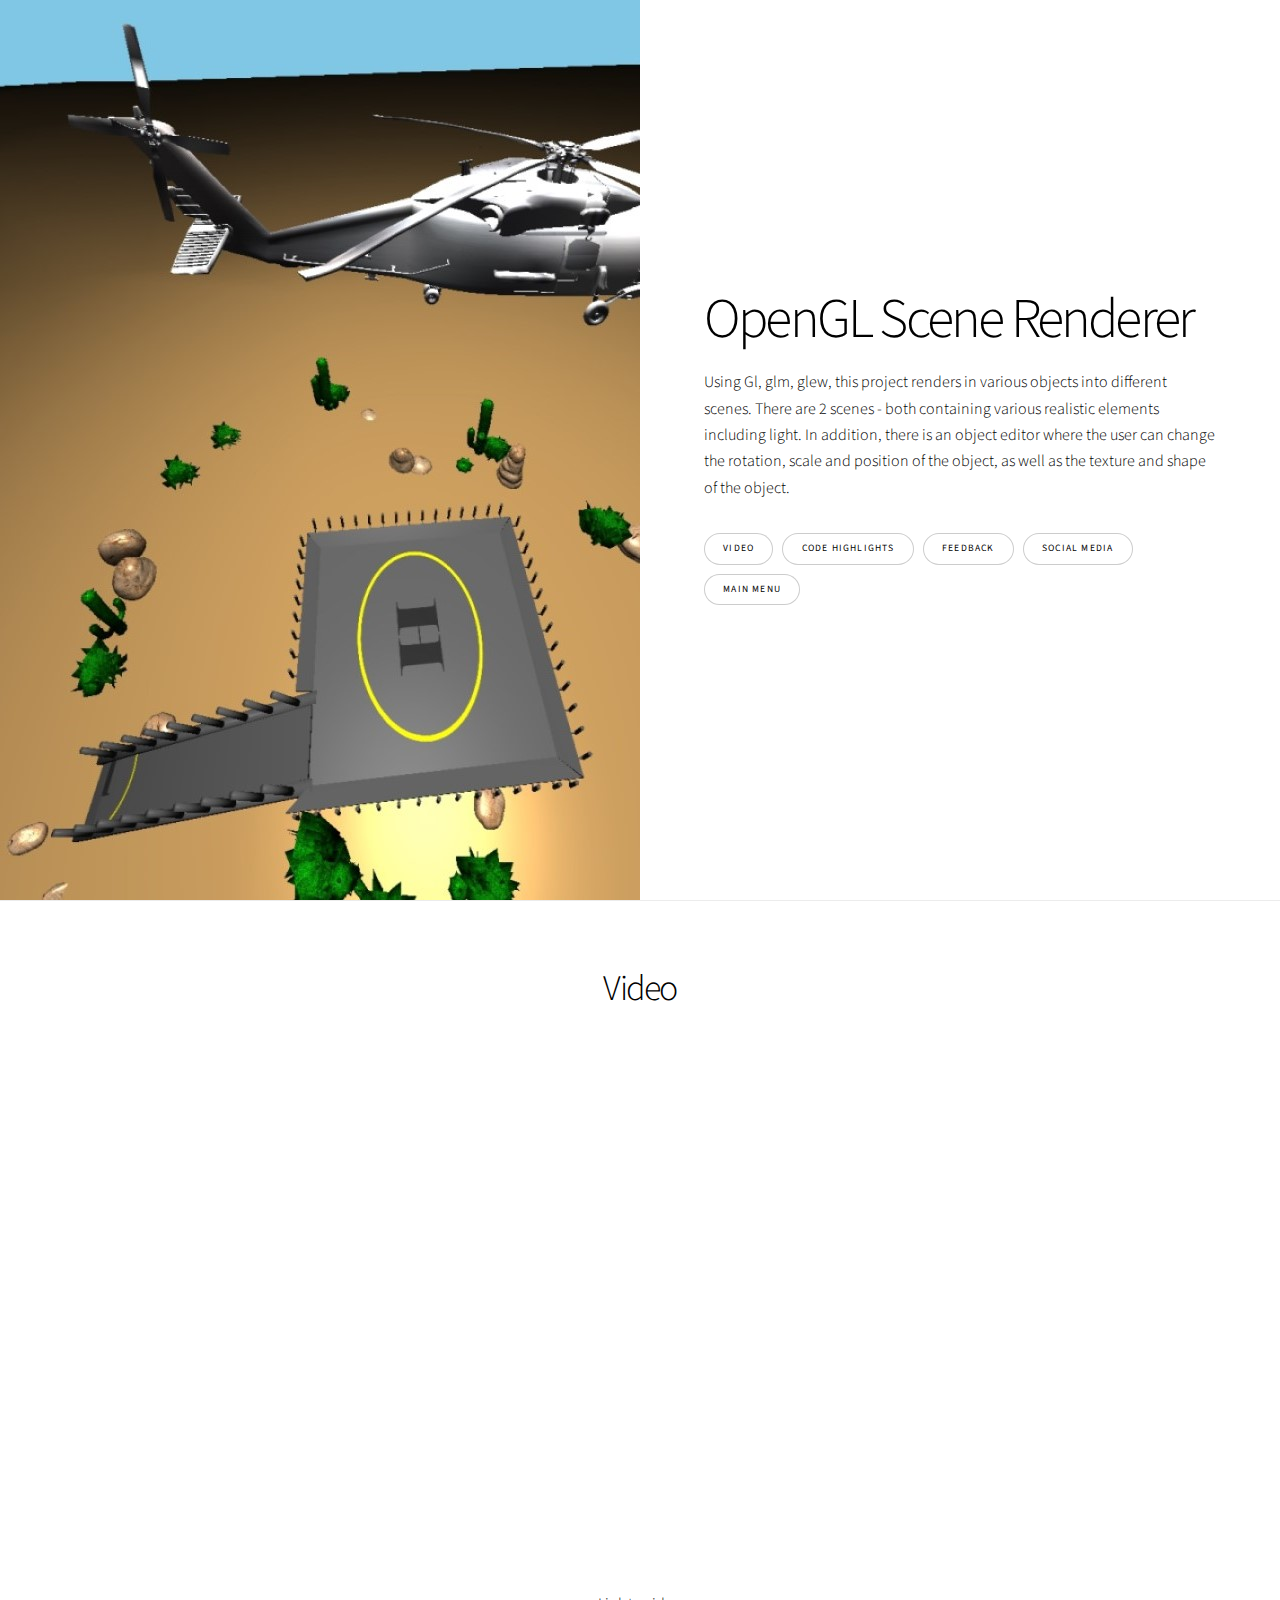
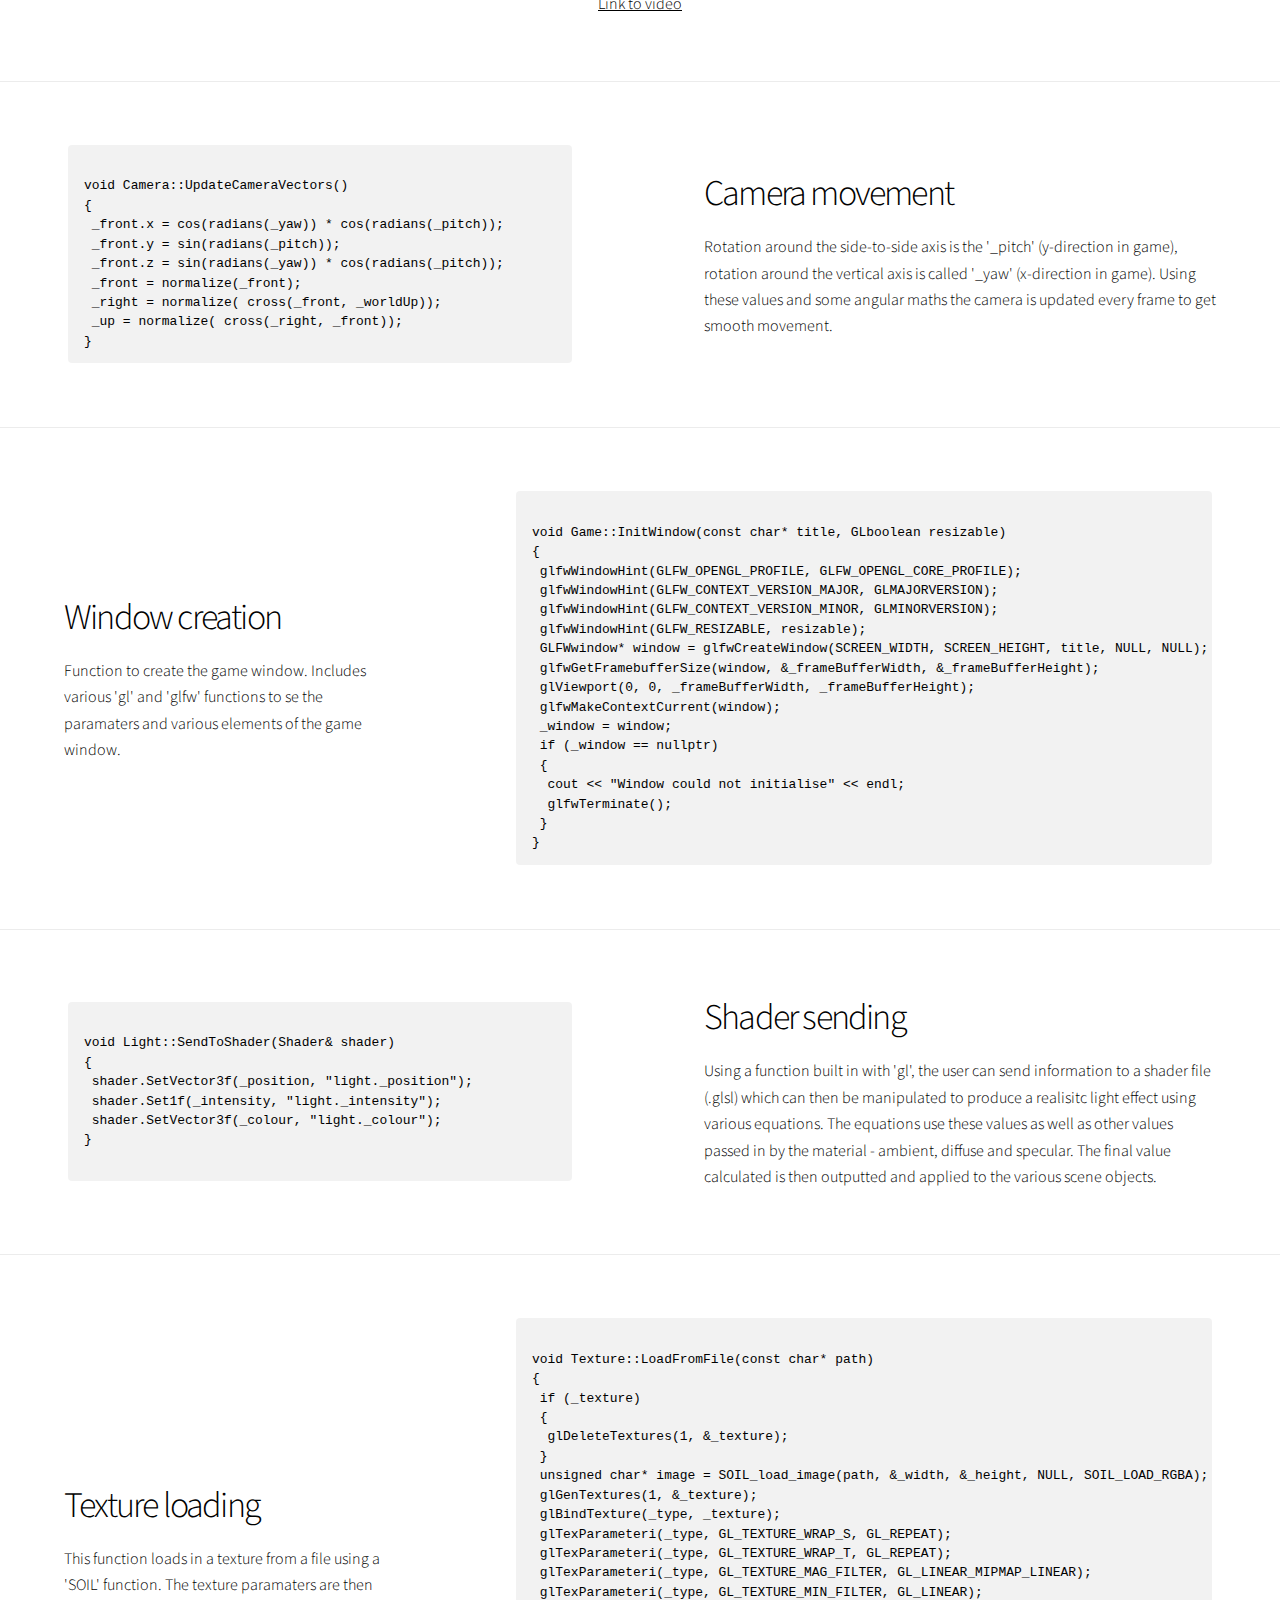
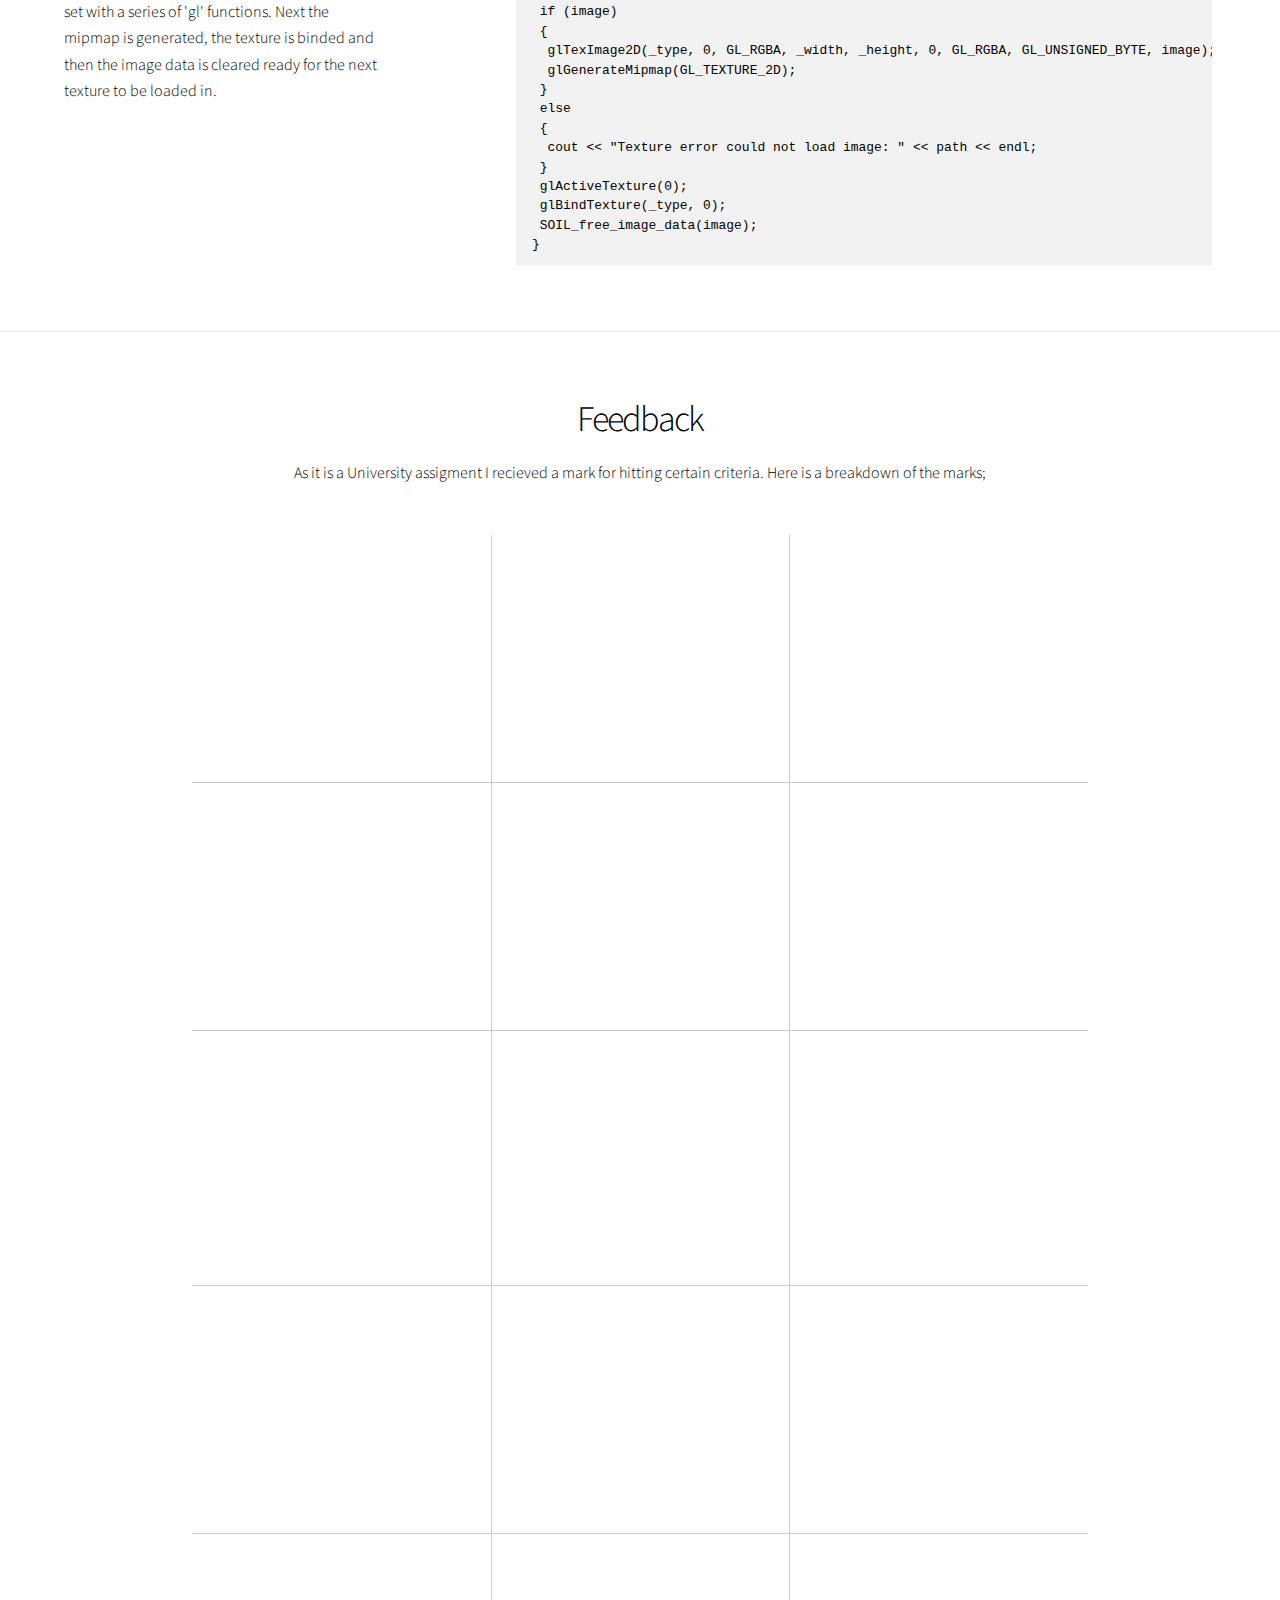
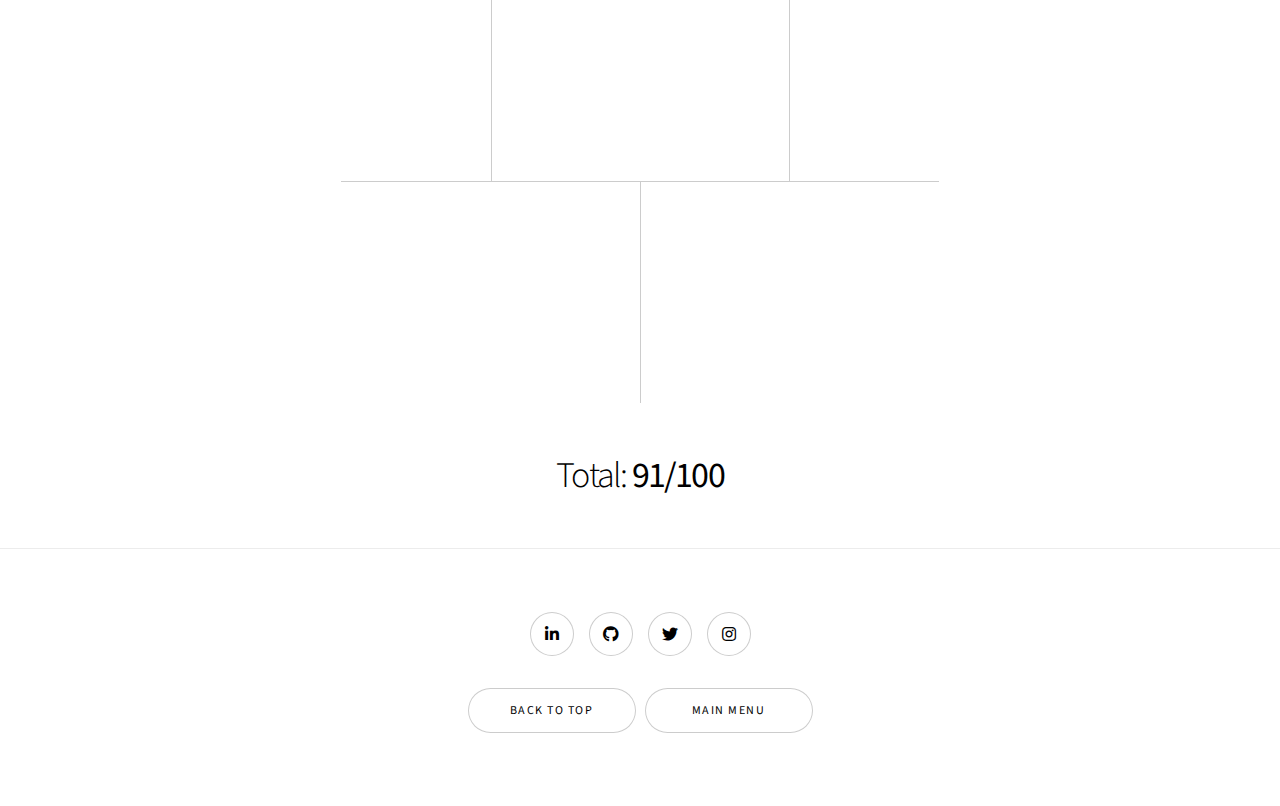
==== commit 9d1aa95c: "Updated YouTube window size" ====
--- a/gl.html
+++ b/gl.html
@@ -35,7 +35,7 @@
 				<section class="wrapper style1 align-center" id="video">
 					<div class="inner large">
 						<h2>Video</h2>
-						<iframe width="1200" height="800" src="https://www.youtube.com/embed/o6BPzaA0U_s" frameborder="0" allow="accelerometer; autoplay; clipboard-write; encrypted-media; gyroscope; picture-in-picture" allowfullscreen></iframe>
+						<iframe width=65% height=500 src="https://www.youtube.com/embed/o6BPzaA0U_s" frameborder="0" allow="accelerometer; autoplay; clipboard-write; encrypted-media; gyroscope; picture-in-picture" allowfullscreen></iframe>
 						<br />
 						<br />
 						<br />
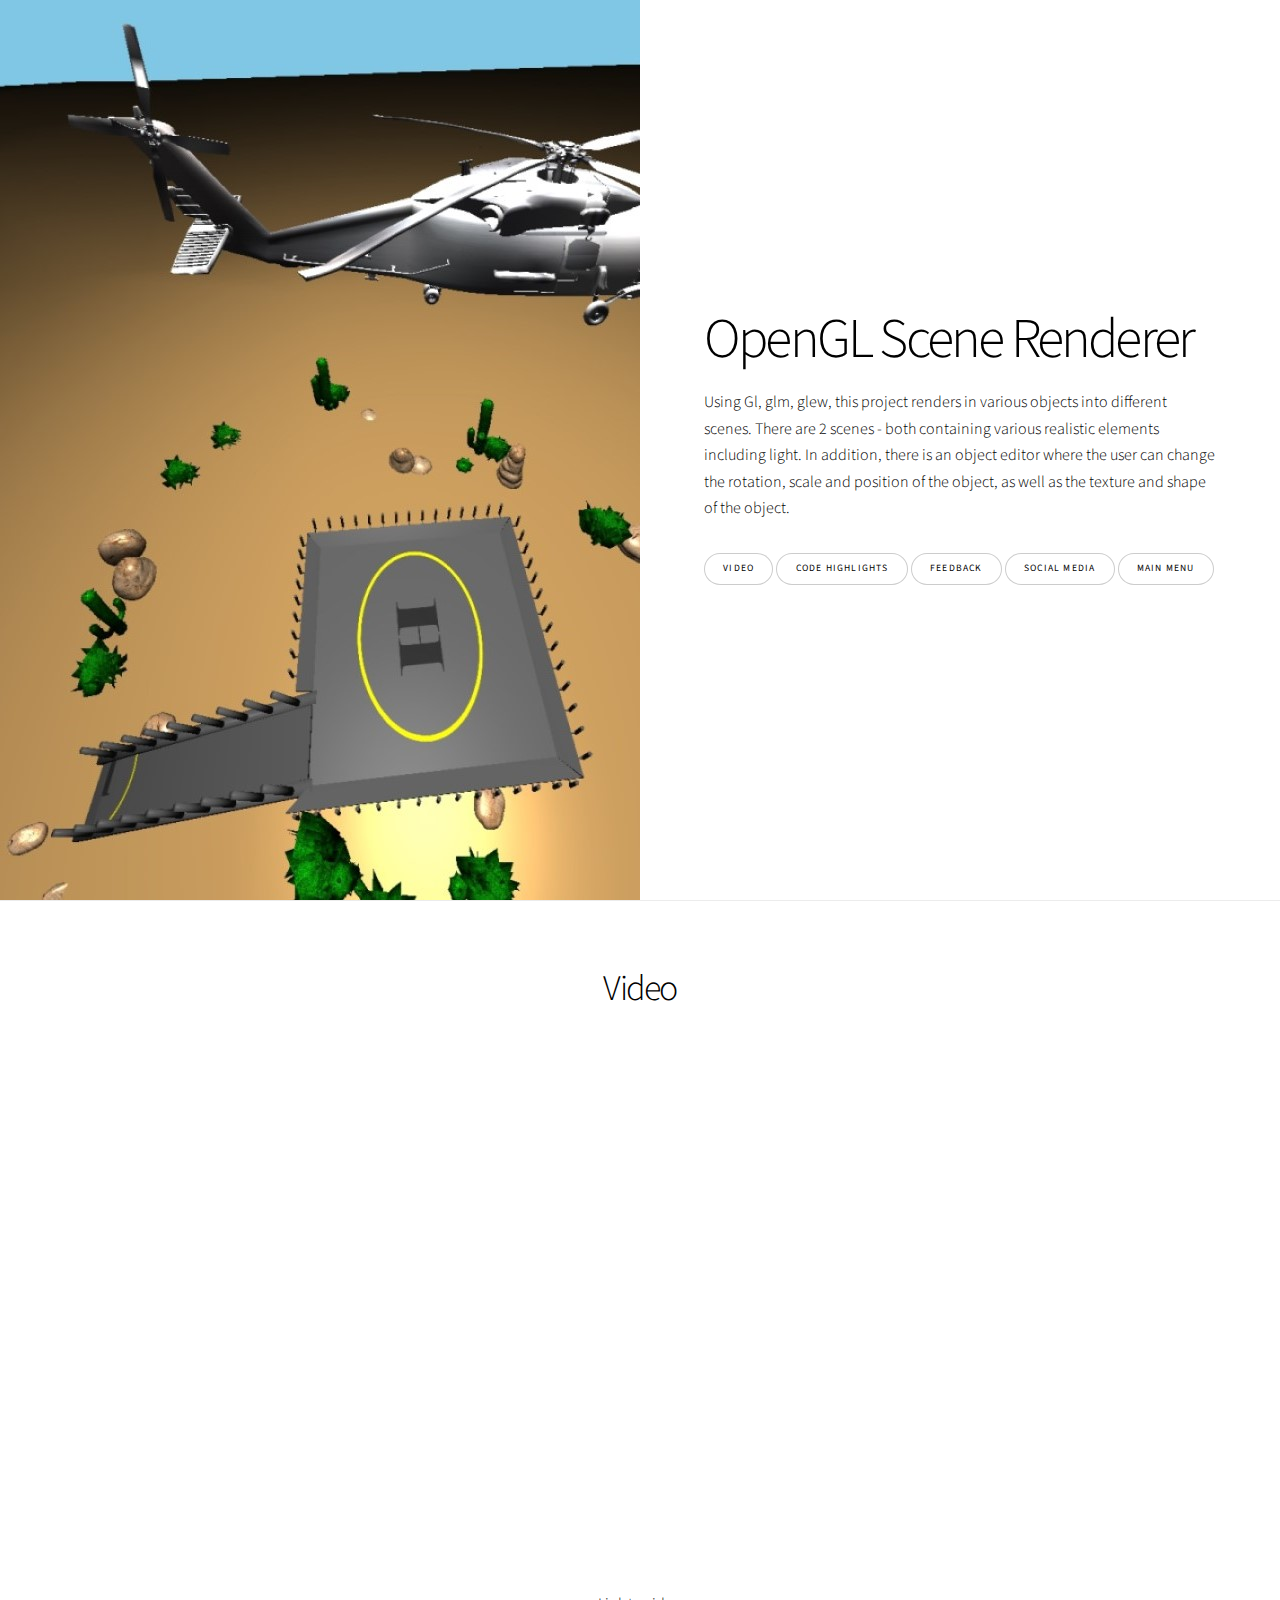
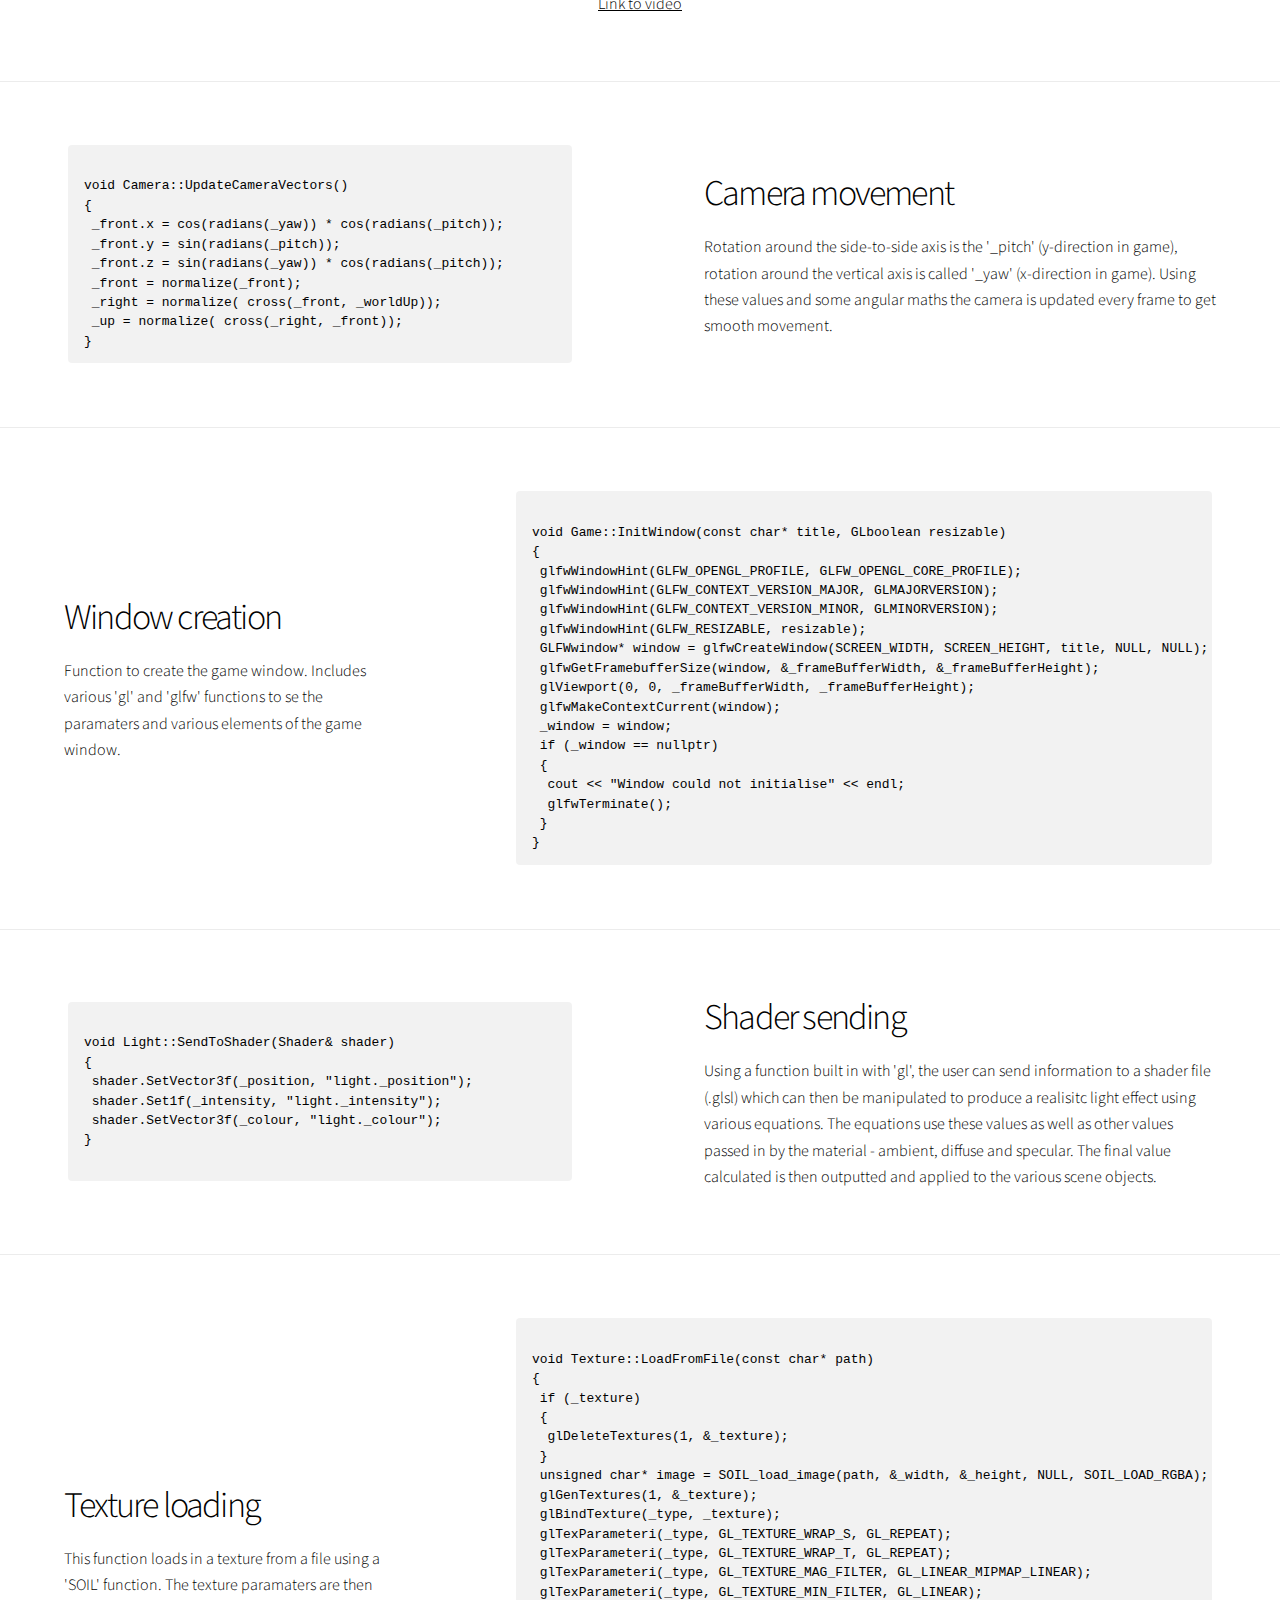
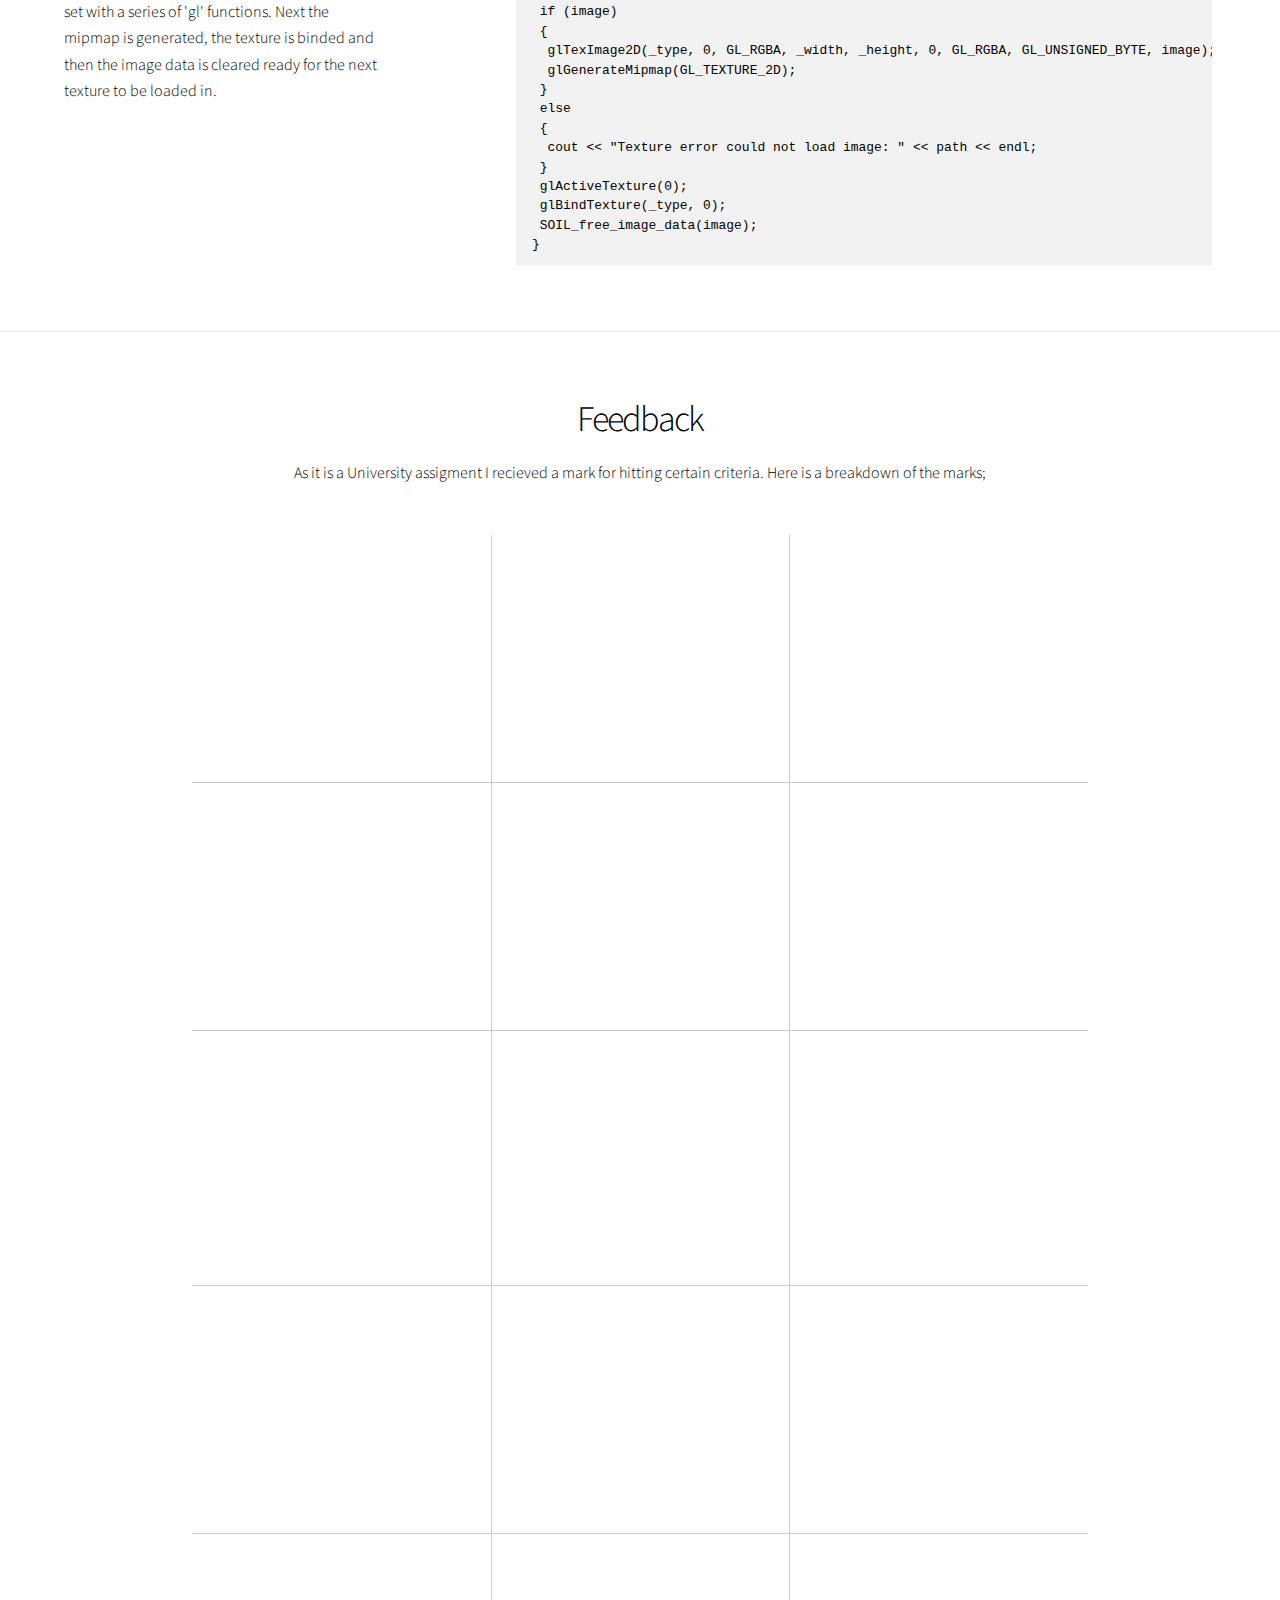
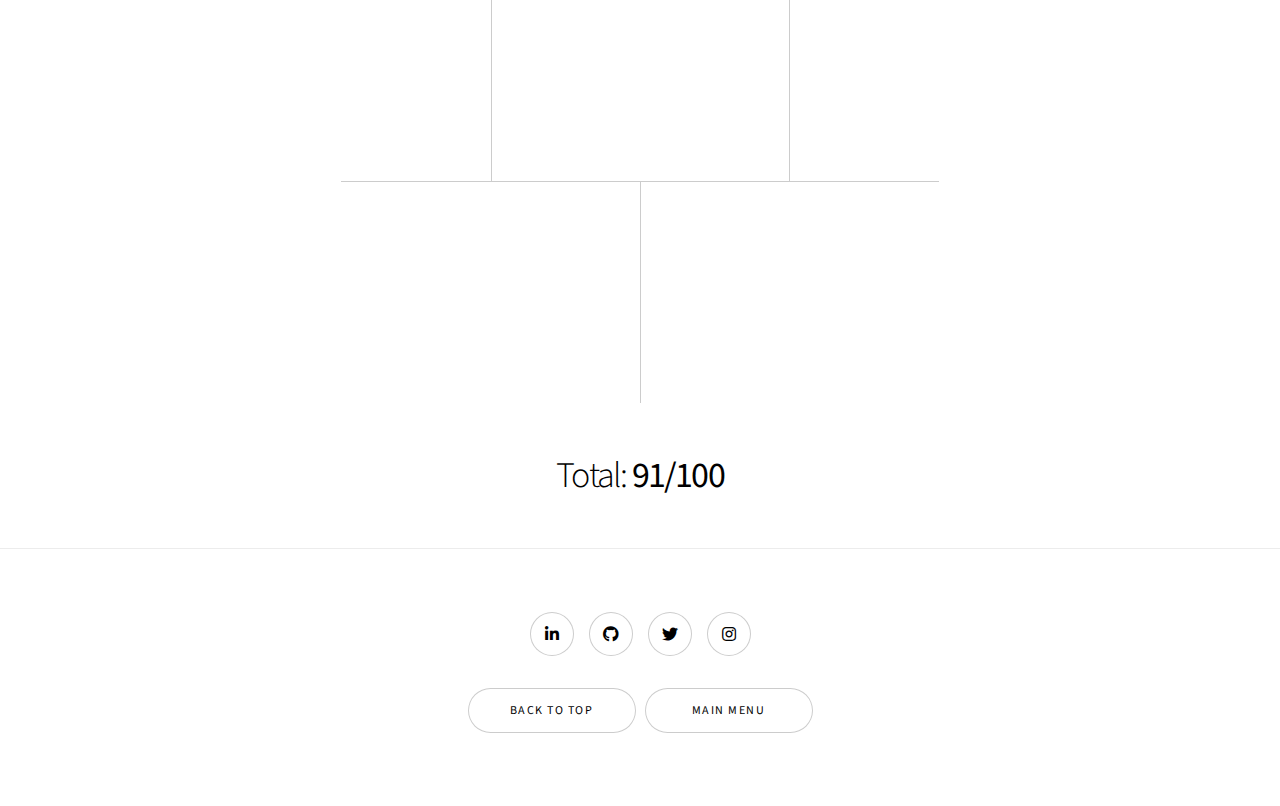
==== commit 0c6787fd: "Update gl.html" ====
--- a/gl.html
+++ b/gl.html
@@ -23,7 +23,7 @@
 							<h1>OpenGL Scene Renderer</h1>
 							<p>Using Gl, glm, glew, this project renders in various objects into different scenes. There are 2 scenes - both containing various realistic elements including light. In addition, there is an object editor where the user can change the rotation, scale and position of the object, as well as the texture and shape of the object.</p>
 							<ul class="actions stacked">
-								<li><a href="#video" class="button small smooth-scroll-middle">Video</a> &nbsp <a href="#code" class="button small smooth-scroll-middle">Code highlights</a> &nbsp <a href="#feed" class="button small smooth-scroll-middle">Feedback</a> &nbsp <a href="#third" class="button small smooth-scroll-middle">Social media</a> &nbsp <a href="index.html" class="button small smooth-scroll-middle">Main menu</a></li>
+								<li><a href="#video" class="button small smooth-scroll-middle">Video</a>&nbsp<a href="#code" class="button small smooth-scroll-middle">Code highlights</a>&nbsp<a href="#feed" class="button small smooth-scroll-middle">Feedback</a>&nbsp<a href="#third" class="button small smooth-scroll-middle">Social media</a>&nbsp<a href="index.html" class="button small smooth-scroll-middle">Main menu</a></li>
 							</ul>
 						</div>
 						<div class="image">
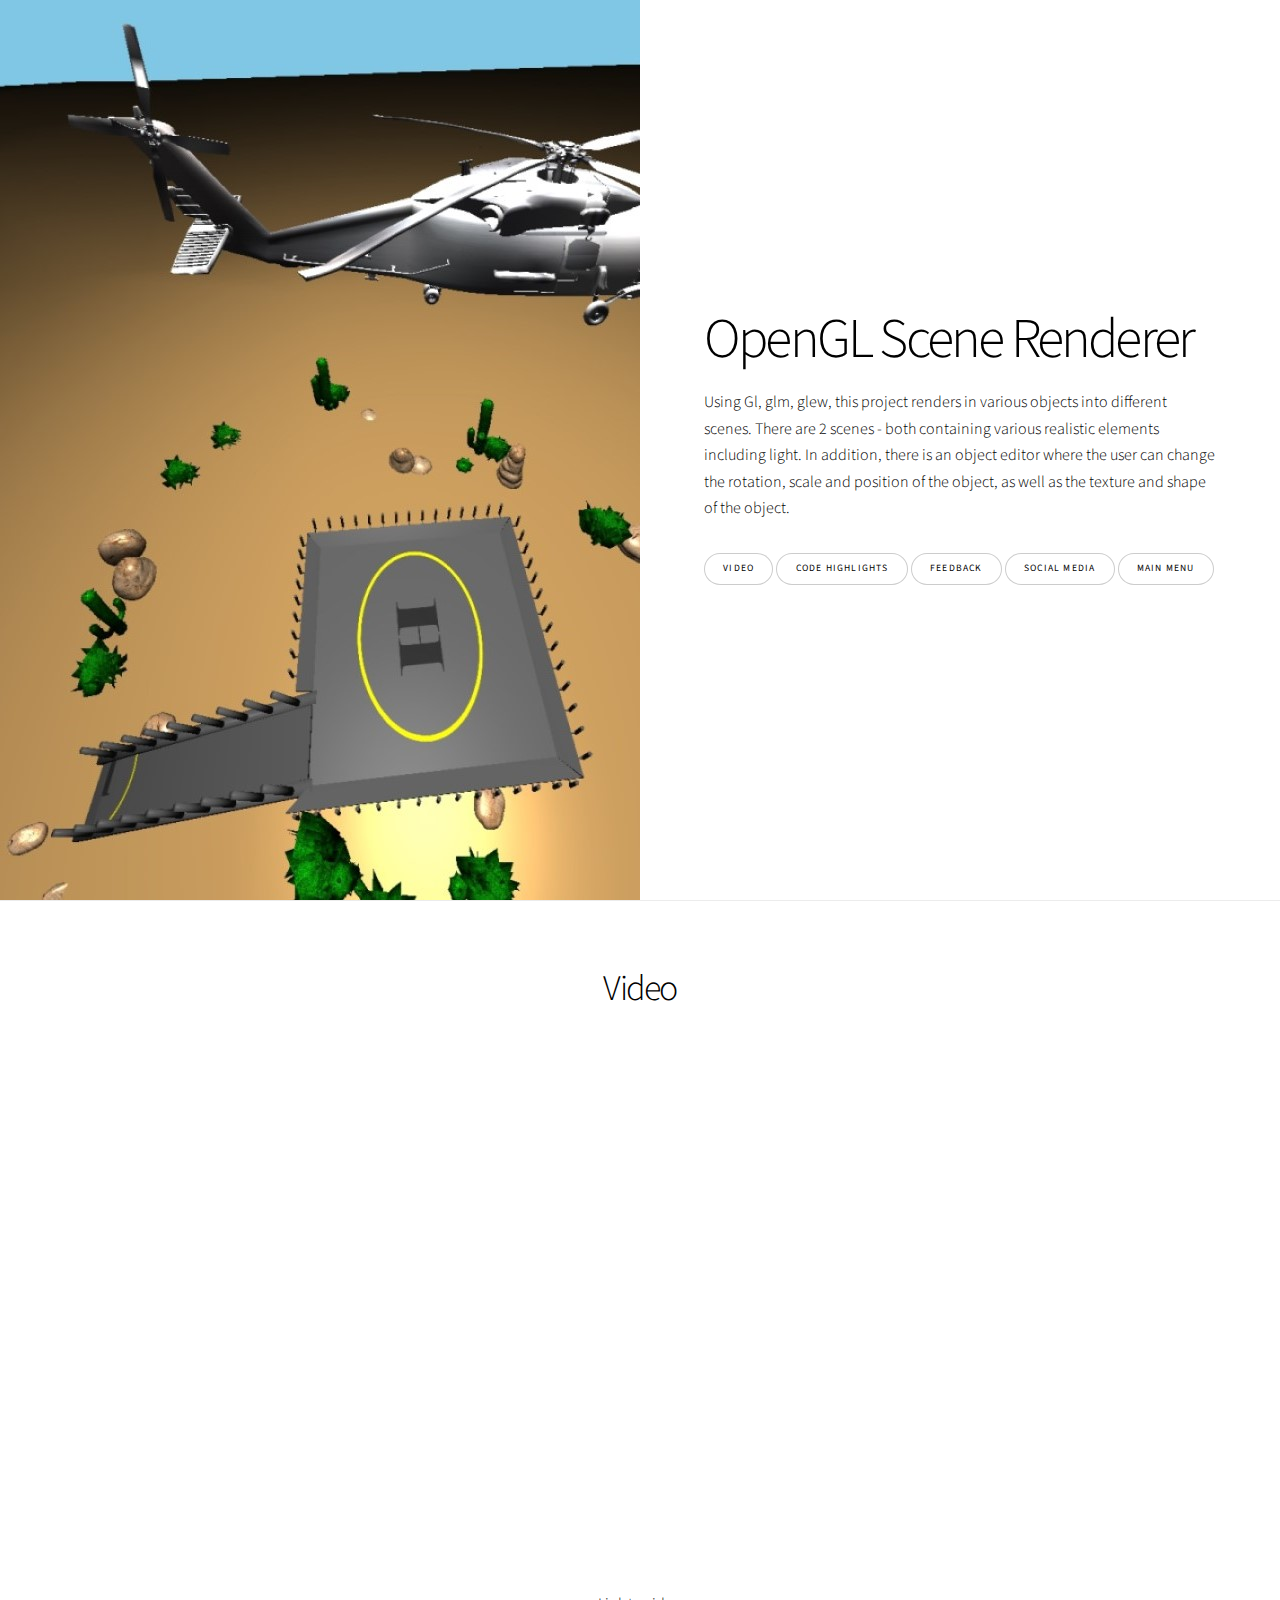
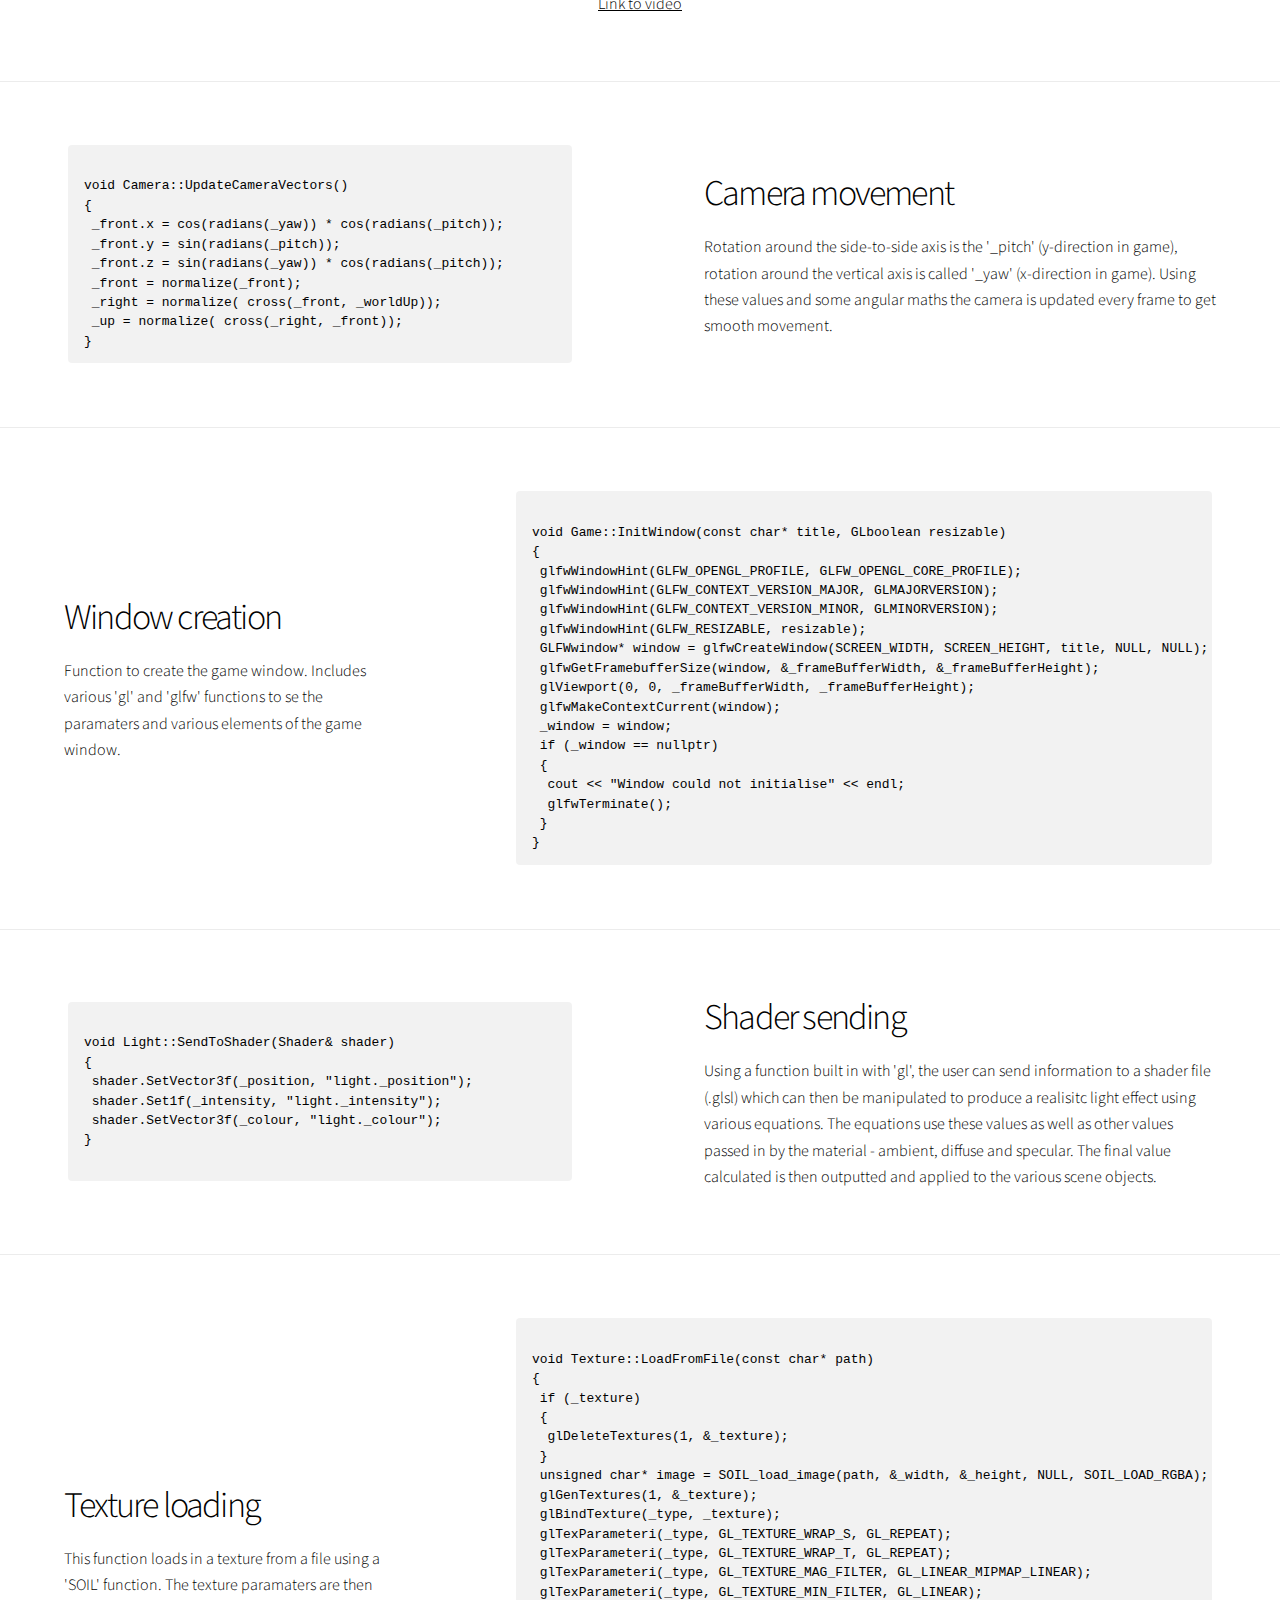
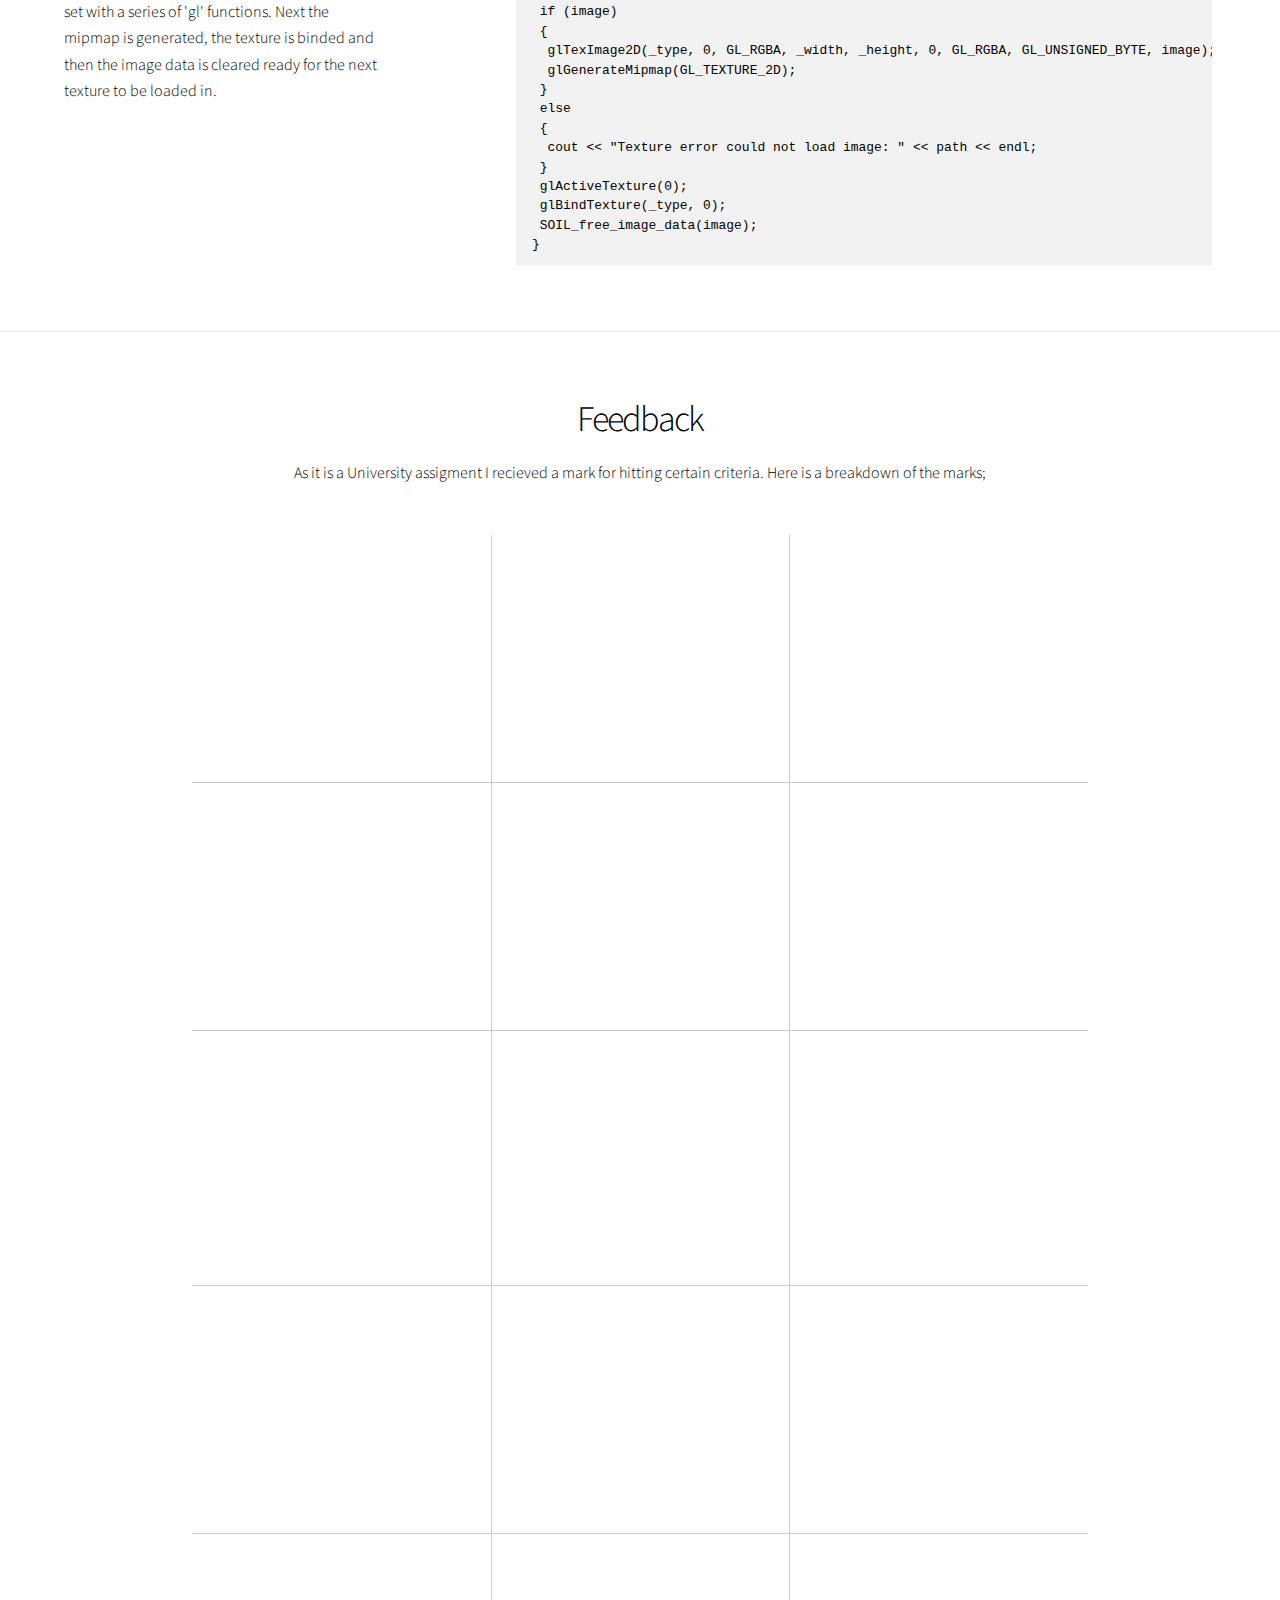
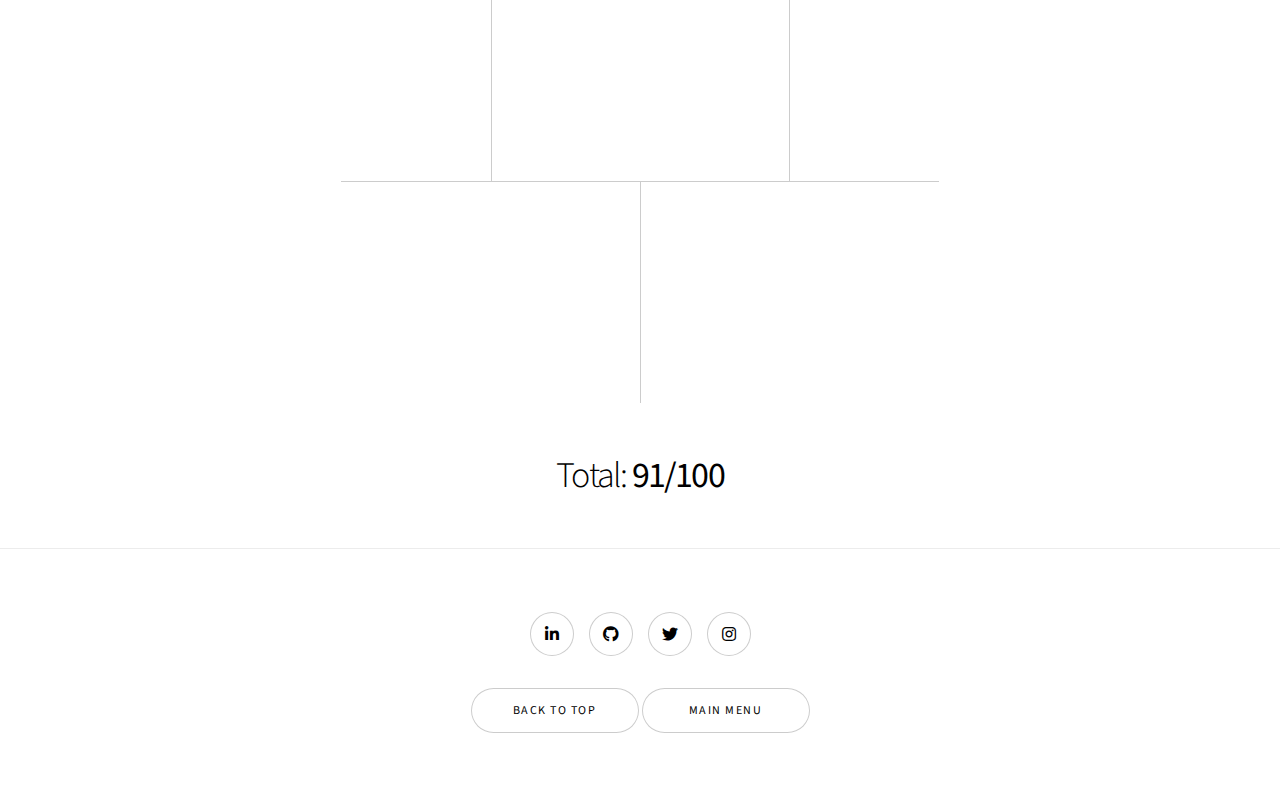
==== commit ff05dd1b: "Update gl.html" ====
--- a/gl.html
+++ b/gl.html
@@ -259,7 +259,7 @@
 								<li><a href="https://www.instagram.com/lewis_heath/" target="_blank" class="icon brands style2 fa-instagram"><span class="label">Instagram</span></a></li>
 							</ul>
 							<ul class="actions stacked">
-								<li><a href="#pic" class="button big wide smooth-scroll-middle">Back to top</a> &nbsp <a href="index.html" class="button big wide smooth-scroll-middle">Main menu</a></li>
+								<li><a href="#pic" class="button big wide smooth-scroll-middle">Back to top</a>&nbsp<a href="index.html" class="button big wide smooth-scroll-middle">Main menu</a></li>
 							</ul>
 						</div>
 					</footer>
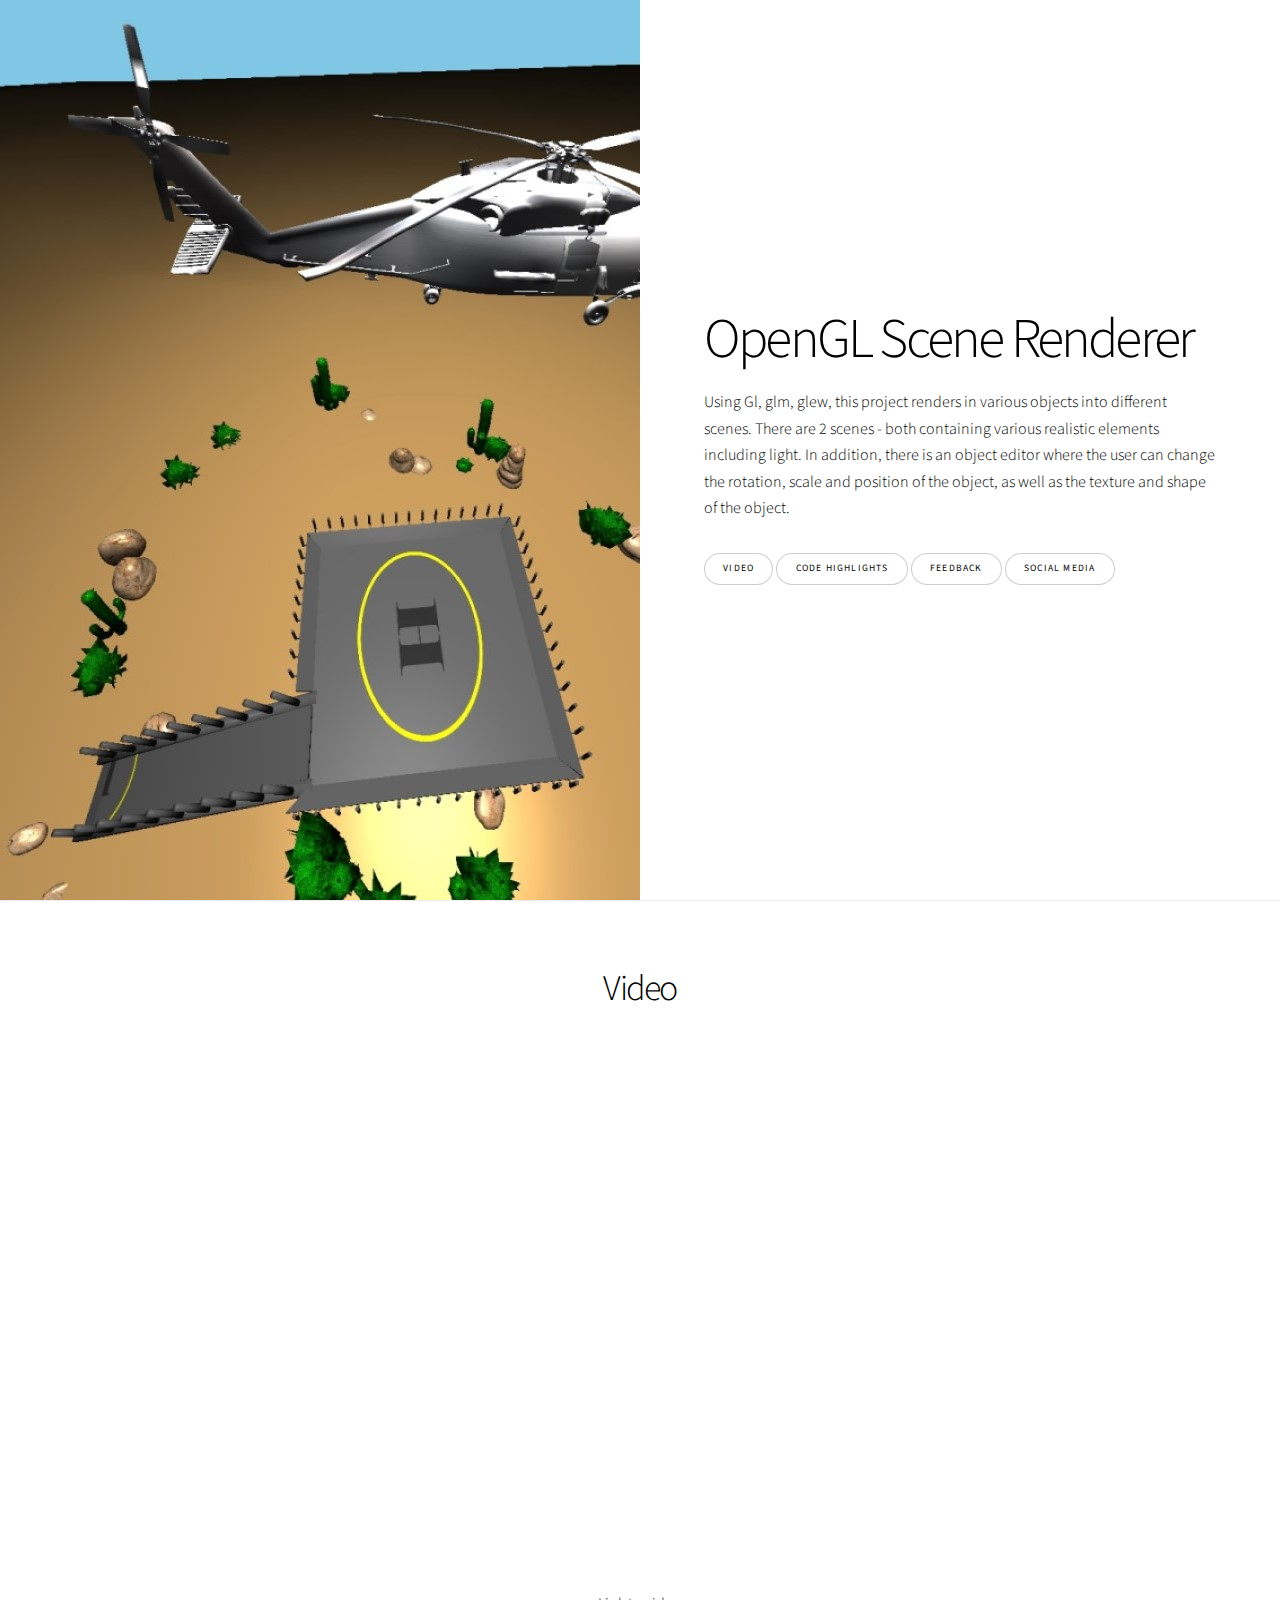
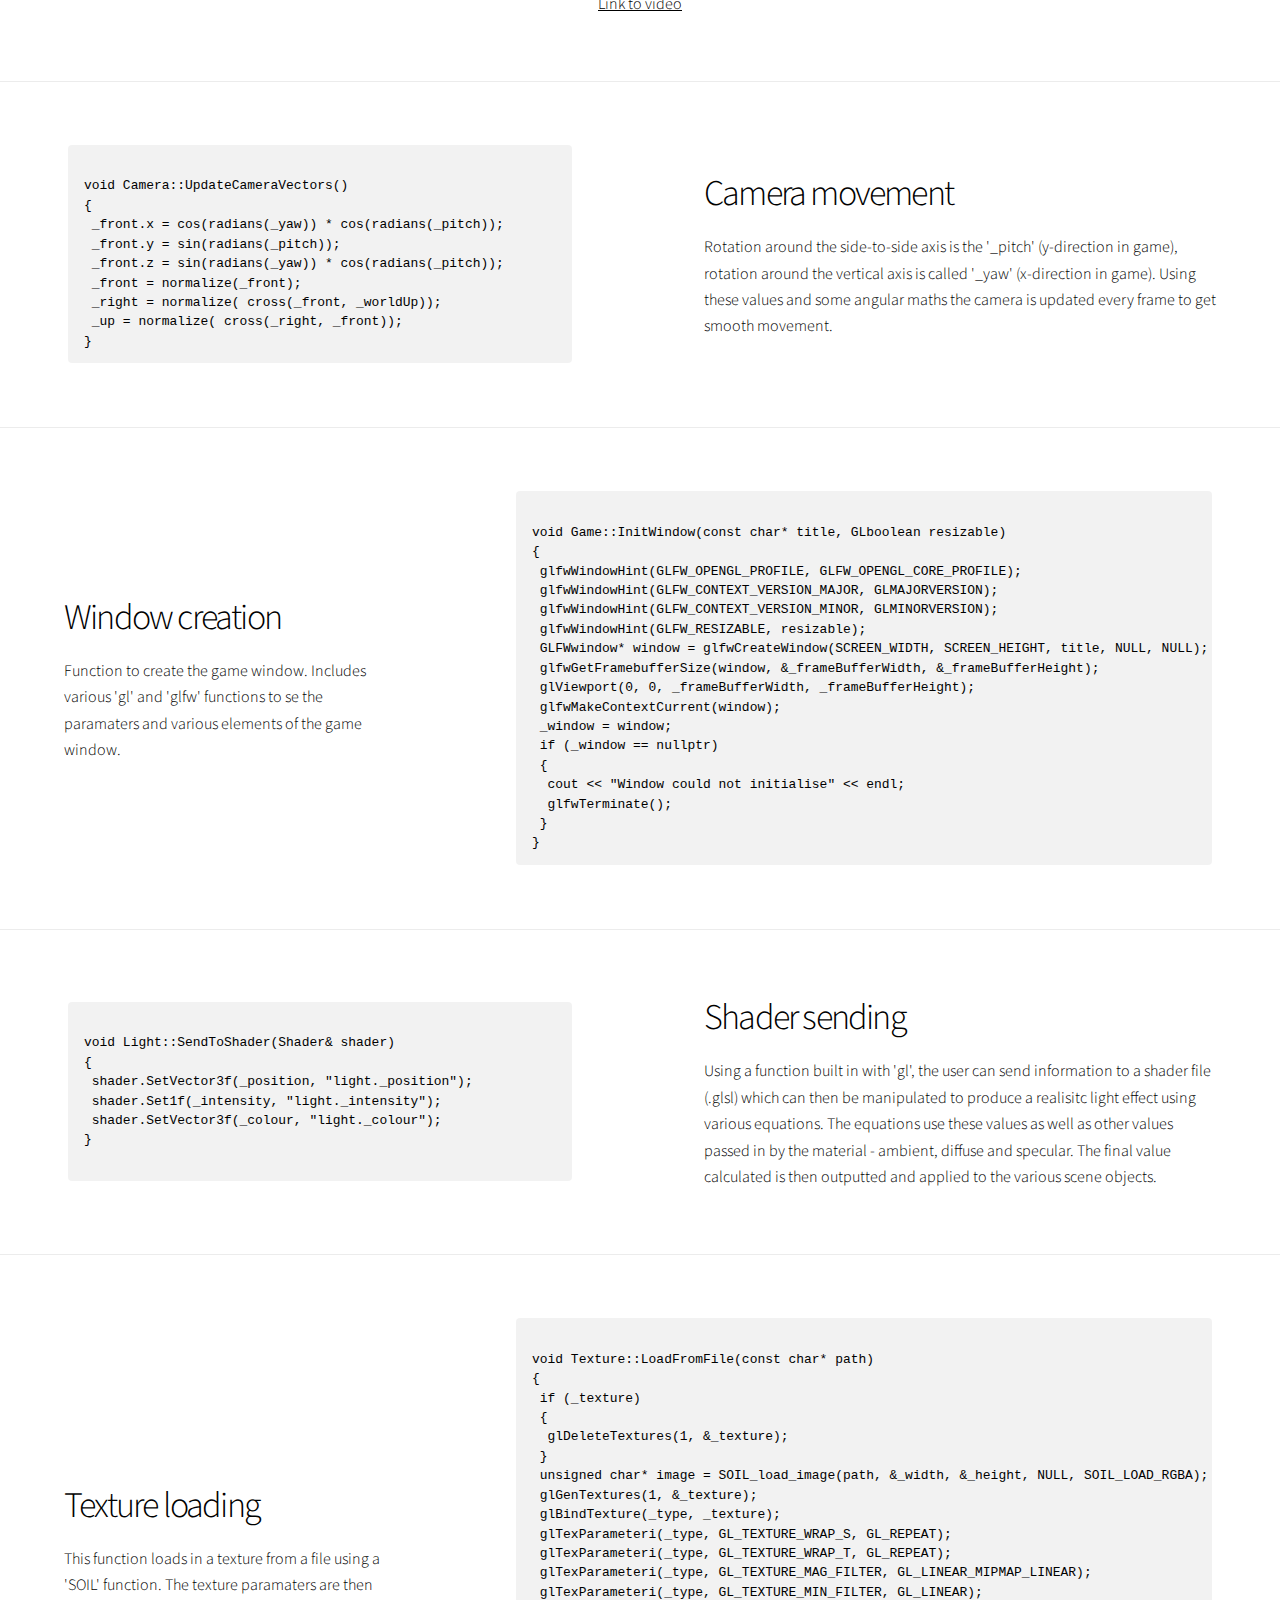
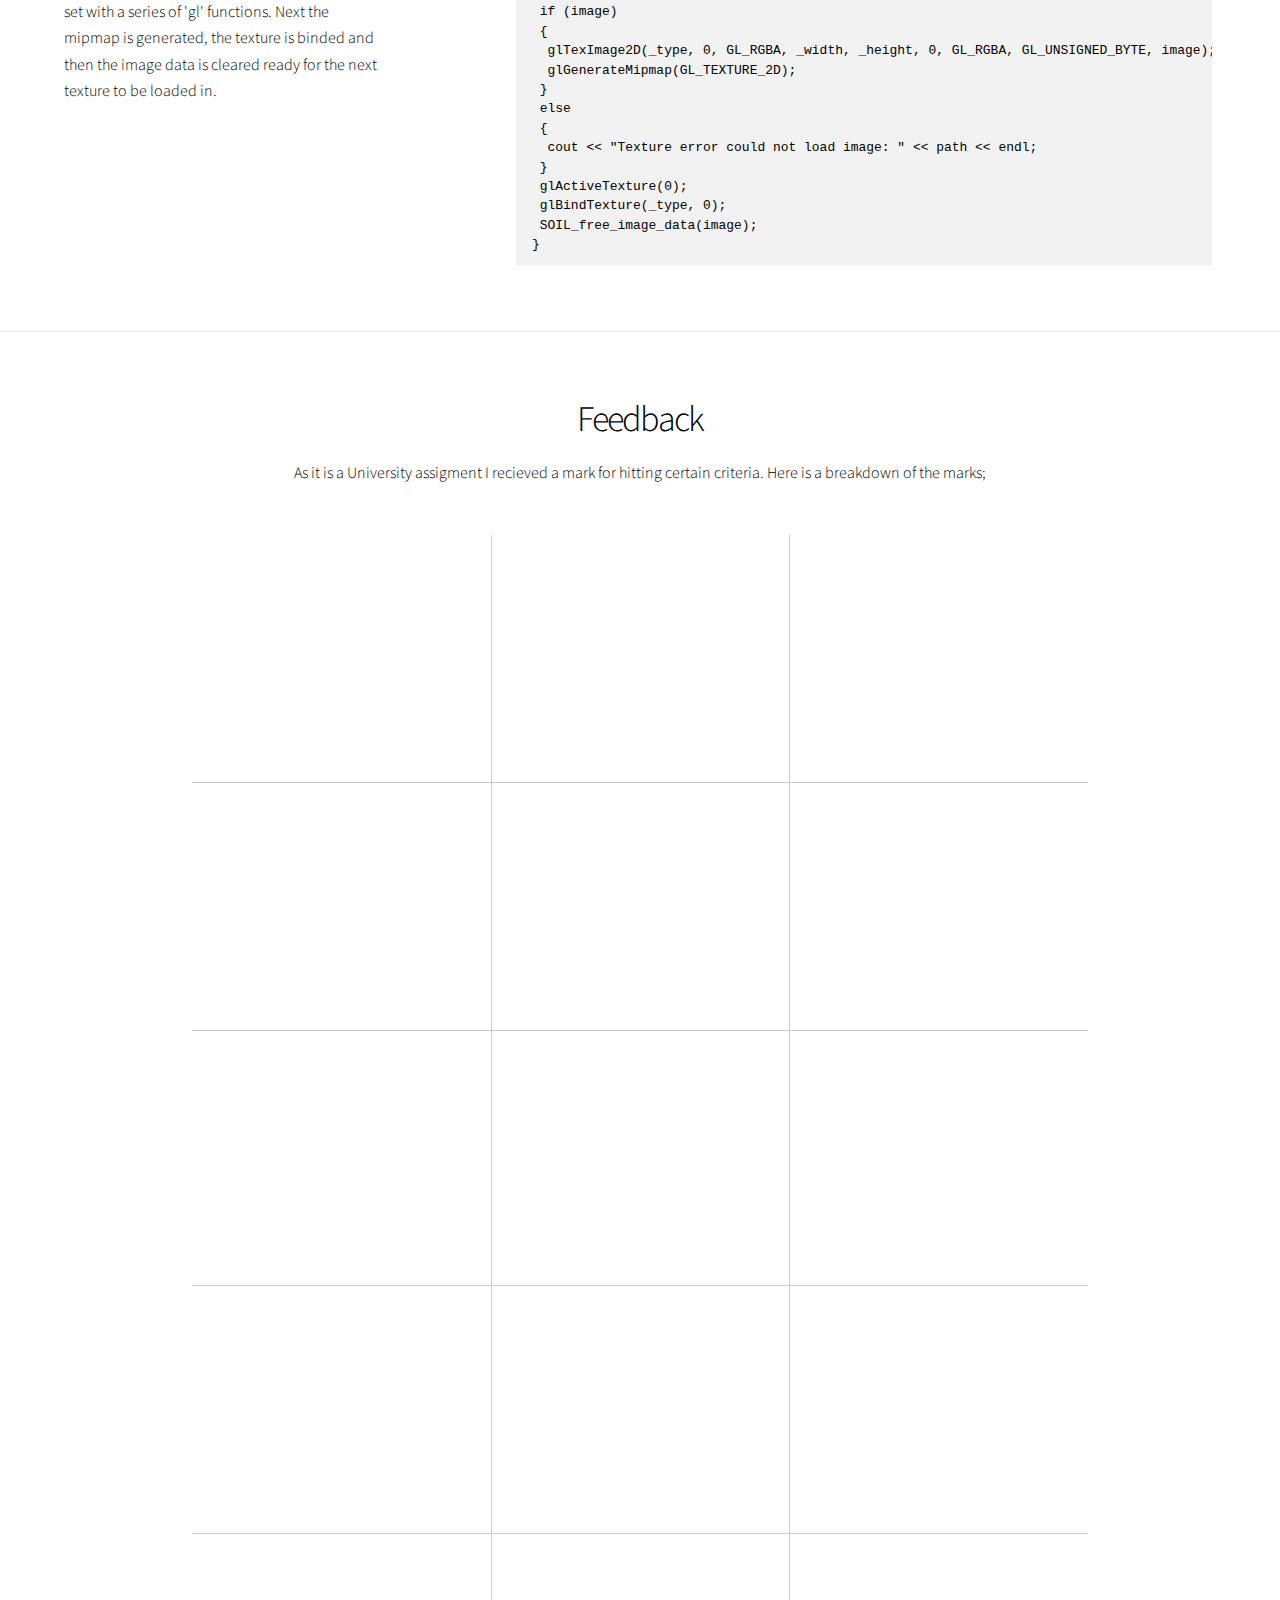
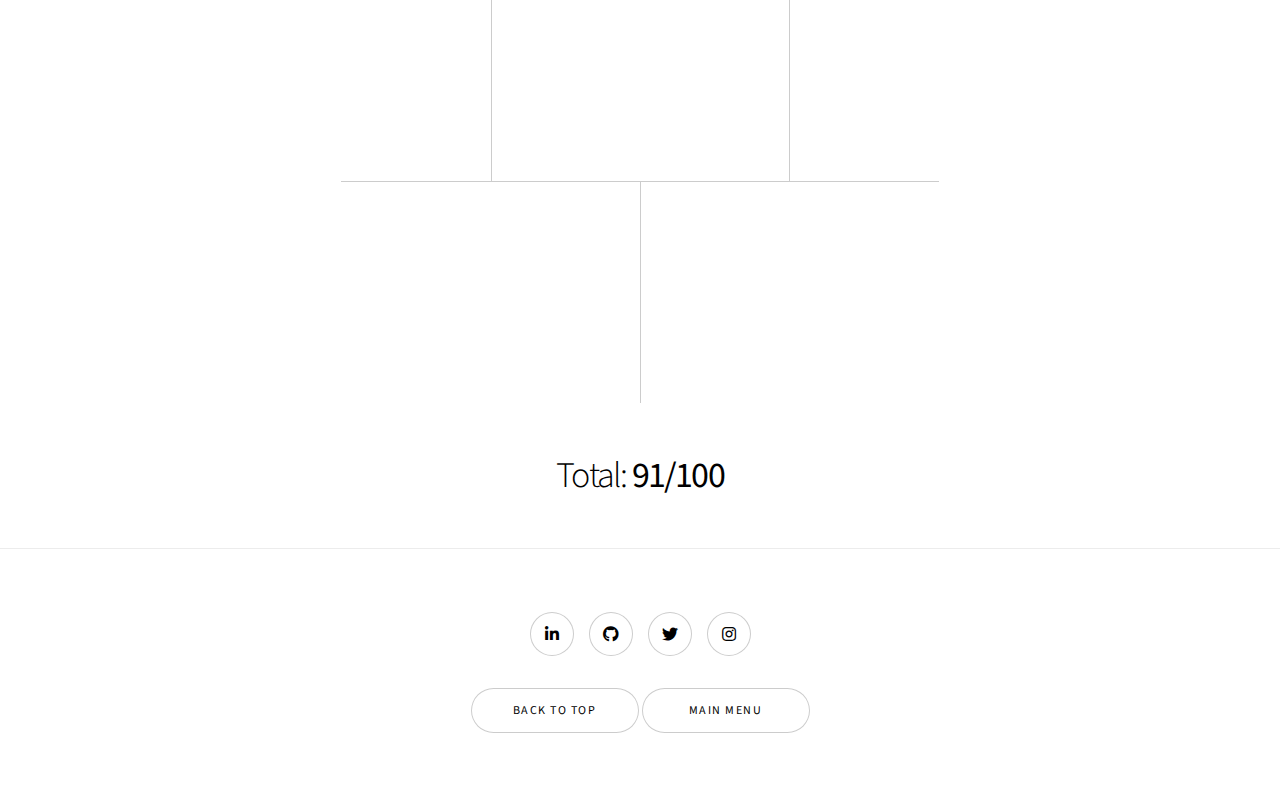
==== commit b7e93a27: "Update gl.html" ====
--- a/gl.html
+++ b/gl.html
@@ -23,7 +23,7 @@
 							<h1>OpenGL Scene Renderer</h1>
 							<p>Using Gl, glm, glew, this project renders in various objects into different scenes. There are 2 scenes - both containing various realistic elements including light. In addition, there is an object editor where the user can change the rotation, scale and position of the object, as well as the texture and shape of the object.</p>
 							<ul class="actions stacked">
-								<li><a href="#video" class="button small smooth-scroll-middle">Video</a>&nbsp<a href="#code" class="button small smooth-scroll-middle">Code highlights</a>&nbsp<a href="#feed" class="button small smooth-scroll-middle">Feedback</a>&nbsp<a href="#third" class="button small smooth-scroll-middle">Social media</a>&nbsp<a href="index.html" class="button small smooth-scroll-middle">Main menu</a></li>
+								<li><a href="#video" class="button small smooth-scroll-middle">Video</a>&nbsp<a href="#code" class="button small smooth-scroll-middle">Code highlights</a>&nbsp<a href="#feed" class="button small smooth-scroll-middle">Feedback</a>&nbsp<a href="#third" class="button small smooth-scroll-middle">Social media</a></li>
 							</ul>
 						</div>
 						<div class="image">
